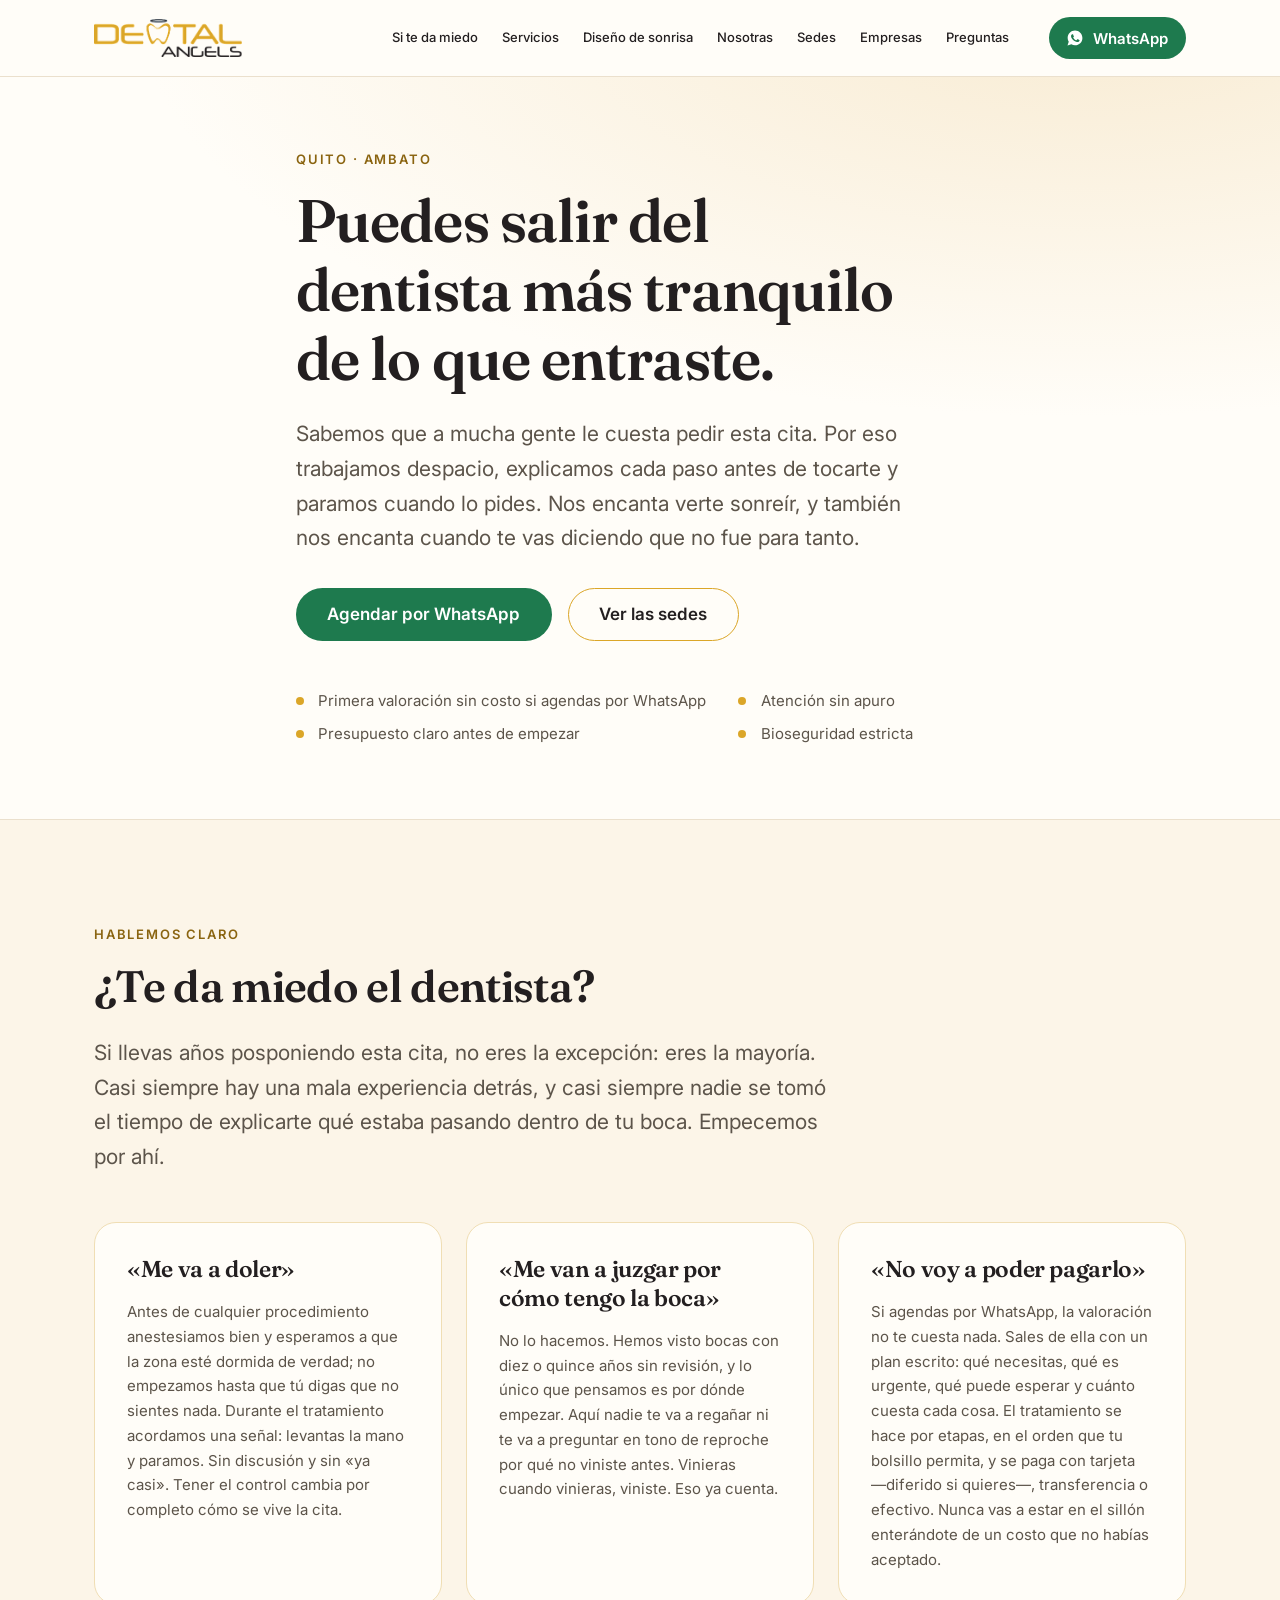
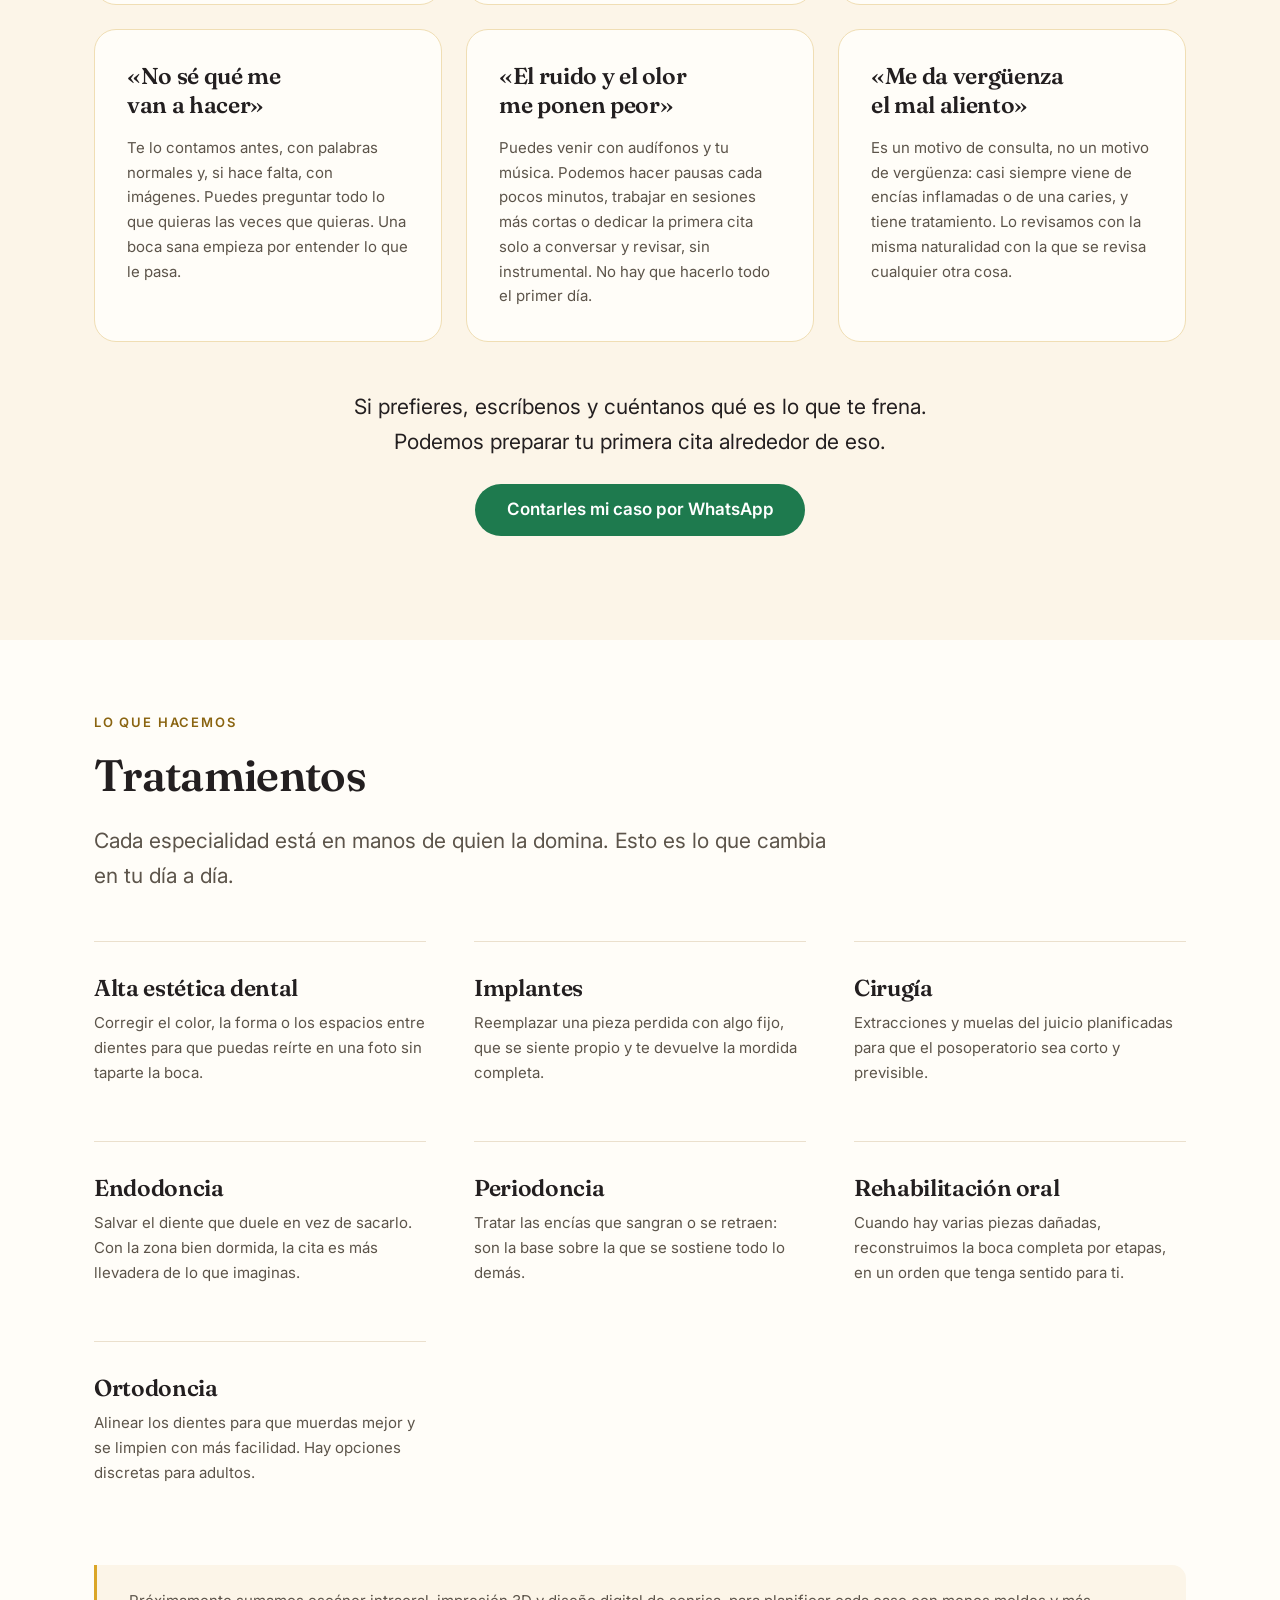
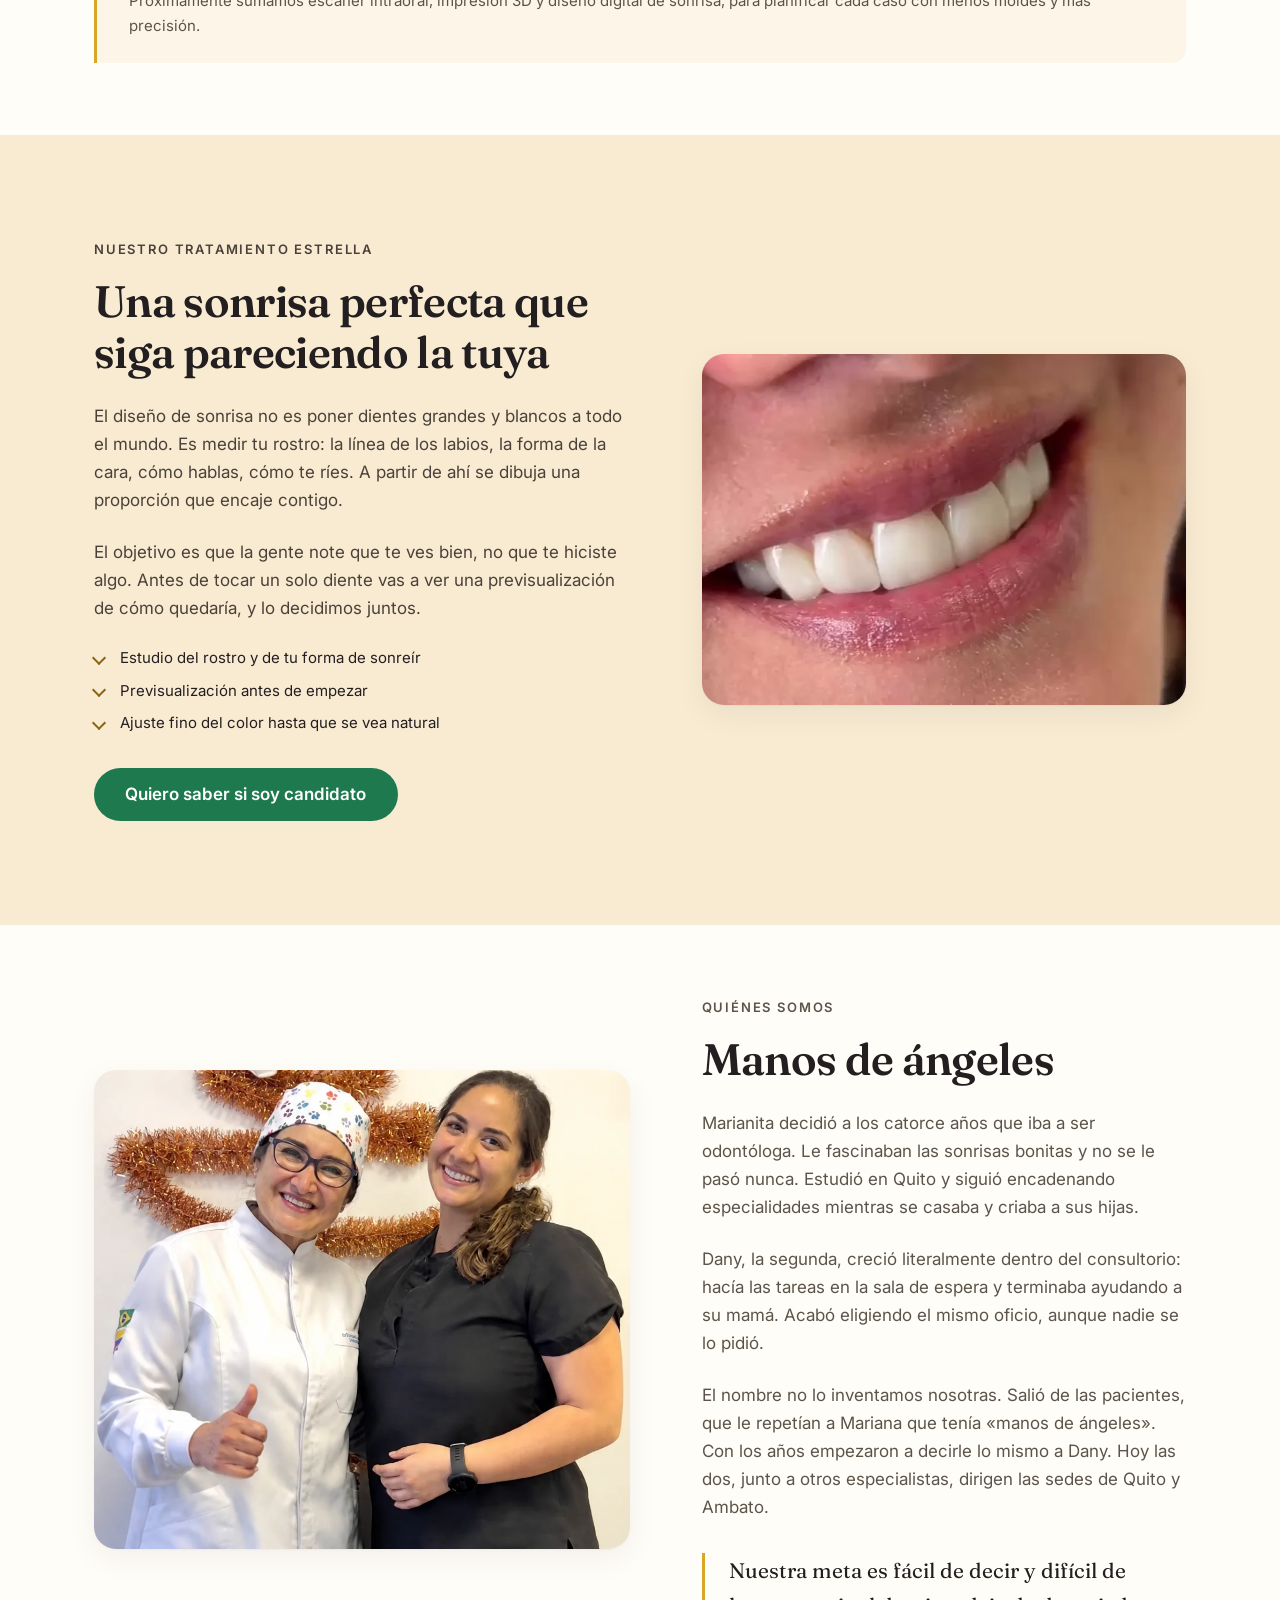
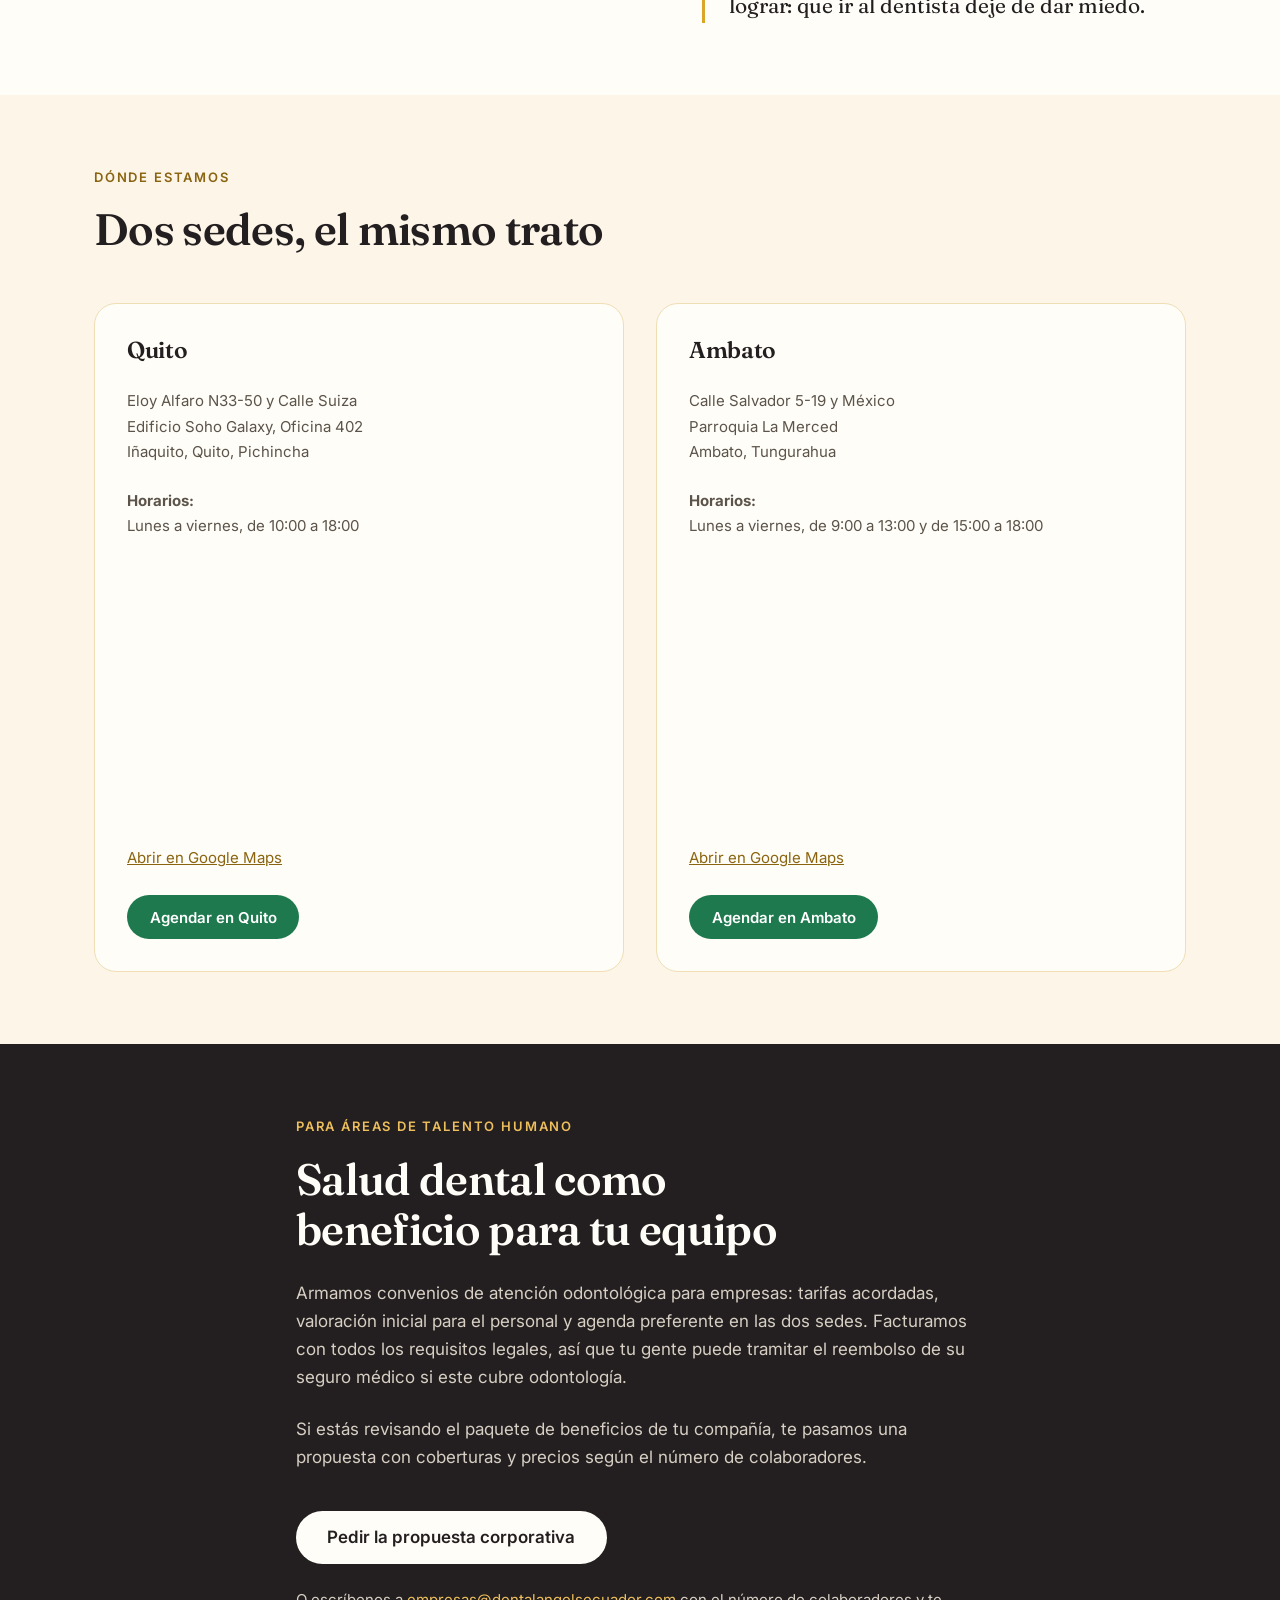
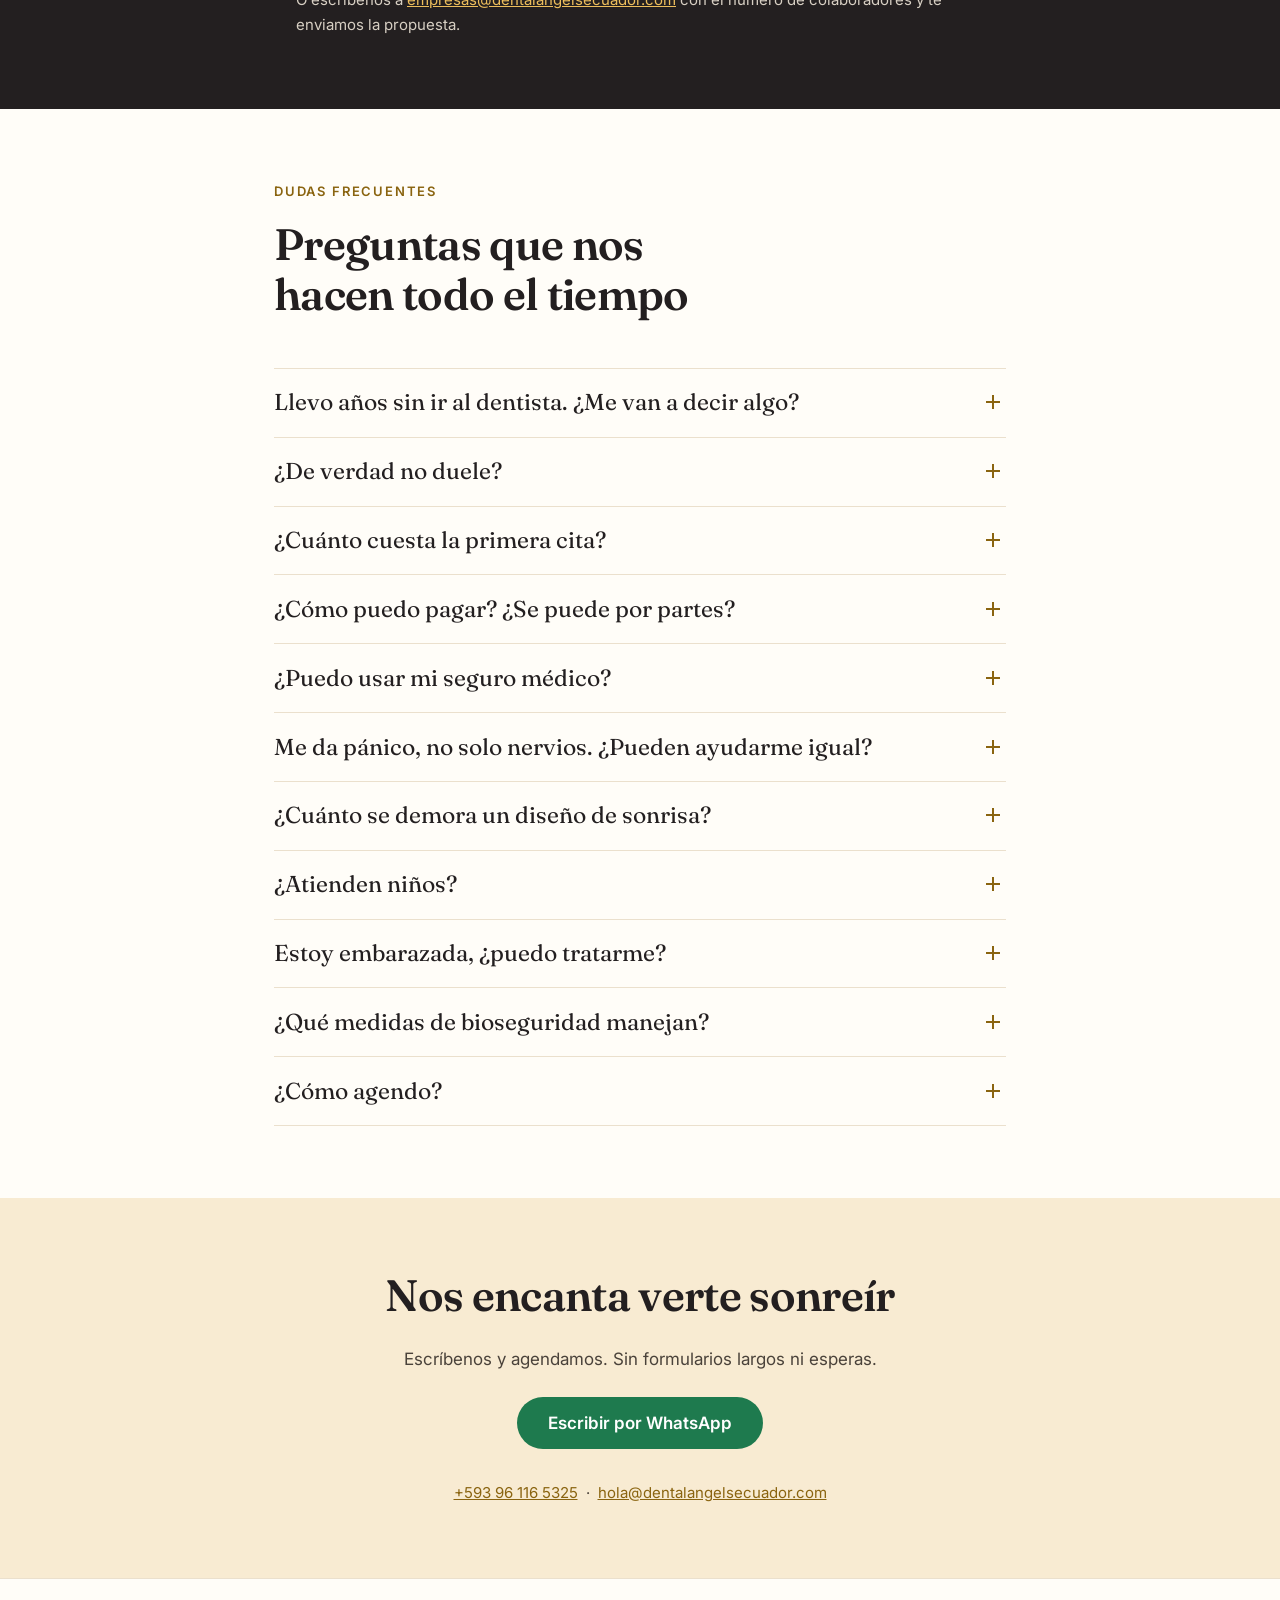
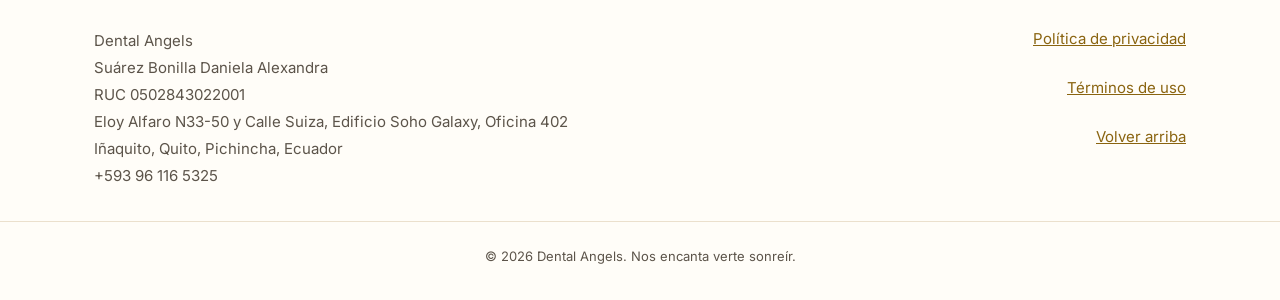
==== index.html @ b3d1cede "Sitio web de Dental Angels Sitio estático (HTML + CSS a mano, JS mínimo) para dentalangelsecuador.co" ====
<!doctype html>
<html lang="es-EC">
<head>
<meta charset="utf-8">
<meta name="viewport" content="width=device-width, initial-scale=1">
<title>Dental Angels | Dentista en Quito y Ambato sin miedo ni dolor</title>
<meta name="description" content="Consultorio odontológico en Quito y Ambato. Atención delicada para personas a las que les da miedo el dentista. Diseño de sonrisa, implantes, ortodoncia y más. Agenda por WhatsApp.">
<link rel="canonical" href="https://dentalangelsecuador.com/">
<meta name="theme-color" content="#FFFDF8">
<link rel="icon" href="assets/favicon.png" type="image/png" sizes="256x256">
<link rel="apple-touch-icon" href="assets/apple-touch-icon.png">

<!-- Open Graph / Twitter -->
<meta property="og:type" content="website">
<meta property="og:locale" content="es_EC">
<meta property="og:site_name" content="Dental Angels">
<meta property="og:url" content="https://dentalangelsecuador.com/">
<meta property="og:title" content="Dental Angels | Dentista en Quito y Ambato sin miedo ni dolor">
<meta property="og:description" content="Atención odontológica delicada en Quito y Ambato. Si te da miedo el dentista, este es tu sitio. Agenda por WhatsApp.">
<!-- TODO: subir imagen social 1200x630 y apuntar aquí (assets/og-dental-angels.jpg) -->
<meta property="og:image" content="https://dentalangelsecuador.com/assets/og-dental-angels.jpg">
<meta property="og:image:alt" content="Consultorio Dental Angels">
<meta name="twitter:card" content="summary_large_image">
<meta name="twitter:title" content="Dental Angels | Dentista en Quito y Ambato sin miedo ni dolor">
<meta name="twitter:description" content="Atención odontológica delicada en Quito y Ambato. Si te da miedo el dentista, este es tu sitio.">
<meta name="twitter:image" content="https://dentalangelsecuador.com/assets/og-dental-angels.jpg">

<link rel="preconnect" href="https://fonts.googleapis.com">
<link rel="preconnect" href="https://fonts.gstatic.com" crossorigin>
<link rel="stylesheet" href="https://fonts.googleapis.com/css2?family=Fraunces:opsz,wght@9..144,400;9..144,600&family=Inter:wght@400;500;600&display=swap">
<link rel="stylesheet" href="styles.css">
</head>
<body>

<a class="skip-link" href="#contenido">Saltar al contenido</a>

<!-- ============================================================
     HEADER
     ============================================================ -->
<header class="site-header" id="top">
  <div class="wrap header-inner">
    <a class="brand" href="index.html" aria-label="Dental Angels, inicio">
      <img src="assets/logo.png" alt="Dental Angels" width="343" height="88" class="brand-logo">
    </a>

    <button class="nav-toggle" id="navToggle" aria-expanded="false" aria-controls="navMenu">
      <span class="nav-toggle-bars" aria-hidden="true"><span></span><span></span><span></span></span>
      <span class="sr-only">Abrir menú de navegación</span>
    </button>

    <nav class="nav" id="navMenu" aria-label="Navegación principal">
      <ul class="nav-list">
        <li><a href="#miedo">Si te da miedo</a></li>
        <li><a href="#servicios">Servicios</a></li>
        <li><a href="#sonrisa">Diseño de sonrisa</a></li>
        <li><a href="#historia">Nosotras</a></li>
        <li><a href="#sedes">Sedes</a></li>
        <li><a href="#empresas">Empresas</a></li>
        <li><a href="#faq">Preguntas</a></li>
      </ul>
    </nav>

    <a class="btn btn-wa btn-header" href="https://wa.me/593961165325?text=Hola,%20quiero%20agendar%20una%20cita" target="_blank" rel="noopener">
      <svg class="ico" viewBox="0 0 24 24" aria-hidden="true" focusable="false"><path d="M12.04 2C6.6 2 2.2 6.4 2.2 11.84c0 1.9.53 3.66 1.45 5.18L2 22l5.1-1.6a9.8 9.8 0 0 0 4.94 1.32h.01c5.43 0 9.84-4.4 9.84-9.84C21.89 6.4 17.48 2 12.04 2Zm5.76 14.03c-.24.68-1.4 1.3-1.94 1.34-.5.05-.98.23-3.3-.7-2.78-1.1-4.54-3.94-4.68-4.13-.14-.19-1.12-1.5-1.12-2.85 0-1.36.71-2.02.96-2.3.25-.28.55-.35.73-.35h.53c.17 0 .4-.06.63.48.24.57.8 1.98.87 2.12.07.14.12.31.02.5-.1.19-.14.3-.28.47l-.42.49c-.14.14-.29.29-.12.57.16.28.72 1.19 1.55 1.93 1.06.95 1.96 1.24 2.24 1.38.28.14.44.12.6-.07.17-.19.7-.81.88-1.1.19-.28.37-.23.63-.14.25.1 1.66.78 1.94.92.28.14.47.21.54.33.07.11.07.66-.17 1.31Z"/></svg>
      <span class="btn-label">WhatsApp</span>
    </a>
  </div>
</header>

<main id="contenido">

  <!-- ============================================================
       HERO
       ============================================================ -->
  <section class="hero">
    <div class="wrap hero-inner">
      <p class="eyebrow">Quito &middot; Ambato</p>
      <h1>Puedes salir del dentista más tranquilo de lo que entraste.</h1>
      <p class="hero-lead">
        Sabemos que a mucha gente le cuesta pedir esta cita. Por eso trabajamos despacio,
        explicamos cada paso antes de tocarte y paramos cuando lo pides. Nos encanta verte
        sonreír, y también nos encanta cuando te vas diciendo que no fue para tanto.
      </p>
      <div class="hero-ctas">
        <a class="btn btn-wa btn-lg" href="https://wa.me/593961165325?text=Hola,%20quiero%20agendar%20una%20cita" target="_blank" rel="noopener">Agendar por WhatsApp</a>
        <a class="btn btn-ghost btn-lg" href="#sedes">Ver las sedes</a>
      </div>
      <ul class="hero-marks">
        <li>Primera valoración sin costo si agendas por WhatsApp</li>
        <li>Atención sin apuro</li>
        <li>Presupuesto claro antes de empezar</li>
        <li>Bioseguridad estricta</li>
      </ul>
    </div>
  </section>

  <!-- ============================================================
       SECCIÓN DIFERENCIAL: EL MIEDO
       ============================================================ -->
  <section class="miedo" id="miedo">
    <div class="wrap">
      <div class="section-head">
        <p class="eyebrow">Hablemos claro</p>
        <h2>¿Te da miedo el dentista?</h2>
        <p class="section-lead">
          Si llevas años posponiendo esta cita, no eres la excepción: eres la mayoría.
          Casi siempre hay una mala experiencia detrás, y casi siempre nadie se tomó el tiempo
          de explicarte qué estaba pasando dentro de tu boca. Empecemos por ahí.
        </p>
      </div>

      <div class="miedo-grid">
        <article class="miedo-card">
          <h3>&laquo;Me va a doler&raquo;</h3>
          <p>
            Antes de cualquier procedimiento anestesiamos bien y esperamos a que la zona esté
            dormida de verdad; no empezamos hasta que tú digas que no sientes nada. Durante el
            tratamiento acordamos una señal: levantas la mano y paramos. Sin discusión y sin
            &laquo;ya casi&raquo;. Tener el control cambia por completo cómo se vive la cita.
          </p>
        </article>
        <article class="miedo-card">
          <h3>&laquo;Me van a juzgar por cómo tengo la boca&raquo;</h3>
          <p>
            No lo hacemos. Hemos visto bocas con diez o quince años sin revisión, y lo único que
            pensamos es por dónde empezar. Aquí nadie te va a regañar ni te va a preguntar en tono
            de reproche por qué no viniste antes. Vinieras cuando vinieras, viniste. Eso ya cuenta.
          </p>
        </article>
        <article class="miedo-card">
          <h3>&laquo;No voy a poder pagarlo&raquo;</h3>
          <p>
            Si agendas por WhatsApp, la valoración no te cuesta nada. Sales de ella con un plan
            escrito: qué necesitas, qué es urgente, qué puede esperar y cuánto cuesta cada cosa.
            El tratamiento se hace por etapas, en el orden que tu bolsillo permita, y se paga con
            tarjeta —diferido si quieres—, transferencia o efectivo. Nunca vas a estar en el
            sillón enterándote de un costo que no habías aceptado.
          </p>
        </article>
        <article class="miedo-card">
          <h3>&laquo;No sé qué me van a hacer&raquo;</h3>
          <p>
            Te lo contamos antes, con palabras normales y, si hace falta, con imágenes.
            Puedes preguntar todo lo que quieras las veces que quieras. Una boca sana empieza
            por entender lo que le pasa.
          </p>
        </article>
        <article class="miedo-card">
          <h3>&laquo;El ruido y el olor me ponen peor&raquo;</h3>
          <p>
            Puedes venir con audífonos y tu música. Podemos hacer pausas cada pocos minutos,
            trabajar en sesiones más cortas o dedicar la primera cita solo a conversar y revisar,
            sin instrumental. No hay que hacerlo todo el primer día.
          </p>
        </article>
        <article class="miedo-card">
          <h3>&laquo;Me da vergüenza el mal aliento&raquo;</h3>
          <p>
            Es un motivo de consulta, no un motivo de vergüenza: casi siempre viene de encías
            inflamadas o de una caries, y tiene tratamiento. Lo revisamos con la misma naturalidad
            con la que se revisa cualquier otra cosa.
          </p>
        </article>
      </div>

      <p class="miedo-cierre">
        Si prefieres, escríbenos y cuéntanos qué es lo que te frena. Podemos preparar tu primera
        cita alrededor de eso.
      </p>
      <p class="center">
        <a class="btn btn-wa btn-lg" href="https://wa.me/593961165325?text=Hola,%20me%20da%20miedo%20el%20dentista%20y%20quisiera%20una%20primera%20cita%20tranquila" target="_blank" rel="noopener">Contarles mi caso por WhatsApp</a>
      </p>
    </div>
  </section>

  <!-- ============================================================
       SERVICIOS
       ============================================================ -->
  <section class="servicios" id="servicios">
    <div class="wrap">
      <div class="section-head">
        <p class="eyebrow">Lo que hacemos</p>
        <h2>Tratamientos</h2>
        <p class="section-lead">Cada especialidad está en manos de quien la domina. Esto es lo que cambia en tu día a día.</p>
      </div>

      <ul class="serv-grid">
        <li class="serv-card">
          <h3>Alta estética dental</h3>
          <p>Corregir el color, la forma o los espacios entre dientes para que puedas reírte en una foto sin taparte la boca.</p>
        </li>
        <li class="serv-card">
          <h3>Implantes</h3>
          <p>Reemplazar una pieza perdida con algo fijo, que se siente propio y te devuelve la mordida completa.</p>
        </li>
        <li class="serv-card">
          <h3>Cirugía</h3>
          <p>Extracciones y muelas del juicio planificadas para que el posoperatorio sea corto y previsible.</p>
        </li>
        <li class="serv-card">
          <h3>Endodoncia</h3>
          <p>Salvar el diente que duele en vez de sacarlo. Con la zona bien dormida, la cita es más llevadera de lo que imaginas.</p>
        </li>
        <li class="serv-card">
          <h3>Periodoncia</h3>
          <p>Tratar las encías que sangran o se retraen: son la base sobre la que se sostiene todo lo demás.</p>
        </li>
        <li class="serv-card">
          <h3>Rehabilitación oral</h3>
          <p>Cuando hay varias piezas dañadas, reconstruimos la boca completa por etapas, en un orden que tenga sentido para ti.</p>
        </li>
        <li class="serv-card">
          <h3>Ortodoncia</h3>
          <p>Alinear los dientes para que muerdas mejor y se limpien con más facilidad. Hay opciones discretas para adultos.</p>
        </li>
      </ul>

      <p class="serv-nota">
        Próximamente sumamos escáner intraoral, impresión 3D y diseño digital de sonrisa,
        para planificar cada caso con menos moldes y más precisión.
      </p>
    </div>
  </section>

  <!-- ============================================================
       DISEÑO DE SONRISA (sección destacada)
       ============================================================ -->
  <section class="sonrisa" id="sonrisa">
    <div class="wrap sonrisa-inner">
      <div class="sonrisa-texto">
        <p class="eyebrow">Nuestro tratamiento estrella</p>
        <h2>Una sonrisa perfecta que siga pareciendo la tuya</h2>
        <p>
          El diseño de sonrisa no es poner dientes grandes y blancos a todo el mundo. Es medir tu
          rostro: la línea de los labios, la forma de la cara, cómo hablas, cómo te ríes. A partir
          de ahí se dibuja una proporción que encaje contigo.
        </p>
        <p>
          El objetivo es que la gente note que te ves bien, no que te hiciste algo. Antes de tocar
          un solo diente vas a ver una previsualización de cómo quedaría, y lo decidimos juntos.
        </p>
        <ul class="sonrisa-lista">
          <li>Estudio del rostro y de tu forma de sonreír</li>
          <li>Previsualización antes de empezar</li>
          <li>Ajuste fino del color hasta que se vea natural</li>
        </ul>
        <a class="btn btn-wa btn-lg" href="https://wa.me/593961165325?text=Hola,%20me%20interesa%20el%20dise%C3%B1o%20de%20sonrisa" target="_blank" rel="noopener">Quiero saber si soy candidato</a>
      </div>
      <div class="sonrisa-media">
        <!-- TODO: si consigues una foto de más resolución de un caso real, cámbiala.
             Esta viene de un frame de video (640x464) y se ve algo suave en pantallas grandes. -->
        <img class="foto" src="assets/sonrisa.webp" width="640" height="464" loading="lazy" decoding="async"
             alt="Primer plano de una sonrisa con los dientes alineados y de color natural">
      </div>
    </div>
  </section>

  <!-- ============================================================
       HISTORIA DE LA MARCA
       ============================================================ -->
  <section class="historia" id="historia">
    <div class="wrap historia-inner">
      <div class="historia-media">
        <!-- TODO: esta foto tiene decoración navideña de fondo. Sustituirla por una
             neutra en cuanto haya, o el sitio se ve desactualizado el resto del año. -->
        <img class="foto" src="assets/dras-juntas.webp" width="1000" height="894" loading="lazy" decoding="async"
             alt="Marianita y su hija Dany, las dos odontólogas de Dental Angels, sonriendo juntas en el consultorio">
      </div>
      <div class="historia-texto">
        <p class="eyebrow">Quiénes somos</p>
        <h2>Manos de ángeles</h2>
        <p>
          Marianita decidió a los catorce años que iba a ser odontóloga. Le fascinaban las sonrisas
          bonitas y no se le pasó nunca. Estudió en Quito y siguió encadenando especialidades
          mientras se casaba y criaba a sus hijas.
        </p>
        <p>
          Dany, la segunda, creció literalmente dentro del consultorio: hacía las tareas en la sala
          de espera y terminaba ayudando a su mamá. Acabó eligiendo el mismo oficio, aunque nadie
          se lo pidió.
        </p>
        <p>
          El nombre no lo inventamos nosotras. Salió de las pacientes, que le repetían a Mariana que
          tenía &laquo;manos de ángeles&raquo;. Con los años empezaron a decirle lo mismo a Dany.
          Hoy las dos, junto a otros especialistas, dirigen las sedes de Quito y Ambato.
        </p>
        <p class="historia-cita">
          Nuestra meta es fácil de decir y difícil de lograr: que ir al dentista deje de dar miedo.
        </p>
        <!-- TODO: nombres completos y especialidades exactas de ambas doctoras y del resto del equipo. -->
      </div>
    </div>
  </section>

  <!-- ============================================================
       SEDES
       ============================================================ -->
  <section class="sedes" id="sedes">
    <div class="wrap">
      <div class="section-head">
        <p class="eyebrow">Dónde estamos</p>
        <h2>Dos sedes, el mismo trato</h2>
      </div>

      <div class="sedes-grid">

        <!-- SEDE QUITO -->
        <article class="sede-card">
          <h3>Quito</h3>
          <p class="sede-dir">
            Eloy Alfaro N33-50 y Calle Suiza<br>
            Edificio Soho Galaxy, Oficina 402<br>
            Iñaquito, Quito, Pichincha
          </p>
          <p class="sede-horario"><strong>Horarios:</strong><br>Lunes a viernes, de 10:00 a 18:00</p>
          <div class="mapa">
            <iframe class="mapa-frame" title="Mapa de la sede de Quito"
                    src="https://maps.google.com/maps?q=-0.1879818,-78.4808165&amp;z=16&amp;hl=es&amp;output=embed"
                    loading="lazy" referrerpolicy="no-referrer-when-downgrade"></iframe>
          </div>
          <p class="sede-link"><a href="https://maps.app.goo.gl/EmCUD1jaCXyfJ2sd6" target="_blank" rel="noopener">Abrir en Google Maps</a></p>
          <a class="btn btn-wa" href="https://wa.me/593961165325?text=Hola,%20quiero%20agendar%20en%20la%20sede%20de%20Quito" target="_blank" rel="noopener">Agendar en Quito</a>
        </article>

        <!-- SEDE AMBATO -->
        <article class="sede-card">
          <h3>Ambato</h3>
          <p class="sede-dir">
            Calle Salvador 5-19 y México<br>
            Parroquia La Merced<br>
            Ambato, Tungurahua
          </p>
          <p class="sede-horario"><strong>Horarios:</strong><br>Lunes a viernes, de 9:00 a 13:00 y de 15:00 a 18:00</p>
          <div class="mapa">
            <iframe class="mapa-frame" title="Mapa de la sede de Ambato"
                    src="https://maps.google.com/maps?q=-1.2345982,-78.6158981&amp;z=16&amp;hl=es&amp;output=embed"
                    loading="lazy" referrerpolicy="no-referrer-when-downgrade"></iframe>
          </div>
          <p class="sede-link"><a href="https://maps.app.goo.gl/cho4A17o9m8LLmeo7" target="_blank" rel="noopener">Abrir en Google Maps</a></p>
          <a class="btn btn-wa" href="https://wa.me/593961165325?text=Hola,%20quiero%20agendar%20en%20la%20sede%20de%20Ambato" target="_blank" rel="noopener">Agendar en Ambato</a>
        </article>

      </div>
    </div>
  </section>

  <!-- ============================================================
       CONVENIOS CORPORATIVOS (B2B)
       ============================================================ -->
  <section class="empresas" id="empresas">
    <div class="wrap empresas-inner">
      <p class="eyebrow">Para áreas de Talento Humano</p>
      <h2>Salud dental como beneficio para tu equipo</h2>
      <p>
        Armamos convenios de atención odontológica para empresas: tarifas acordadas, valoración
        inicial para el personal y agenda preferente en las dos sedes. Facturamos con todos los
        requisitos legales, así que tu gente puede tramitar el reembolso de su seguro médico si
        este cubre odontología.
      </p>
      <p>
        Si estás revisando el paquete de beneficios de tu compañía, te pasamos una propuesta con
        coberturas y precios según el número de colaboradores.
      </p>
      <a class="btn btn-dark btn-lg" href="https://wa.me/593961165325?text=Hola,%20quiero%20informaci%C3%B3n%20sobre%20convenios%20corporativos" target="_blank" rel="noopener">Pedir la propuesta corporativa</a>
      <p class="empresas-mail">
        O escríbenos a <a href="mailto:empresas@dentalangelsecuador.com">empresas@dentalangelsecuador.com</a>
        con el número de colaboradores y te enviamos la propuesta.
      </p>
      <!-- TODO: listado de seguros y convenios vigentes (aseguradoras, medicina prepagada, empresas). -->
    </div>
  </section>

  <!-- ============================================================
       FAQ
       ============================================================ -->
  <section class="faq" id="faq">
    <div class="wrap wrap-narrow">
      <div class="section-head">
        <p class="eyebrow">Dudas frecuentes</p>
        <h2>Preguntas que nos hacen todo el tiempo</h2>
      </div>

      <div class="acordeon">

        <details class="faq-item">
          <summary>Llevo años sin ir al dentista. ¿Me van a decir algo?</summary>
          <div class="faq-body"><p>No. La primera cita es para mirar y entender, no para juzgar. Revisamos, te explicamos qué encontramos y armamos un plan por etapas. Muchísimos pacientes llegan exactamente así.</p></div>
        </details>

        <details class="faq-item">
          <summary>¿De verdad no duele?</summary>
          <div class="faq-body"><p>La anestesia moderna funciona muy bien, y no empezamos hasta que confirmes que la zona está dormida. Lo que sí puedes sentir es presión o vibración: no es dolor, pero incomoda, así que te avisamos antes de que pase para que no te tome por sorpresa. Si en algún momento algo duele, levantas la mano y paramos.</p></div>
        </details>

        <details class="faq-item">
          <summary>¿Cuánto cuesta la primera cita?</summary>
          <div class="faq-body"><p>La valoración es sin costo si agendas ahora por WhatsApp. Lo único que te pedimos a cambio es que vengas: sin verte la boca en el sillón no hay forma seria de decirte qué necesitas ni cuánto cuesta, y esa hora se la estamos guardando a alguien más. Sales de la cita con un presupuesto escrito y sin compromiso de tratarte con nosotras.</p></div>
        </details>

        <details class="faq-item">
          <summary>¿Cómo puedo pagar? ¿Se puede por partes?</summary>
          <div class="faq-body"><p>Aceptamos tarjeta de crédito, transferencia y efectivo. Con tarjeta puedes diferir el pago en cuotas. Además, los tratamientos largos se dividen en etapas y se van pagando a medida que avanzan, así que no tienes que cubrirlo todo de una vez.</p></div>
        </details>

        <details class="faq-item">
          <summary>¿Puedo usar mi seguro médico?</summary>
          <div class="faq-body"><p>Trabajamos con todo en regla y te entregamos la factura y los respaldos que pide tu aseguradora, así que si tu seguro o tu medicina prepagada cubre odontología puedes pedir el reembolso. Tú pagas aquí y luego tramitas la devolución. Conviene que confirmes con ellos qué te cubren antes de empezar un tratamiento largo.</p></div>
        </details>

        <details class="faq-item">
          <summary>Me da pánico, no solo nervios. ¿Pueden ayudarme igual?</summary>
          <div class="faq-body"><p>Sí, y es más común de lo que crees. Podemos dedicar la primera cita solo a conversar, sin instrumental, para que conozcas el consultorio y a quien te va a atender. A partir de ahí vamos al ritmo que aguantes: sesiones cortas, pausas, y todo avisado antes.</p></div>
        </details>

        <details class="faq-item">
          <summary>¿Cuánto se demora un diseño de sonrisa?</summary>
          <div class="faq-body"><p>Depende de si hay que tratar caries, encías u ortodoncia antes. La parte estética suele resolverse en pocas citas, pero primero la boca tiene que estar sana. En la valoración te damos un tiempo estimado concreto para tu caso.</p></div>
        </details>

        <details class="faq-item">
          <summary>¿Atienden niños?</summary>
          <div class="faq-body"><p>Sí. De hecho, la mejor forma de que un adulto no le tenga miedo al dentista es que de niño no lo haya pasado mal. Con los más pequeños vamos despacio y dejamos que se familiaricen con todo antes de tocar nada.</p></div>
        </details>

        <details class="faq-item">
          <summary>Estoy embarazada, ¿puedo tratarme?</summary>
          <div class="faq-body"><p>Sí, y conviene: el embarazo inflama las encías. Hay procedimientos que se adaptan o se posponen y radiografías que se evitan. Cuéntanos en qué semana estás y planificamos en consecuencia.</p></div>
        </details>

        <details class="faq-item">
          <summary>¿Qué medidas de bioseguridad manejan?</summary>
          <div class="faq-body"><p>Instrumental esterilizado en autoclave, material desechable de un solo uso, desinfección del sillón y las superficies entre paciente y paciente, y barreras de protección para todo el equipo. Si quieres verlo, te lo mostramos cuando vengas.</p></div>
        </details>

        <details class="faq-item">
          <summary>¿Cómo agendo?</summary>
          <div class="faq-body"><p>Por WhatsApp al +593 96 116 5325. Nos dices en qué sede te queda mejor, Quito o Ambato, y buscamos un horario. Si no sabes qué necesitas, cuéntanos qué te molesta y lo vemos.</p></div>
        </details>

      </div>
    </div>
  </section>

  <!-- ============================================================
       CONTACTO
       ============================================================ -->
  <section class="contacto" id="contacto">
    <div class="wrap contacto-inner">
      <h2>Nos encanta verte sonreír</h2>
      <p>Escríbenos y agendamos. Sin formularios largos ni esperas.</p>
      <a class="btn btn-wa btn-lg" href="https://wa.me/593961165325?text=Hola,%20quiero%20agendar%20una%20cita" target="_blank" rel="noopener">Escribir por WhatsApp</a>
      <p class="contacto-datos">
        <a href="tel:+593961165325">+593 96 116 5325</a>
        <span aria-hidden="true">&middot;</span>
        <a href="mailto:hola@dentalangelsecuador.com">hola@dentalangelsecuador.com</a>
      </p>
    </div>
  </section>

</main>

<!-- ============================================================
     FOOTER — TEXTO LEGAL EXACTO (debe coincidir con el SRI).
     NO REESCRIBIR NI REFORMATEAR ESTE BLOQUE.
     ============================================================ -->
<footer class="site-footer">
  <div class="wrap footer-inner">
    <address class="footer-legal">
      Dental Angels<br>
      Suárez Bonilla Daniela Alexandra<br>
      RUC 0502843022001<br>
      Eloy Alfaro N33-50 y Calle Suiza, Edificio Soho Galaxy, Oficina 402<br>
      Iñaquito, Quito, Pichincha, Ecuador<br>
      +593 96 116 5325
    </address>
    <nav class="footer-nav" aria-label="Enlaces legales">
      <ul>
        <li><a href="privacidad.html">Política de privacidad</a></li>
        <li><a href="terminos.html">Términos de uso</a></li>
        <li><a href="#top">Volver arriba</a></li>
      </ul>
    </nav>
  </div>
  <p class="footer-copy">&copy; 2026 Dental Angels. Nos encanta verte sonreír.</p>
</footer>

<!-- Botón flotante de WhatsApp -->
<a class="wa-float" href="https://wa.me/593961165325?text=Hola,%20quiero%20agendar%20una%20cita" target="_blank" rel="noopener" aria-label="Escribir por WhatsApp">
  <svg viewBox="0 0 24 24" aria-hidden="true" focusable="false"><path d="M12.04 2C6.6 2 2.2 6.4 2.2 11.84c0 1.9.53 3.66 1.45 5.18L2 22l5.1-1.6a9.8 9.8 0 0 0 4.94 1.32h.01c5.43 0 9.84-4.4 9.84-9.84C21.89 6.4 17.48 2 12.04 2Zm5.76 14.03c-.24.68-1.4 1.3-1.94 1.34-.5.05-.98.23-3.3-.7-2.78-1.1-4.54-3.94-4.68-4.13-.14-.19-1.12-1.5-1.12-2.85 0-1.36.71-2.02.96-2.3.25-.28.55-.35.73-.35h.53c.17 0 .4-.06.63.48.24.57.8 1.98.87 2.12.07.14.12.31.02.5-.1.19-.14.3-.28.47l-.42.49c-.14.14-.29.29-.12.57.16.28.72 1.19 1.55 1.93 1.06.95 1.96 1.24 2.24 1.38.28.14.44.12.6-.07.17-.19.7-.81.88-1.1.19-.28.37-.23.63-.14.25.1 1.66.78 1.94.92.28.14.47.21.54.33.07.11.07.66-.17 1.31Z"/></svg>
</a>

<script src="script.js" defer></script>

<!-- ============================================================
     JSON-LD · schema.org Dentist (una entrada por sede)
     Datos reales verificados. Si cambian horarios o direcciones,
     actualizarlos AQUÍ y también en la sección de sedes.
     Formato openingHours: "Mo-Fr 09:00-18:00, Sa 09:00-13:00"
     ============================================================ -->
<script type="application/ld+json">
{
  "@context": "https://schema.org",
  "@graph": [
    {
      "@type": "Dentist",
      "@id": "https://dentalangelsecuador.com/#quito",
      "name": "Dental Angels — Quito",
      "url": "https://dentalangelsecuador.com/",
      "image": "https://dentalangelsecuador.com/assets/og-dental-angels.jpg",
      "telephone": "+593961165325",
      "slogan": "Nos encanta verte sonreír",
      "priceRange": "$$",
      "address": {
        "@type": "PostalAddress",
        "streetAddress": "Eloy Alfaro N33-50 y Calle Suiza, Edificio Soho Galaxy, Oficina 402",
        "addressLocality": "Quito",
        "addressRegion": "Pichincha",
        "addressCountry": "EC"
      },
      "hasMap": "https://maps.app.goo.gl/EmCUD1jaCXyfJ2sd6",
      "geo": {
        "@type": "GeoCoordinates",
        "latitude": -0.1879818,
        "longitude": -78.4808165
      },
      "openingHours": "Mo-Fr 10:00-18:00",
      "areaServed": "Quito, Ecuador",
      "availableService": [
        { "@type": "MedicalProcedure", "name": "Diseño de sonrisa" },
        { "@type": "MedicalProcedure", "name": "Implantes dentales" },
        { "@type": "MedicalProcedure", "name": "Ortodoncia" },
        { "@type": "MedicalProcedure", "name": "Endodoncia" },
        { "@type": "MedicalProcedure", "name": "Periodoncia" },
        { "@type": "MedicalProcedure", "name": "Cirugía oral" },
        { "@type": "MedicalProcedure", "name": "Rehabilitación oral" }
      ]
    },
    {
      "@type": "Dentist",
      "@id": "https://dentalangelsecuador.com/#ambato",
      "name": "Dental Angels — Ambato",
      "url": "https://dentalangelsecuador.com/",
      "telephone": "+593961165325",
      "slogan": "Nos encanta verte sonreír",
      "priceRange": "$$",
      "address": {
        "@type": "PostalAddress",
        "streetAddress": "Calle Salvador 5-19 y México, La Merced",
        "addressLocality": "Ambato",
        "addressRegion": "Tungurahua",
        "addressCountry": "EC"
      },
      "hasMap": "https://maps.app.goo.gl/cho4A17o9m8LLmeo7",
      "geo": {
        "@type": "GeoCoordinates",
        "latitude": -1.2345982,
        "longitude": -78.6158981
      },
      "openingHours": ["Mo-Fr 09:00-13:00", "Mo-Fr 15:00-18:00"],
      "areaServed": "Ambato, Ecuador"
    }
  ]
}
</script>

</body>
</html>
---- styles.css ----
/* =============================================================
   DENTAL ANGELS · styles.css
   Escrito a mano. Sin build step, sin frameworks.
   Orden de secciones:
     1.  Tokens (colores, tipografía, espaciado)
     2.  Reset y base
     3.  Utilidades (wrap, sr-only, skip-link, eyebrow)
     4.  Botones
     5.  Header y navegación
     6.  Hero
     7.  Sección "miedo"
     8.  Servicios
     9.  Diseño de sonrisa
     10. Historia
     11. Sedes y mapas
     12. Empresas (B2B)
     13. FAQ (acordeón)
     14. Contacto
     15. Footer
     16. Botón flotante WhatsApp
     17. Páginas legales
     18. Media queries
     19. prefers-reduced-motion
   ============================================================= */

/* -------------------------------------------------------------
   1. TOKENS
   Paleta cálida: marfil, arena, dorado apagado. Cero azul clínico.
   ------------------------------------------------------------- */
:root {
  /* Color */
  --c-bg:          #FFFDF8;  /* marfil, fondo principal */
  --c-bg-warm:     #FCF5E8;  /* crema, secciones alternas */
  --c-bg-sand:     #F8EBD2;  /* arena, bloques destacados */
  --c-ink:         #231F20;  /* tinta del logo — texto principal (contraste 15:1 sobre marfil) */
  --c-ink-soft:    #5C544A;  /* texto secundario (contraste 7:1) */
  --c-gold:        #DBA628;  /* dorado exacto del logo (solo para superficies, no para texto) */
  --c-gold-deep:   #8A6410;  /* dorado oscurecido: el del logo no llega a AA en texto */
  --c-gold-tint:   #F0DEB4;  /* bordes y separadores */
  --c-wa:          #1E7A4E;  /* verde WhatsApp oscurecido para contraste AA */
  --c-wa-hover:    #17603D;
  --c-line:        #EBE0CD;
  --c-todo-bg:     #FFF2C9;
  --c-todo-ink:    #6B4E00;

  /* Tipografía */
  --f-serif: "Fraunces", "Iowan Old Style", Georgia, "Times New Roman", serif;
  --f-sans:  "Inter", -apple-system, BlinkMacSystemFont, "Segoe UI", Roboto, "Helvetica Neue", Arial, sans-serif;

  /* Escala fluida */
  --t-xs:  0.8125rem;
  --t-sm:  0.9375rem;
  --t-base: 1.0625rem;
  --t-lg:  clamp(1.125rem, 0.4vw + 1.05rem, 1.3125rem);
  --t-h3:  clamp(1.1875rem, 0.6vw + 1.05rem, 1.4375rem);
  --t-h2:  clamp(1.75rem, 2.2vw + 1.15rem, 2.75rem);
  --t-h1:  clamp(2.125rem, 4.2vw + 1.1rem, 3.75rem);

  /* Espaciado */
  --s-1: 0.5rem;
  --s-2: 1rem;
  --s-3: 1.5rem;
  --s-4: 2rem;
  --s-5: 3rem;
  --s-6: 4.5rem;
  --s-7: 6.5rem;

  --radius: 14px;
  --radius-lg: 22px;
  --shadow-soft: 0 1px 2px rgba(44, 40, 35, .04), 0 10px 30px rgba(44, 40, 35, .06);
  --ease: cubic-bezier(.22, .61, .36, 1);
  --header-h: 68px;
}

/* -------------------------------------------------------------
   2. RESET Y BASE
   ------------------------------------------------------------- */
*, *::before, *::after { box-sizing: border-box; }

html {
  scroll-behavior: smooth;
  scroll-padding-top: calc(var(--header-h) + 12px);
  -webkit-text-size-adjust: 100%;
}

body {
  margin: 0;
  background: var(--c-bg);
  color: var(--c-ink);
  font-family: var(--f-sans);
  font-size: var(--t-base);
  line-height: 1.65;
  -webkit-font-smoothing: antialiased;
  text-rendering: optimizeLegibility;
  overflow-wrap: break-word;
}

img, svg { max-width: 100%; display: block; }

h1, h2, h3 {
  font-family: var(--f-serif);
  font-weight: 600;
  line-height: 1.15;
  letter-spacing: -0.015em;
  margin: 0 0 var(--s-3);
  text-wrap: balance;
}

h1 { font-size: var(--t-h1); }
h2 { font-size: var(--t-h2); }
h3 { font-size: var(--t-h3); line-height: 1.25; }

p { margin: 0 0 var(--s-3); }
p:last-child { margin-bottom: 0; }

a { color: var(--c-gold-deep); }
a:hover { color: var(--c-ink); }

/* Foco visible en todo elemento interactivo */
a:focus-visible,
button:focus-visible,
summary:focus-visible {
  outline: 3px solid var(--c-gold-deep);
  outline-offset: 3px;
  border-radius: 6px;
}

/* -------------------------------------------------------------
   3. UTILIDADES
   ------------------------------------------------------------- */
.wrap {
  width: 100%;
  max-width: 1140px;
  margin-inline: auto;
  padding-inline: var(--s-3);
}
.wrap-narrow { max-width: 780px; }

.sr-only {
  position: absolute; width: 1px; height: 1px;
  padding: 0; margin: -1px; overflow: hidden;
  clip: rect(0 0 0 0); white-space: nowrap; border: 0;
}

.skip-link {
  position: absolute; left: var(--s-2); top: -100px;
  z-index: 200;
  background: var(--c-ink); color: #fff;
  padding: .7rem 1.1rem; border-radius: 0 0 10px 10px;
  text-decoration: none; font-weight: 600;
  transition: top .2s var(--ease);
}
.skip-link:focus { top: 0; color: #fff; }

.eyebrow {
  font-size: var(--t-xs);
  letter-spacing: .14em;
  text-transform: uppercase;
  font-weight: 600;
  color: var(--c-gold-deep);
  margin: 0 0 var(--s-2);
}

.section-head { max-width: 46rem; margin-bottom: var(--s-5); }
.section-lead { font-size: var(--t-lg); color: var(--c-ink-soft); }

.center { text-align: center; }

/* Marca visible de dato pendiente. Se elimina al completar el dato. */
.todo-inline {
  background: var(--c-todo-bg);
  color: var(--c-todo-ink);
  padding: .1em .45em;
  border-radius: 5px;
  font-weight: 600;
  font-size: .92em;
}

/* Ritmo vertical de las secciones */
main > section { padding-block: var(--s-6); }

/* -------------------------------------------------------------
   4. BOTONES
   ------------------------------------------------------------- */
.btn {
  display: inline-flex;
  align-items: center;
  justify-content: center;
  gap: .55rem;
  font-family: var(--f-sans);
  font-weight: 600;
  font-size: var(--t-sm);
  line-height: 1;
  padding: .85rem 1.35rem;
  border-radius: 999px;
  border: 1.5px solid transparent;
  text-decoration: none;
  cursor: pointer;
  transition: background-color .25s var(--ease), color .25s var(--ease),
              border-color .25s var(--ease), transform .25s var(--ease);
}
.btn-lg { padding: 1.05rem 1.9rem; font-size: var(--t-base); }

.btn-wa { background: var(--c-wa); color: #fff; }
.btn-wa:hover { background: var(--c-wa-hover); color: #fff; transform: translateY(-1px); }

.btn-ghost { background: transparent; color: var(--c-ink); border-color: var(--c-gold); }
.btn-ghost:hover { background: var(--c-bg-sand); color: var(--c-ink); }

.btn-dark { background: var(--c-ink); color: #fff; }
.btn-dark:hover { background: #191612; color: #fff; transform: translateY(-1px); }

.btn .ico { width: 18px; height: 18px; fill: currentColor; flex: none; }

/* -------------------------------------------------------------
   5. HEADER Y NAVEGACIÓN
   ------------------------------------------------------------- */
.site-header {
  position: sticky;
  top: 0;
  z-index: 100;
  background: rgba(255, 253, 248, .92);
  backdrop-filter: saturate(140%) blur(8px);
  border-bottom: 1px solid var(--c-line);
}

.header-inner {
  display: flex;
  align-items: center;
  gap: var(--s-2);
  min-height: var(--header-h);
}

.brand { display: inline-flex; flex: none; margin-right: auto; }
.brand-logo { height: 38px; width: auto; }

.nav-toggle {
  display: inline-flex;
  align-items: center;
  justify-content: center;
  width: 44px; height: 44px;
  background: transparent;
  border: 1px solid var(--c-line);
  border-radius: 10px;
  cursor: pointer;
  order: 3;
}
.nav-toggle-bars { display: grid; gap: 4px; }
.nav-toggle-bars span {
  display: block; width: 20px; height: 2px;
  background: var(--c-ink); border-radius: 2px;
  transition: transform .25s var(--ease), opacity .2s var(--ease);
}
.nav-toggle[aria-expanded="true"] .nav-toggle-bars span:nth-child(1) { transform: translateY(6px) rotate(45deg); }
.nav-toggle[aria-expanded="true"] .nav-toggle-bars span:nth-child(2) { opacity: 0; }
.nav-toggle[aria-expanded="true"] .nav-toggle-bars span:nth-child(3) { transform: translateY(-6px) rotate(-45deg); }

/* Móvil: menú desplegable */
.nav {
  order: 4;
  flex-basis: 100%;
  display: none;
}
.nav.is-open { display: block; }

.nav-list {
  list-style: none;
  margin: 0;
  padding: var(--s-2) 0 var(--s-3);
  display: grid;
  gap: .15rem;
  border-top: 1px solid var(--c-line);
}
.nav-list a {
  display: block;
  padding: .7rem .25rem;
  color: var(--c-ink);
  text-decoration: none;
  font-weight: 500;
  font-size: var(--t-sm);
  border-radius: 8px;
}
.nav-list a:hover { color: var(--c-gold-deep); }

.btn-header { order: 2; padding: .7rem 1.05rem; }

/* -------------------------------------------------------------
   6. HERO
   ------------------------------------------------------------- */
.hero {
  background:
    radial-gradient(120% 90% at 85% -10%, var(--c-bg-sand) 0%, rgba(248,235,210,0) 62%),
    var(--c-bg);
  padding-block: var(--s-6) var(--s-6);
  border-bottom: 1px solid var(--c-line);
}
.hero-inner { max-width: 46rem; }
.hero h1 { margin-bottom: var(--s-3); }
.hero-lead { font-size: var(--t-lg); color: var(--c-ink-soft); max-width: 38rem; }

.hero-ctas {
  display: flex;
  flex-wrap: wrap;
  gap: var(--s-2);
  margin-top: var(--s-4);
}

.hero-marks {
  list-style: none;
  margin: var(--s-5) 0 0;
  padding: 0;
  display: grid;
  gap: .55rem;
  font-size: var(--t-sm);
  color: var(--c-ink-soft);
}
.hero-marks li { padding-left: 1.4rem; position: relative; }
.hero-marks li::before {
  content: "";
  position: absolute; left: 0; top: .55em;
  width: 8px; height: 8px; border-radius: 50%;
  background: var(--c-gold);
}

/* -------------------------------------------------------------
   7. SECCIÓN "¿TE DA MIEDO EL DENTISTA?"
   La más importante del sitio: se le da fondo propio y más aire.
   ------------------------------------------------------------- */
.miedo {
  background: var(--c-bg-warm);
  padding-block: var(--s-7) !important;
}

.miedo-grid {
  display: grid;
  gap: var(--s-3);
  grid-template-columns: 1fr;
}

.miedo-card {
  background: var(--c-bg);
  border: 1px solid var(--c-gold-tint);
  border-radius: var(--radius-lg);
  padding: var(--s-4);
}
.miedo-card h3 { color: var(--c-ink); margin-bottom: var(--s-2); }
.miedo-card p { color: var(--c-ink-soft); font-size: var(--t-sm); margin: 0; }

.miedo-cierre {
  margin: var(--s-5) auto var(--s-3);
  max-width: 38rem;
  text-align: center;
  font-size: var(--t-lg);
  color: var(--c-ink);
}

/* -------------------------------------------------------------
   8. SERVICIOS
   ------------------------------------------------------------- */
.serv-grid {
  list-style: none;
  margin: 0;
  padding: 0;
  display: grid;
  gap: var(--s-3);
  grid-template-columns: 1fr;
}

.serv-card {
  padding: var(--s-4) 0;
  border-top: 1px solid var(--c-line);
}
.serv-card h3 { margin-bottom: .5rem; }
.serv-card p { color: var(--c-ink-soft); font-size: var(--t-sm); margin: 0; }

.serv-nota {
  margin-top: var(--s-5);
  padding: var(--s-3) var(--s-4);
  background: var(--c-bg-warm);
  border-left: 3px solid var(--c-gold);
  border-radius: 0 var(--radius) var(--radius) 0;
  color: var(--c-ink-soft);
  font-size: var(--t-sm);
}

/* -------------------------------------------------------------
   9. DISEÑO DE SONRISA (bloque destacado)
   ------------------------------------------------------------- */
.sonrisa {
  background: var(--c-bg-sand);
  padding-block: var(--s-7) !important;
}
.sonrisa-inner {
  display: grid;
  gap: var(--s-5);
  align-items: center;
}
.sonrisa-texto p { color: #4A423A; }
.sonrisa-lista {
  list-style: none;
  margin: var(--s-3) 0 var(--s-4);
  padding: 0;
  display: grid;
  gap: .5rem;
  font-size: var(--t-sm);
}
.sonrisa-lista li { padding-left: 1.6rem; position: relative; }
.sonrisa-lista li::before {
  content: "";
  position: absolute; left: 0; top: .45em;
  width: 10px; height: 10px;
  border-left: 2px solid var(--c-gold-deep);
  border-bottom: 2px solid var(--c-gold-deep);
  transform: rotate(-45deg);
}

/* -------------------------------------------------------------
   10. HISTORIA
   ------------------------------------------------------------- */
.historia-inner {
  display: grid;
  gap: var(--s-5);
  align-items: center;
}
.historia-texto p { color: var(--c-ink-soft); }
.historia-cita {
  font-family: var(--f-serif);
  font-size: var(--t-lg);
  color: var(--c-ink) !important;
  border-left: 3px solid var(--c-gold);
  padding-left: var(--s-3);
  margin-top: var(--s-4);
}

/* Fotografías reales */
.foto {
  width: 100%;
  height: auto;
  border-radius: var(--radius-lg);
  box-shadow: var(--shadow-soft);
}
/* Retratos verticales: recorte uniforme con encuadre alto para no cortar la cara.
   Sin uso ahora mismo; queda listo para cuando entren fotos en vertical. */
.foto-retrato {
  aspect-ratio: 3 / 4;
  object-fit: cover;
  object-position: center 22%;
}

/* Placeholder de imagen — queda disponible para las fotos que aún faltan */
.media-placeholder {
  aspect-ratio: 4 / 3;
  display: grid;
  place-items: center;
  text-align: center;
  background: repeating-linear-gradient(
    45deg, #F2E7D6, #F2E7D6 12px, #EDE0CB 12px, #EDE0CB 24px);
  border: 1px dashed var(--c-gold);
  border-radius: var(--radius-lg);
  color: var(--c-todo-ink);
  font-size: var(--t-xs);
  font-weight: 600;
  letter-spacing: .08em;
  line-height: 1.7;
}

/* -------------------------------------------------------------
   11. SEDES Y MAPAS
   ------------------------------------------------------------- */
.sedes { background: var(--c-bg-warm); }

.sedes-grid {
  display: grid;
  gap: var(--s-4);
  grid-template-columns: 1fr;
}

.sede-card {
  background: var(--c-bg);
  border: 1px solid var(--c-gold-tint);
  border-radius: var(--radius-lg);
  padding: var(--s-4);
  display: flex;
  flex-direction: column;
  gap: var(--s-3);
}
.sede-card h3 { margin: 0; }
.sede-dir { margin: 0; color: var(--c-ink-soft); font-size: var(--t-sm); line-height: 1.7; }
.sede-horario { margin: 0; font-size: var(--t-sm); color: var(--c-ink-soft); }
.sede-card .btn { align-self: flex-start; }

.mapa { border-radius: var(--radius); overflow: hidden; }
.mapa-frame {
  display: block;
  width: 100%;
  height: 220px;
  border: 0;
}
@media (min-width: 600px) { .mapa-frame { height: 260px; } }
.mapa-placeholder { aspect-ratio: 16 / 10; border-radius: var(--radius); }

/* Enlace "Abrir en Google Maps" bajo cada mapa */
.sede-link { margin: 0; font-size: var(--t-sm); }

/* -------------------------------------------------------------
   12. EMPRESAS (B2B)
   ------------------------------------------------------------- */
.empresas {
  background: var(--c-ink);
  color: #F3EDE3;
}
.empresas-inner { max-width: 46rem; }
.empresas .eyebrow { color: #EDBE5C; }
.empresas h2 { color: #FFFDF8; }
.empresas p { color: #D7CFC3; }
.empresas .btn-dark {
  background: #FFFDF8;
  color: var(--c-ink);
  margin-top: var(--s-2);
}
.empresas .btn-dark:hover { background: var(--c-bg-sand); color: var(--c-ink); }
.empresas-mail { margin-top: var(--s-3); font-size: var(--t-sm); }
.empresas-mail a { color: #EDBE5C; }
.empresas-mail a:hover { color: #FFFDF8; }
.empresas a:focus-visible { outline-color: #EDBE5C; }

/* -------------------------------------------------------------
   13. FAQ (acordeón nativo con <details>)
   ------------------------------------------------------------- */
.acordeon { border-top: 1px solid var(--c-line); }

.faq-item { border-bottom: 1px solid var(--c-line); }

.faq-item summary {
  list-style: none;
  cursor: pointer;
  padding: 1.15rem 2.5rem 1.15rem 0;
  position: relative;
  font-family: var(--f-serif);
  font-size: var(--t-h3);
  line-height: 1.35;
  color: var(--c-ink);
  transition: color .2s var(--ease);
}
.faq-item summary::-webkit-details-marker { display: none; }
.faq-item summary:hover { color: var(--c-gold-deep); }

/* Signo + que rota a × al abrir */
.faq-item summary::after {
  content: "";
  position: absolute;
  right: .35rem;
  top: 1.65rem;
  width: 14px; height: 14px;
  background:
    linear-gradient(var(--c-gold-deep), var(--c-gold-deep)) center/14px 2px no-repeat,
    linear-gradient(var(--c-gold-deep), var(--c-gold-deep)) center/2px 14px no-repeat;
  transition: transform .3s var(--ease);
}
.faq-item[open] summary::after { transform: rotate(135deg); }

.faq-body {
  padding: 0 2.5rem 1.35rem 0;
  color: var(--c-ink-soft);
  font-size: var(--t-sm);
}
.faq-item[open] .faq-body { animation: faq-in .28s var(--ease) both; }

@keyframes faq-in {
  from { opacity: 0; transform: translateY(-4px); }
  to   { opacity: 1; transform: none; }
}

/* -------------------------------------------------------------
   14. CONTACTO
   ------------------------------------------------------------- */
.contacto { background: var(--c-bg-sand); text-align: center; }
.contacto-inner { max-width: 40rem; }
.contacto p { color: #4A423A; }
.contacto-datos {
  margin-top: var(--s-4);
  font-size: var(--t-sm);
  display: flex;
  flex-wrap: wrap;
  gap: .5rem;
  justify-content: center;
}

/* -------------------------------------------------------------
   15. FOOTER
   ------------------------------------------------------------- */
.site-footer {
  background: var(--c-bg);
  border-top: 1px solid var(--c-line);
  padding-block: var(--s-5) var(--s-4);
}
.footer-inner {
  display: grid;
  gap: var(--s-4);
}
.footer-legal {
  font-style: normal;
  font-size: var(--t-sm);
  line-height: 1.8;
  color: var(--c-ink-soft);
}
.footer-nav ul {
  list-style: none;
  margin: 0; padding: 0;
  display: grid;
  gap: .5rem;
  font-size: var(--t-sm);
}
.footer-copy {
  margin: var(--s-4) 0 0;
  padding-top: var(--s-3);
  padding-bottom: 60px; /* hueco para el botón flotante de WhatsApp */
  border-top: 1px solid var(--c-line);
  text-align: center;
  font-size: var(--t-xs);
  color: var(--c-ink-soft);
}

/* -------------------------------------------------------------
   16. BOTÓN FLOTANTE WHATSAPP
   ------------------------------------------------------------- */
.wa-float {
  position: fixed;
  right: 16px;
  bottom: 16px;
  z-index: 90;
  width: 56px; height: 56px;
  border-radius: 50%;
  background: var(--c-wa);
  display: grid;
  place-items: center;
  box-shadow: 0 6px 22px rgba(30, 122, 78, .35);
  transition: transform .25s var(--ease), background-color .25s var(--ease);
}
.wa-float svg { width: 28px; height: 28px; fill: #fff; }
.wa-float:hover { background: var(--c-wa-hover); transform: translateY(-2px); }

/* -------------------------------------------------------------
   17. PÁGINAS LEGALES (privacidad.html, terminos.html)
   ------------------------------------------------------------- */
.legal { padding-block: var(--s-6); }
.legal-inner { max-width: 46rem; }
.legal h1 { margin-bottom: var(--s-2); }
.legal .actualizado {
  font-size: var(--t-sm);
  color: var(--c-ink-soft);
  margin-bottom: var(--s-5);
}
.legal h2 {
  font-size: clamp(1.375rem, 1.2vw + 1.1rem, 1.75rem);
  margin-top: var(--s-5);
  padding-top: var(--s-3);
  border-top: 1px solid var(--c-line);
}
.legal h3 { font-size: var(--t-h3); margin-top: var(--s-4); }
.legal p, .legal li { color: var(--c-ink-soft); }
.legal ul { padding-left: 1.25rem; margin: 0 0 var(--s-3); }
.legal li { margin-bottom: .5rem; }
.legal .destacado {
  background: var(--c-bg-warm);
  border-left: 3px solid var(--c-gold);
  border-radius: 0 var(--radius) var(--radius) 0;
  padding: var(--s-3) var(--s-4);
  color: var(--c-ink);
}

/* -------------------------------------------------------------
   18. MEDIA QUERIES
   Mobile-first. Este primer bloque es la excepción: son ajustes
   hacia abajo para móviles estrechos (iPhone SE, Android de 360px),
   donde el header no cabe en una sola fila.
   ------------------------------------------------------------- */

/* --- Móvil muy estrecho: hasta 400px --- */
@media (max-width: 400px) {
  .wrap { padding-inline: var(--s-2); }

  /* El logo baja de tamaño para dejar sitio al botón y al menú */
  .brand-logo { height: 30px; }

  .header-inner { gap: .5rem; }

  /* Titulares y botones grandes, un punto más contenidos */
  .btn-lg { padding: .95rem 1.35rem; }
  .hero-ctas .btn-lg { width: 100%; }
}

/* --- Hasta 899px: un solo botón de WhatsApp, el flotante --- */
/* Tener el del header y el flotante a la vez duplica el CTA y compite
   por el pulgar. En móvil gana el flotante (esquina inferior derecha);
   a partir de 900px se invierte: manda el del header. */
@media (max-width: 899px) {
  .btn-header { display: none; }
}

/* --- Ajustes generales de móvil --- */
@media (max-width: 599px) {
  /* Evita que un CTA largo fuerce scroll horizontal */
  .btn { max-width: 100%; }
  .miedo, .sonrisa { padding-block: var(--s-6) !important; }
  .contacto-datos { flex-direction: column; gap: .35rem; }
  .contacto-datos span[aria-hidden] { display: none; }
}

/* --- De tablet en adelante --- */
@media (min-width: 600px) {
  .miedo-grid { grid-template-columns: repeat(2, 1fr); }
  .serv-grid  { grid-template-columns: repeat(2, 1fr); column-gap: var(--s-5); }
  .hero-marks { grid-template-columns: repeat(2, auto); justify-content: start; column-gap: var(--s-4); }
  .footer-nav ul { grid-auto-flow: column; justify-content: start; gap: var(--s-3); }
}

@media (min-width: 900px) {
  :root { --header-h: 76px; }

  /* Navegación horizontal: se oculta el botón hamburguesa */
  .nav-toggle { display: none; }
  .nav {
    display: block;
    order: 2;
    flex-basis: auto;
    margin-inline: auto var(--s-3);
  }
  .nav-list {
    grid-auto-flow: column;
    gap: var(--s-3);
    padding: 0;
    border-top: 0;
  }
  .nav-list a { padding: .35rem 0; font-size: var(--t-xs); }
  .btn-header { order: 3; }

  .miedo-grid { grid-template-columns: repeat(3, 1fr); }
  .serv-grid  { grid-template-columns: repeat(3, 1fr); }
  .sedes-grid { grid-template-columns: repeat(2, 1fr); }

  .sonrisa-inner,
  .historia-inner { grid-template-columns: 1.05fr .95fr; gap: var(--s-6); }
  /* La foto de la historia va a la izquierda en escritorio */
  .historia-media { order: 1; }
  .historia-texto { order: 2; }

  .footer-inner { grid-template-columns: 1fr auto; align-items: start; }
  .footer-nav ul { grid-auto-flow: row; justify-items: end; }

  .wa-float { display: none; }         /* En escritorio manda el botón del header */
  .footer-copy { padding-bottom: 0; }  /* Ya no hay flotante que esquivar */
}

/* -------------------------------------------------------------
   19. PREFERS-REDUCED-MOTION
   ------------------------------------------------------------- */
@media (prefers-reduced-motion: reduce) {
  html { scroll-behavior: auto; }
  *, *::before, *::after {
    animation-duration: .001ms !important;
    animation-iteration-count: 1 !important;
    transition-duration: .001ms !important;
    scroll-behavior: auto !important;
  }
}
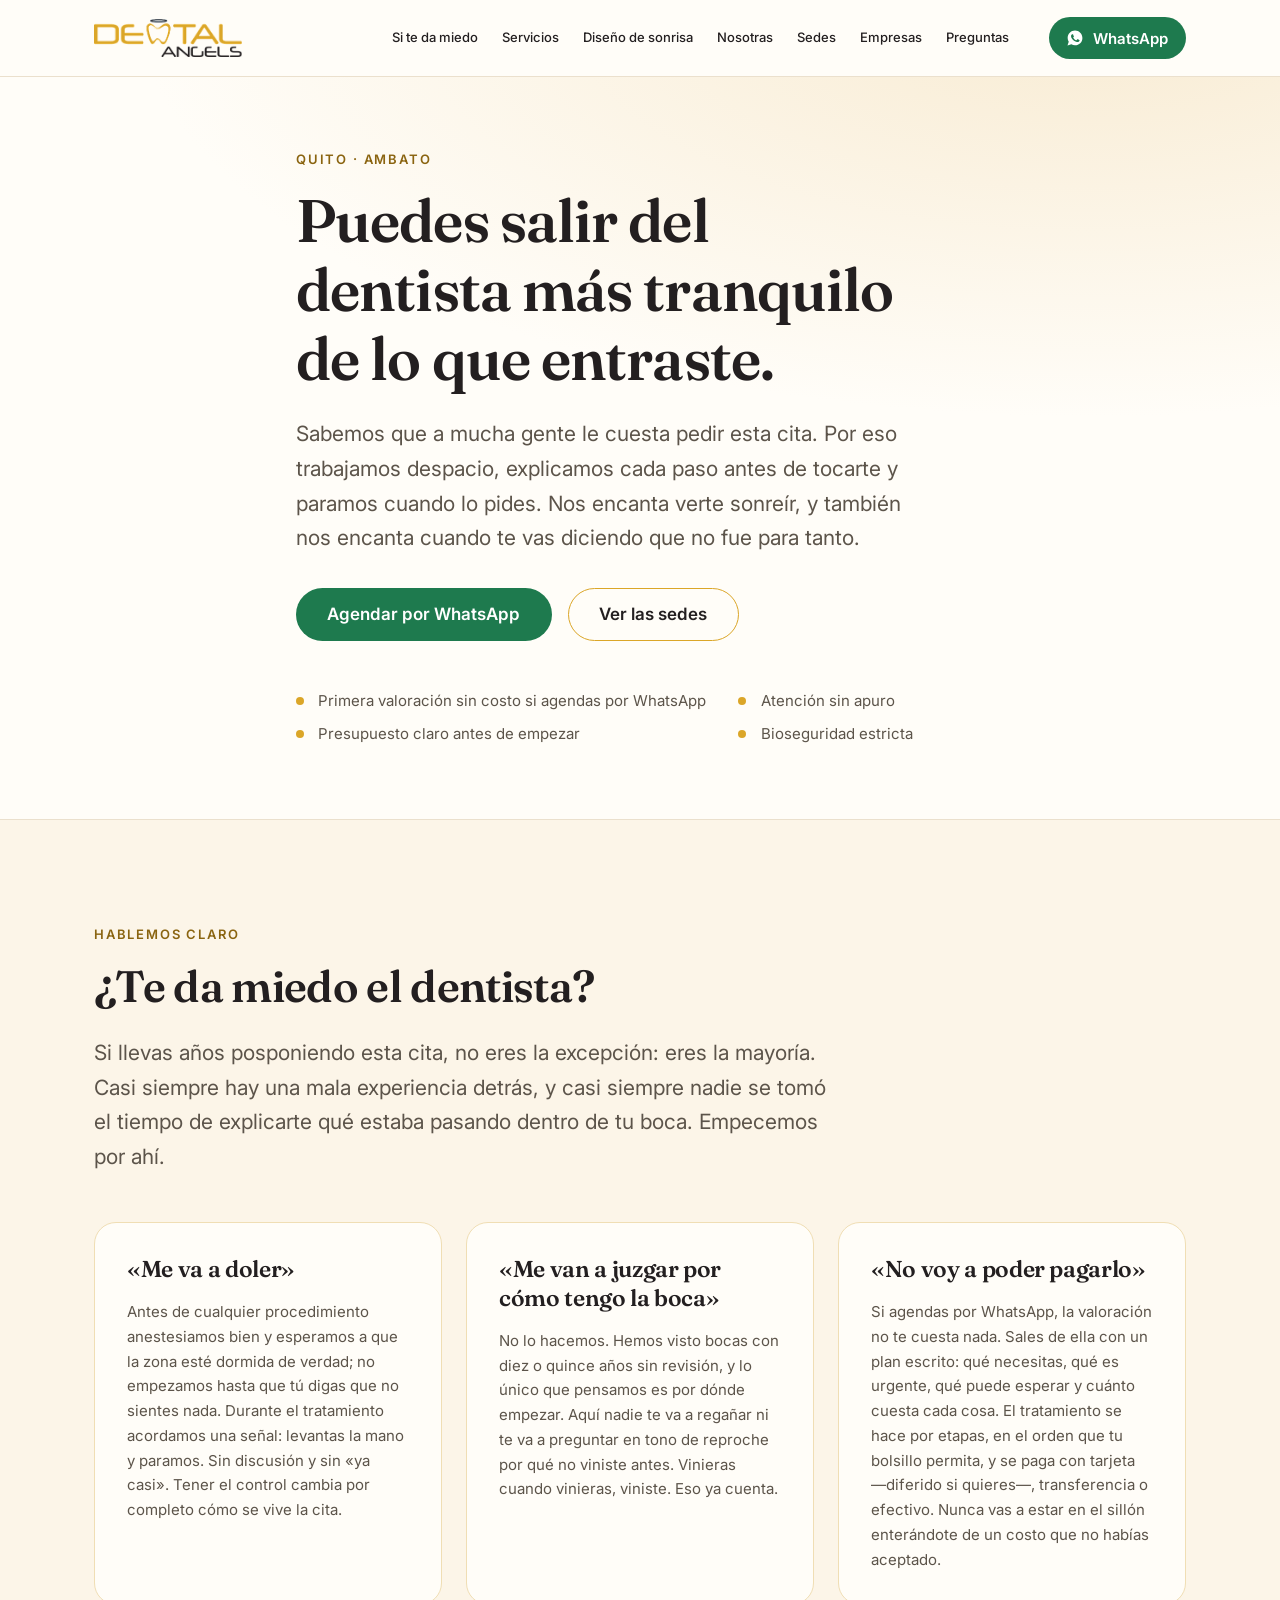
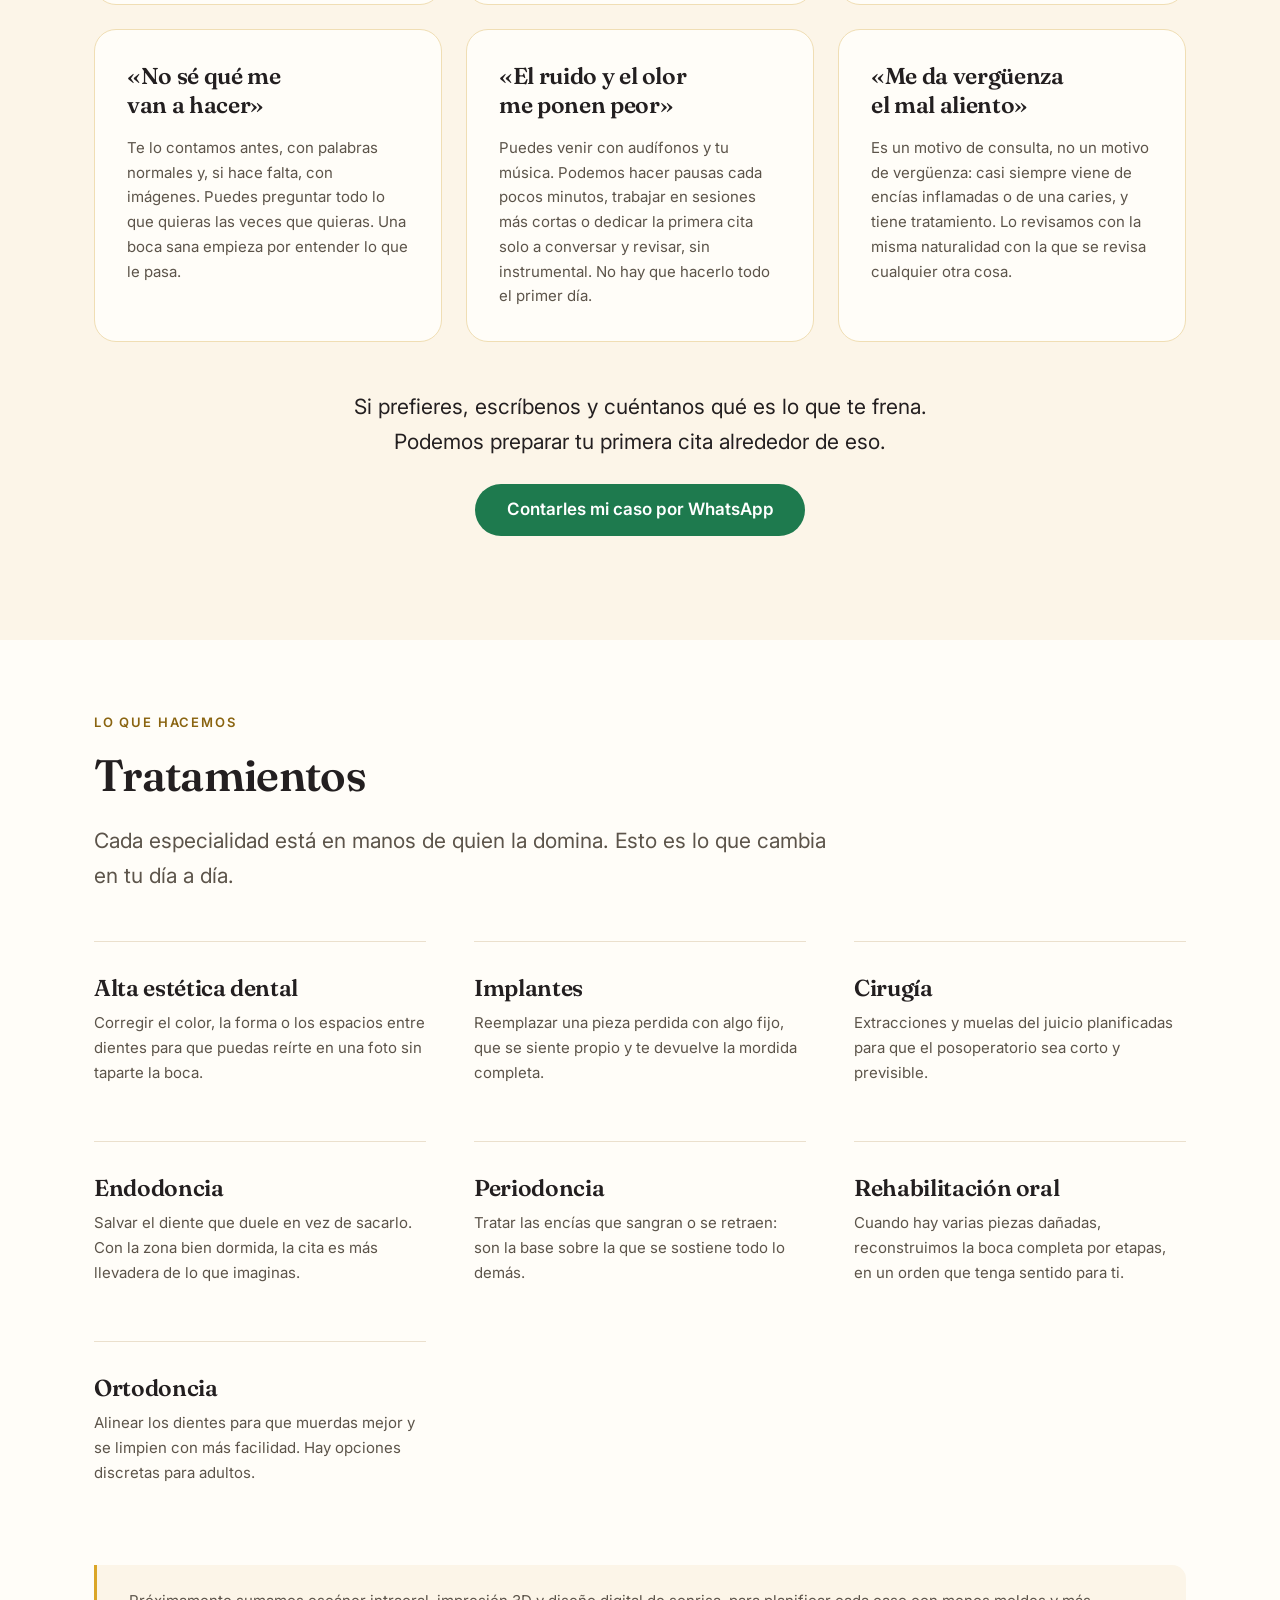
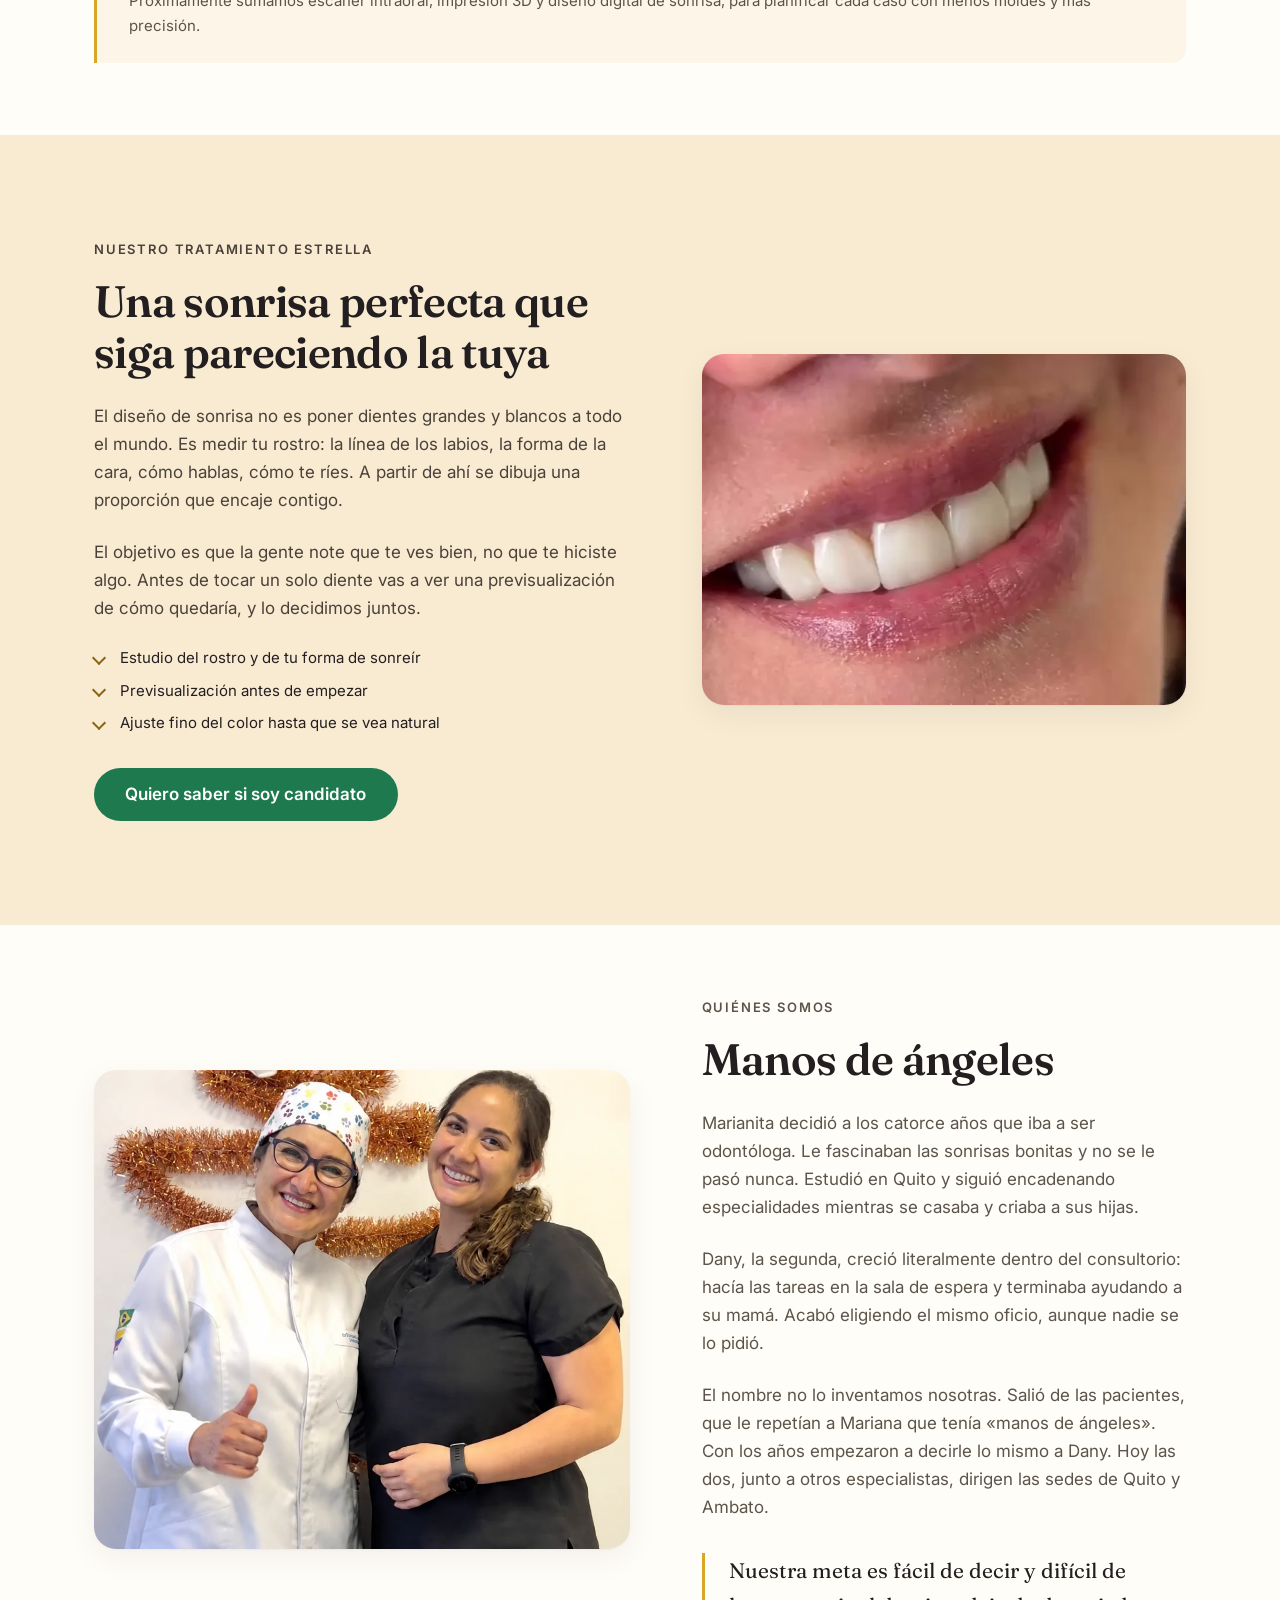
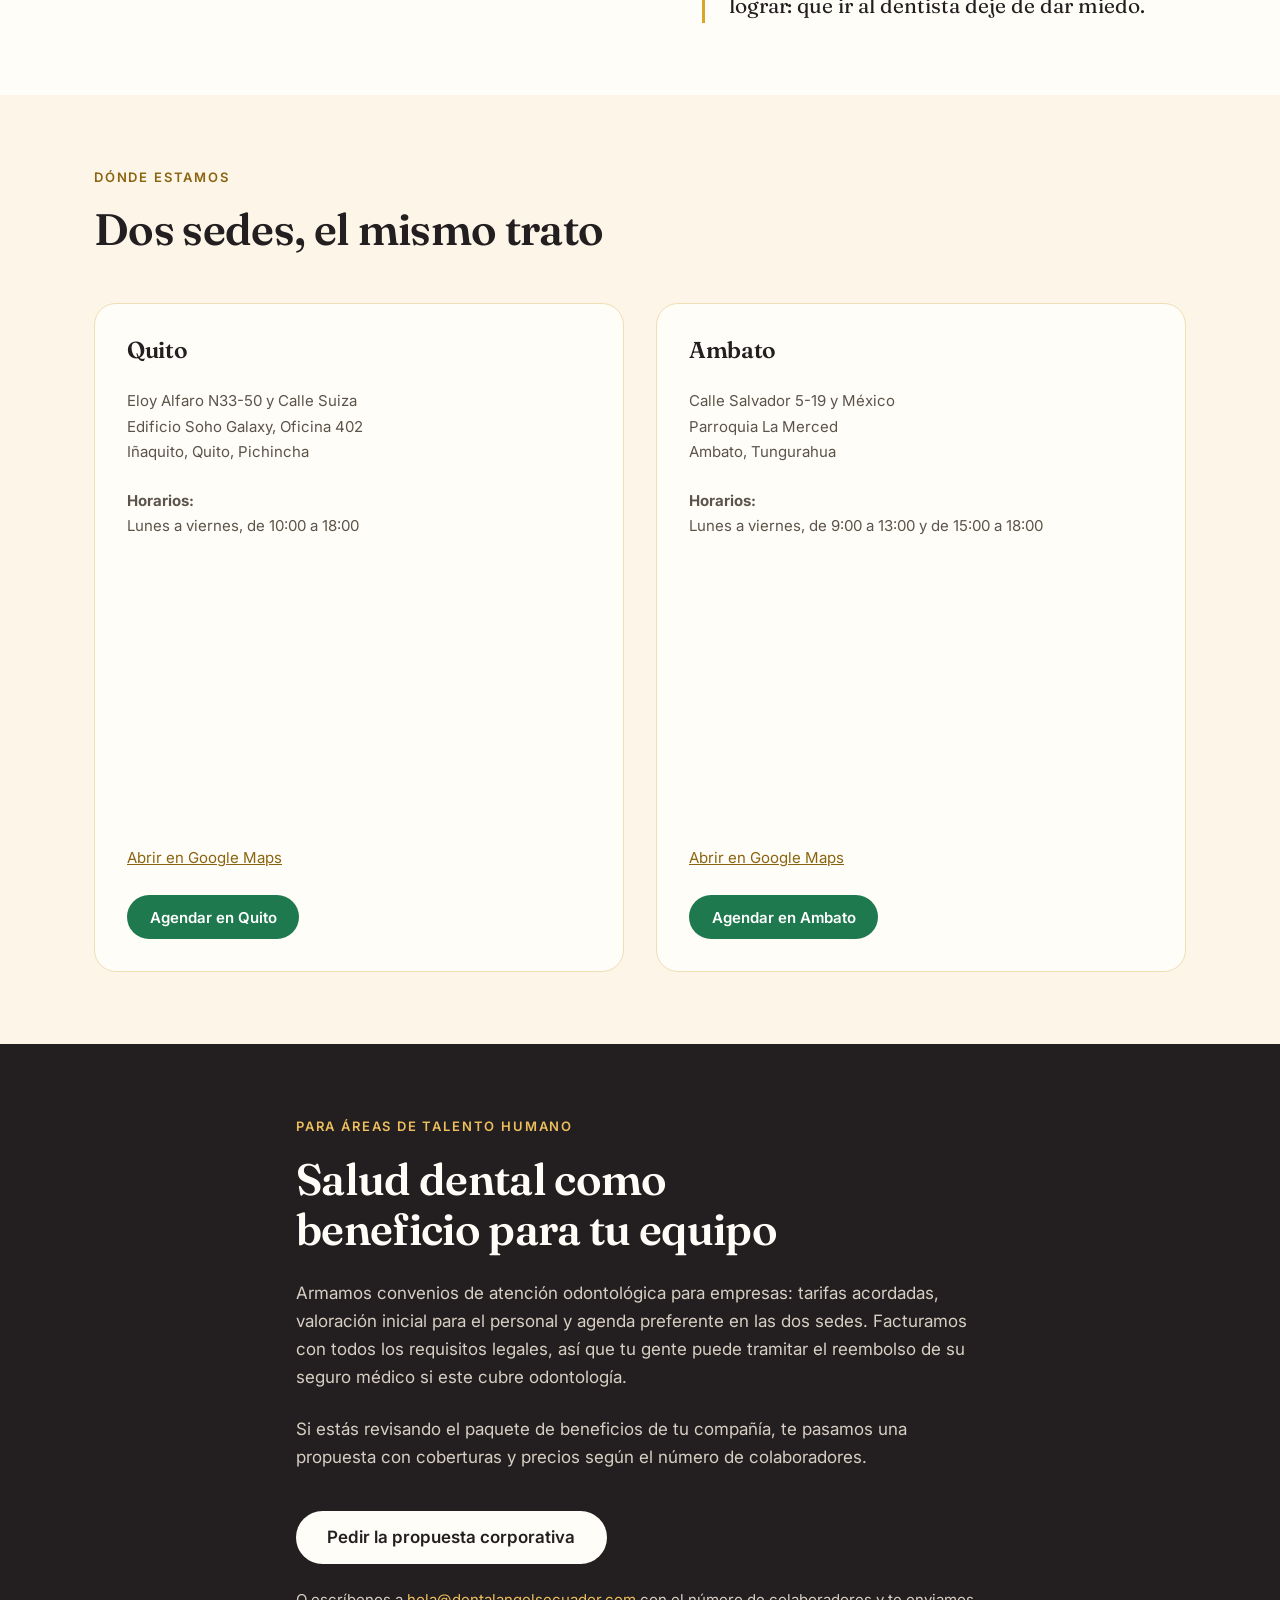
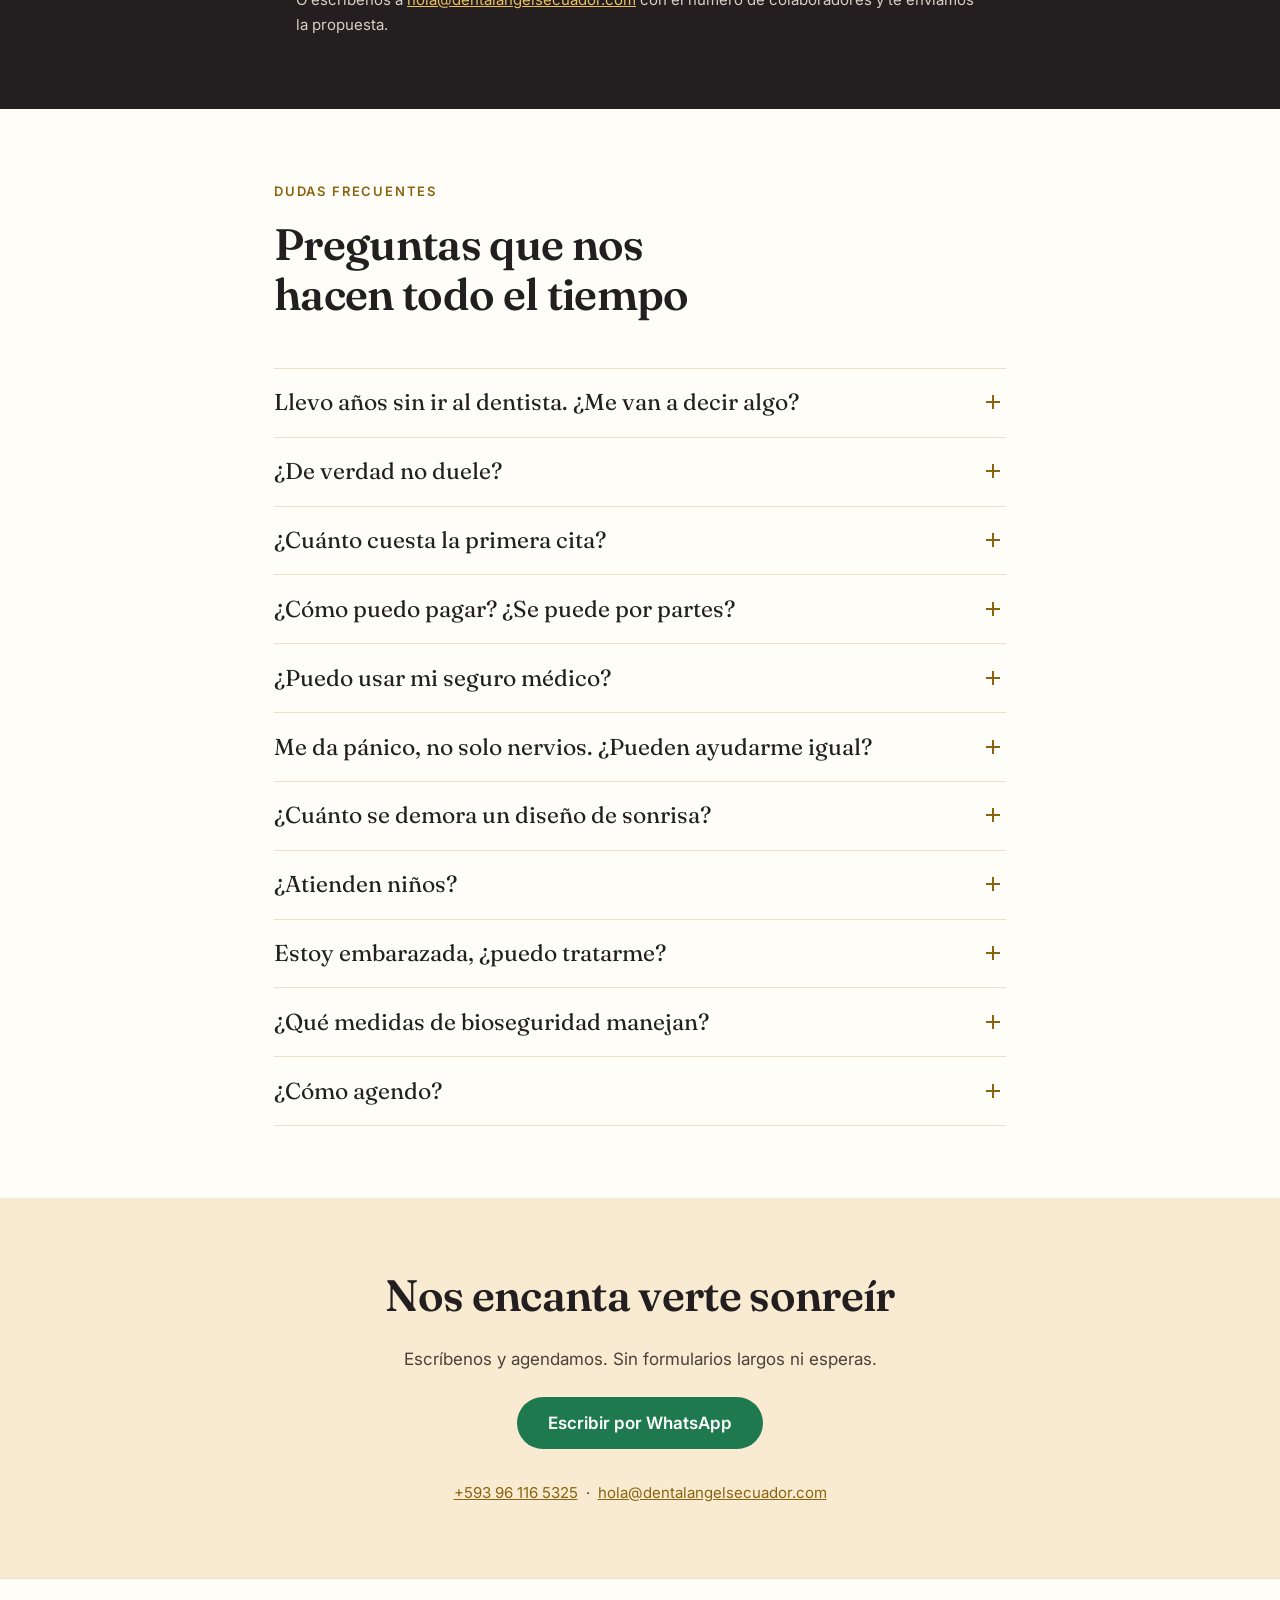
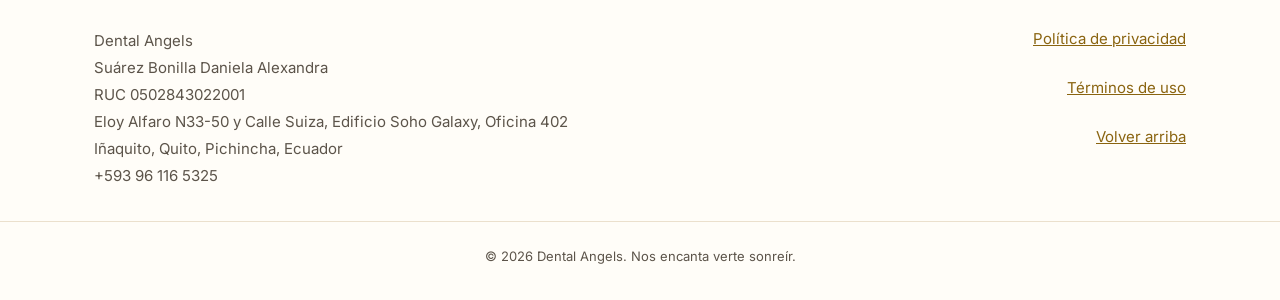
==== commit dfa5b455: "Dejar hola@ como único correo del sitio empresas@ no se va a crear: la sección de convenios corporat" ====
--- a/index.html
+++ b/index.html
@@ -363,7 +363,7 @@
       </p>
       <a class="btn btn-dark btn-lg" href="https://wa.me/593961165325?text=Hola,%20quiero%20informaci%C3%B3n%20sobre%20convenios%20corporativos" target="_blank" rel="noopener">Pedir la propuesta corporativa</a>
       <p class="empresas-mail">
-        O escríbenos a <a href="mailto:empresas@dentalangelsecuador.com">empresas@dentalangelsecuador.com</a>
+        O escríbenos a <a href="mailto:hola@dentalangelsecuador.com">hola@dentalangelsecuador.com</a>
         con el número de colaboradores y te enviamos la propuesta.
       </p>
       <!-- TODO: listado de seguros y convenios vigentes (aseguradoras, medicina prepagada, empresas). -->
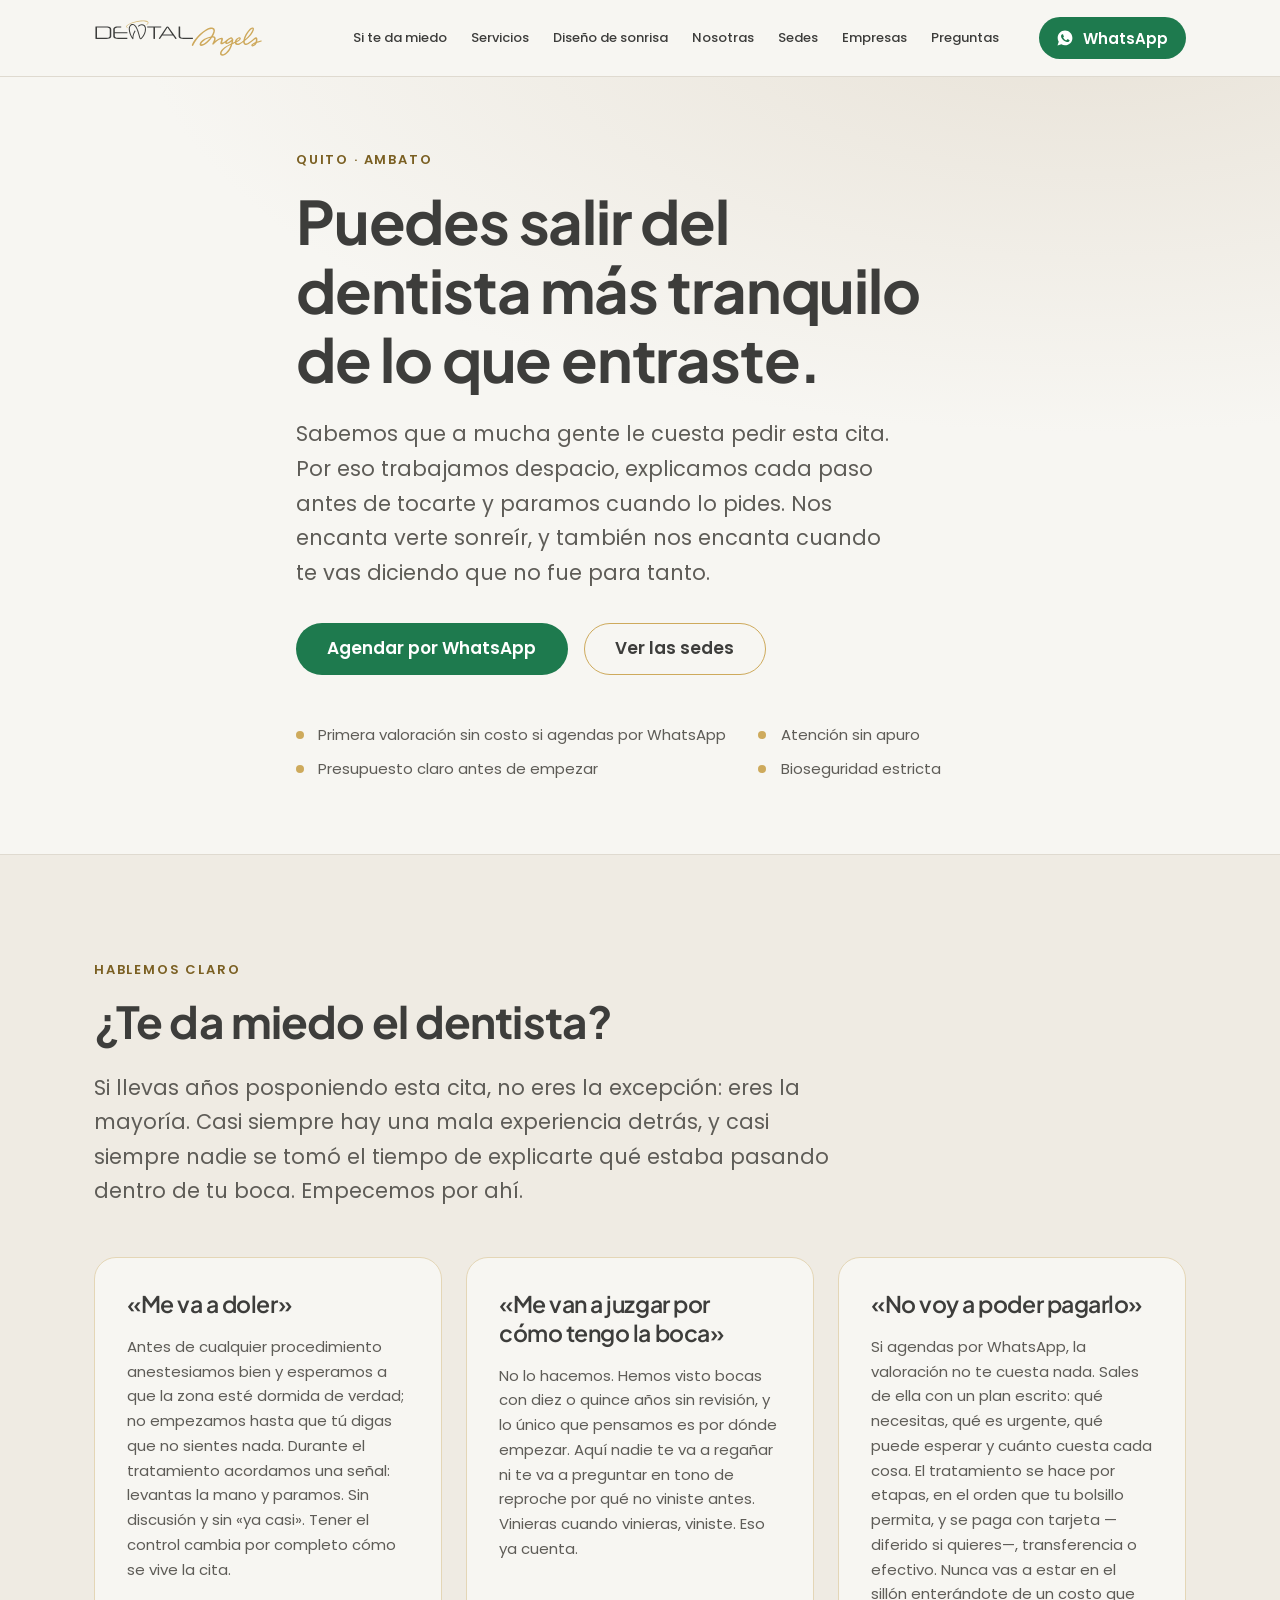
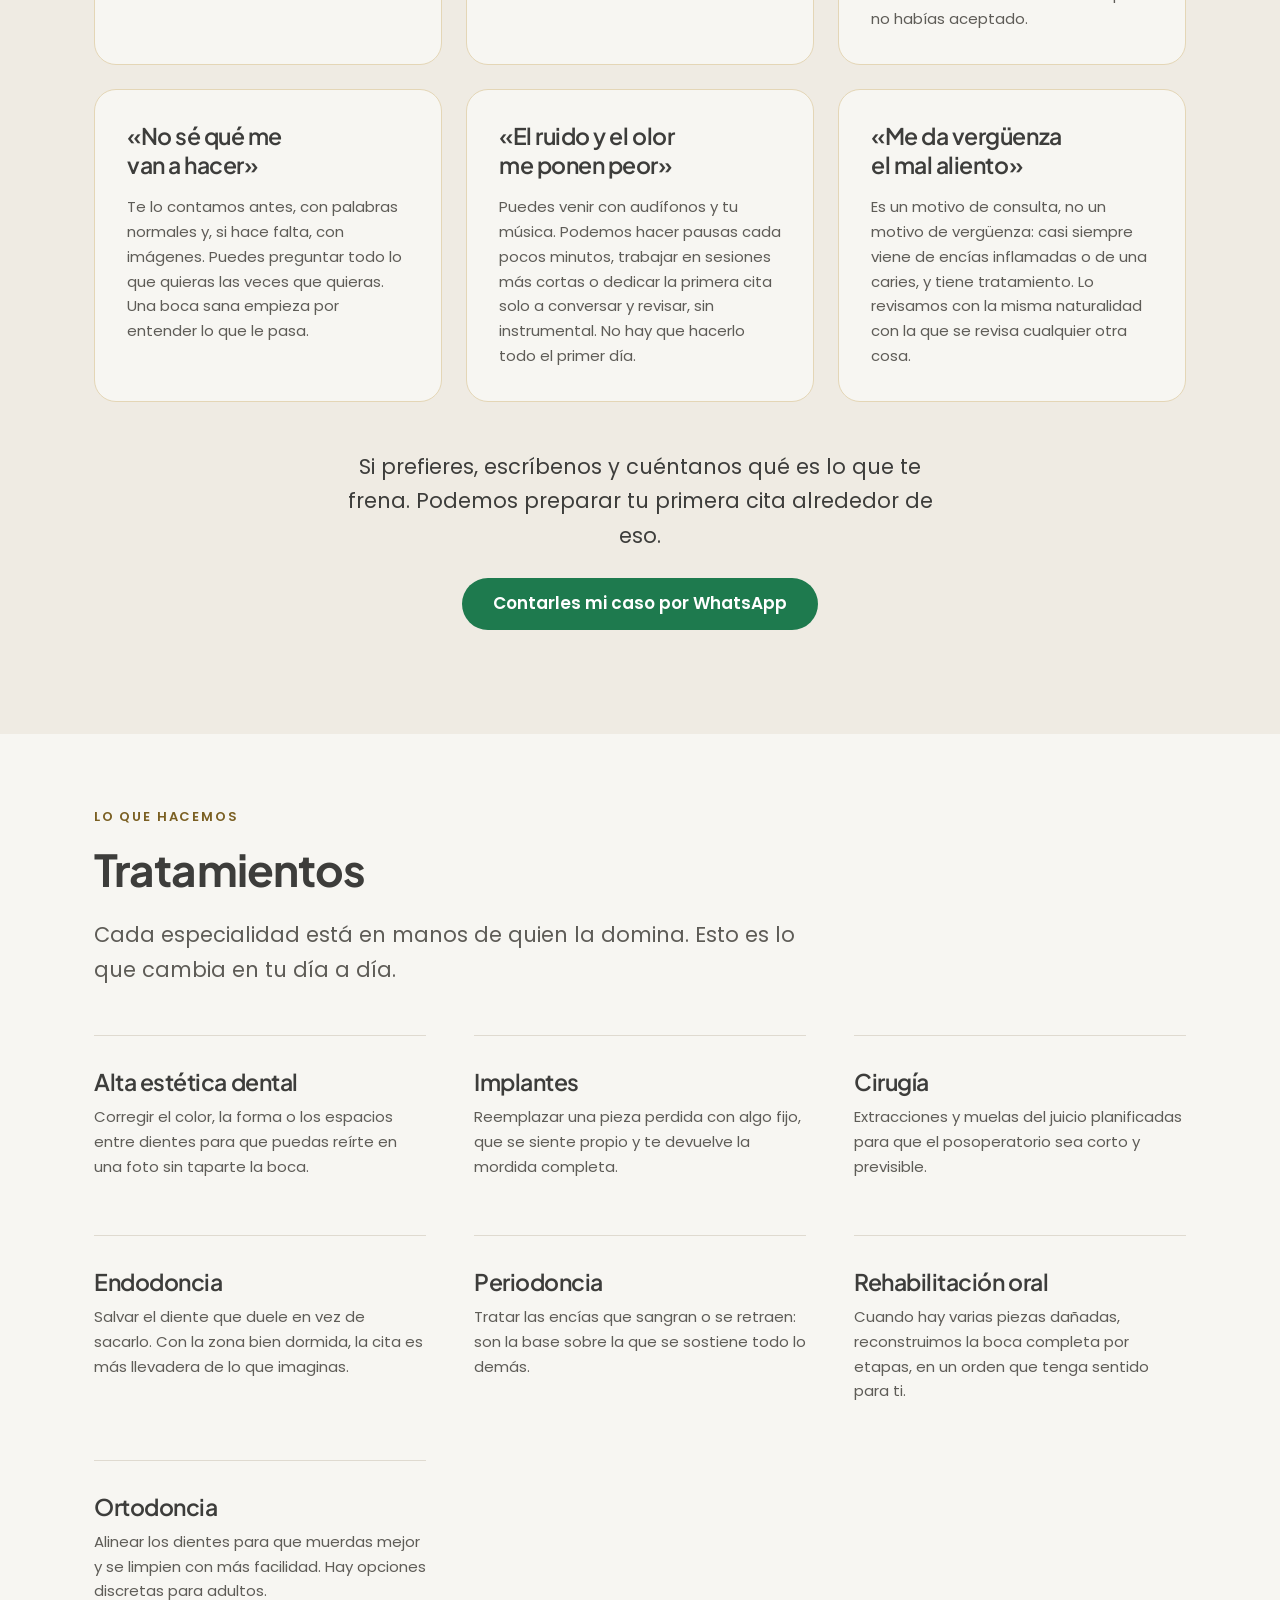
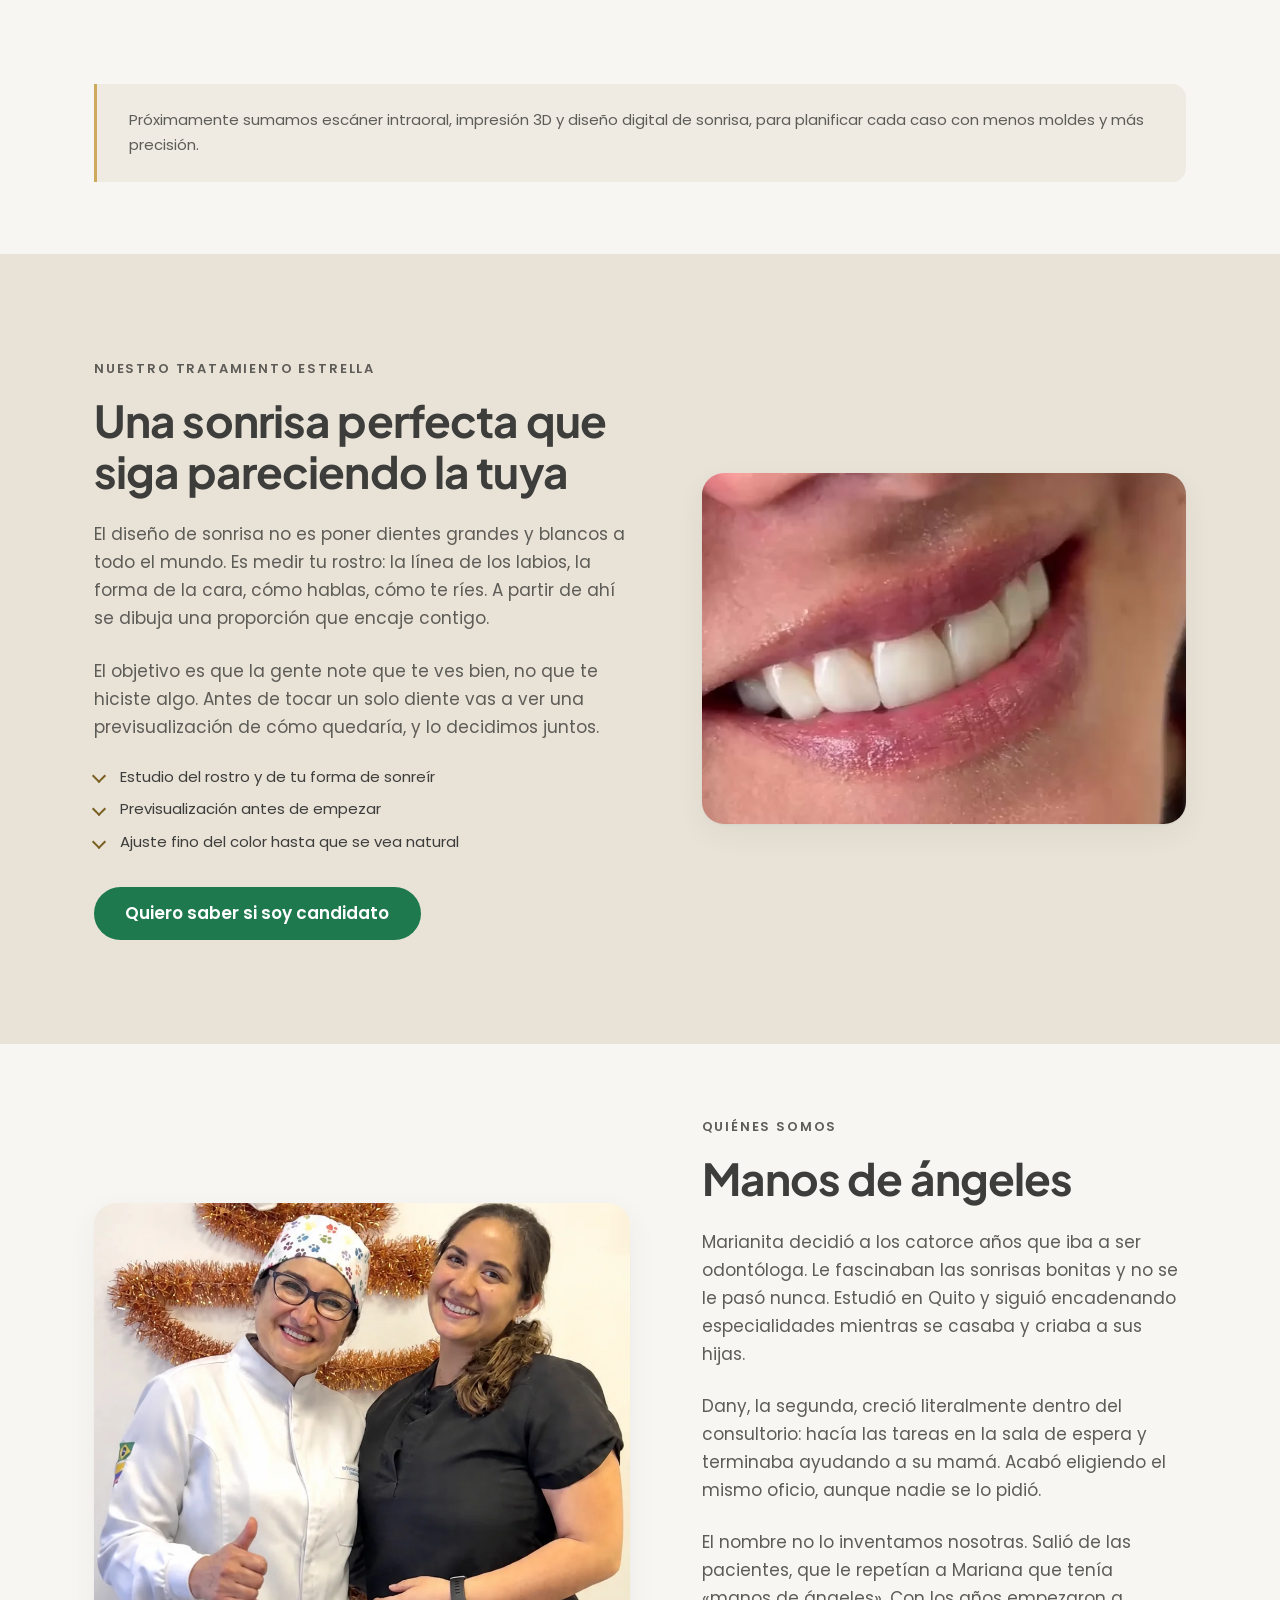
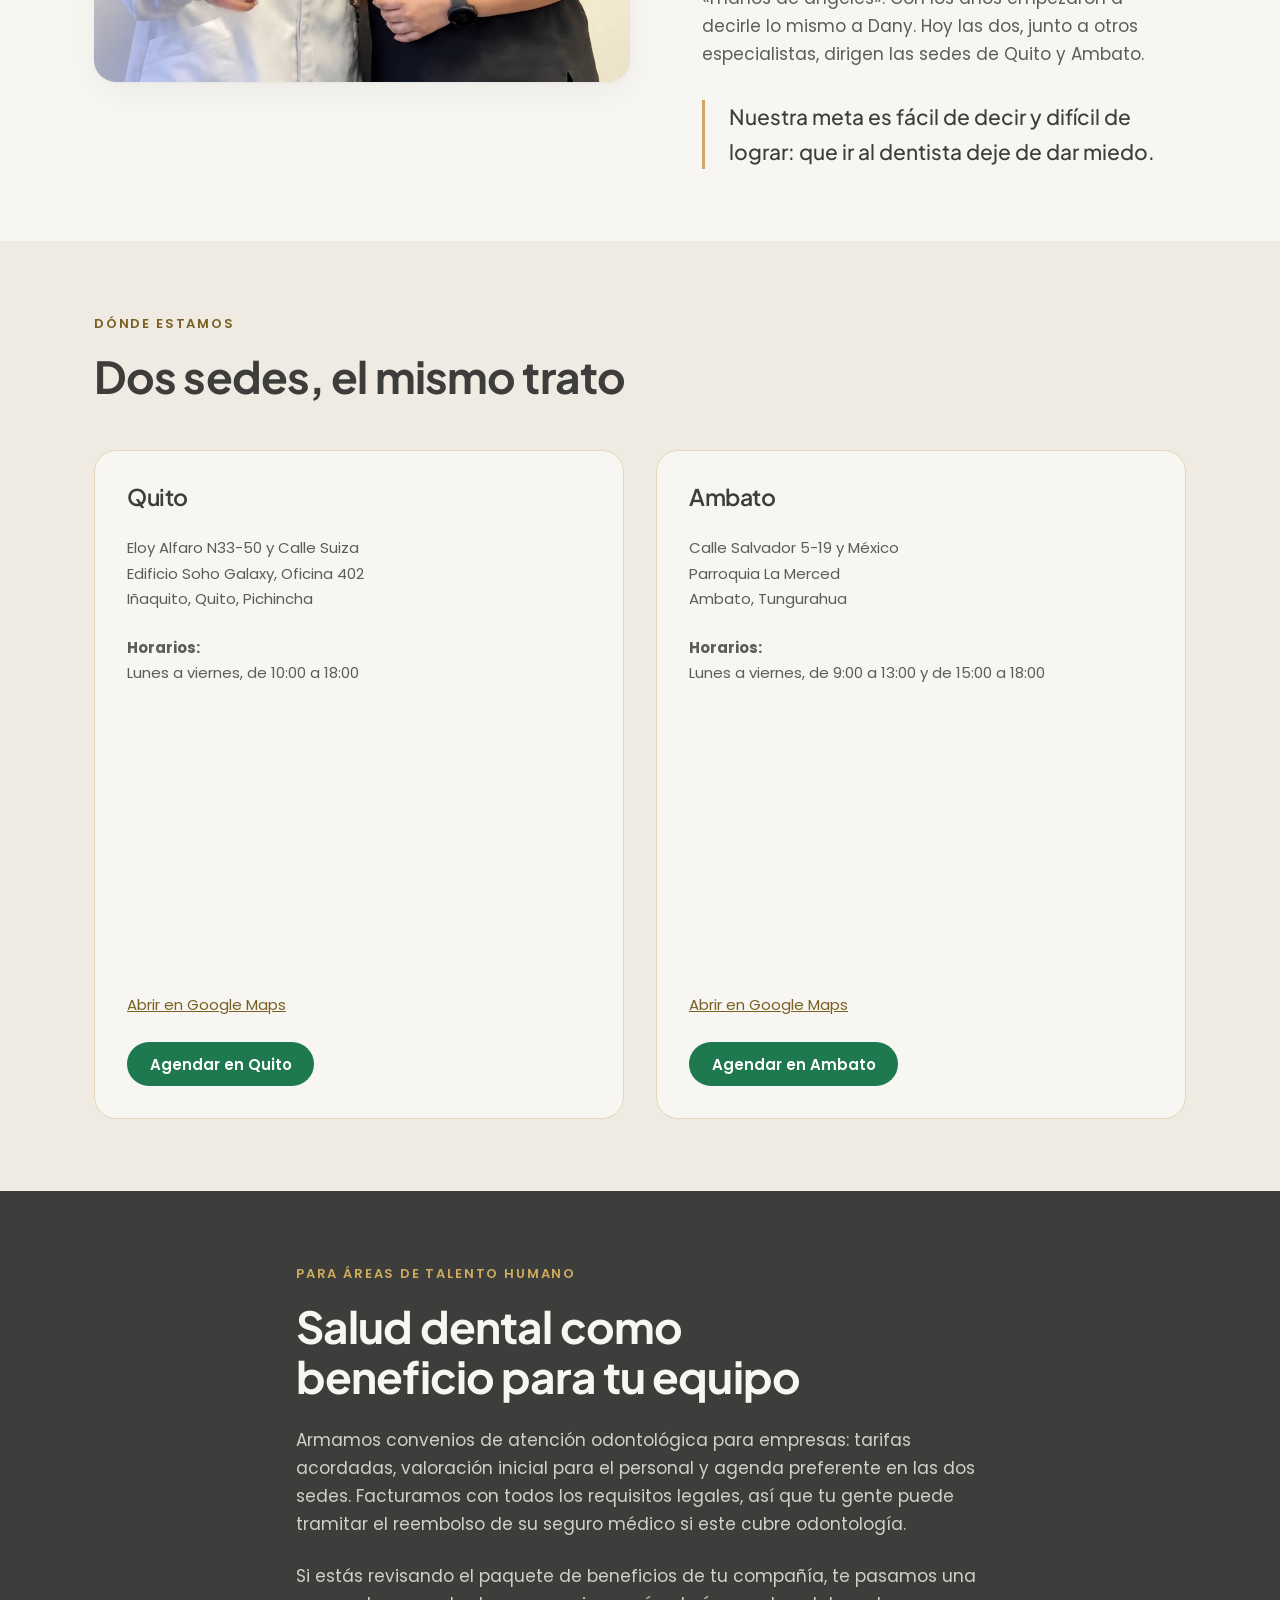
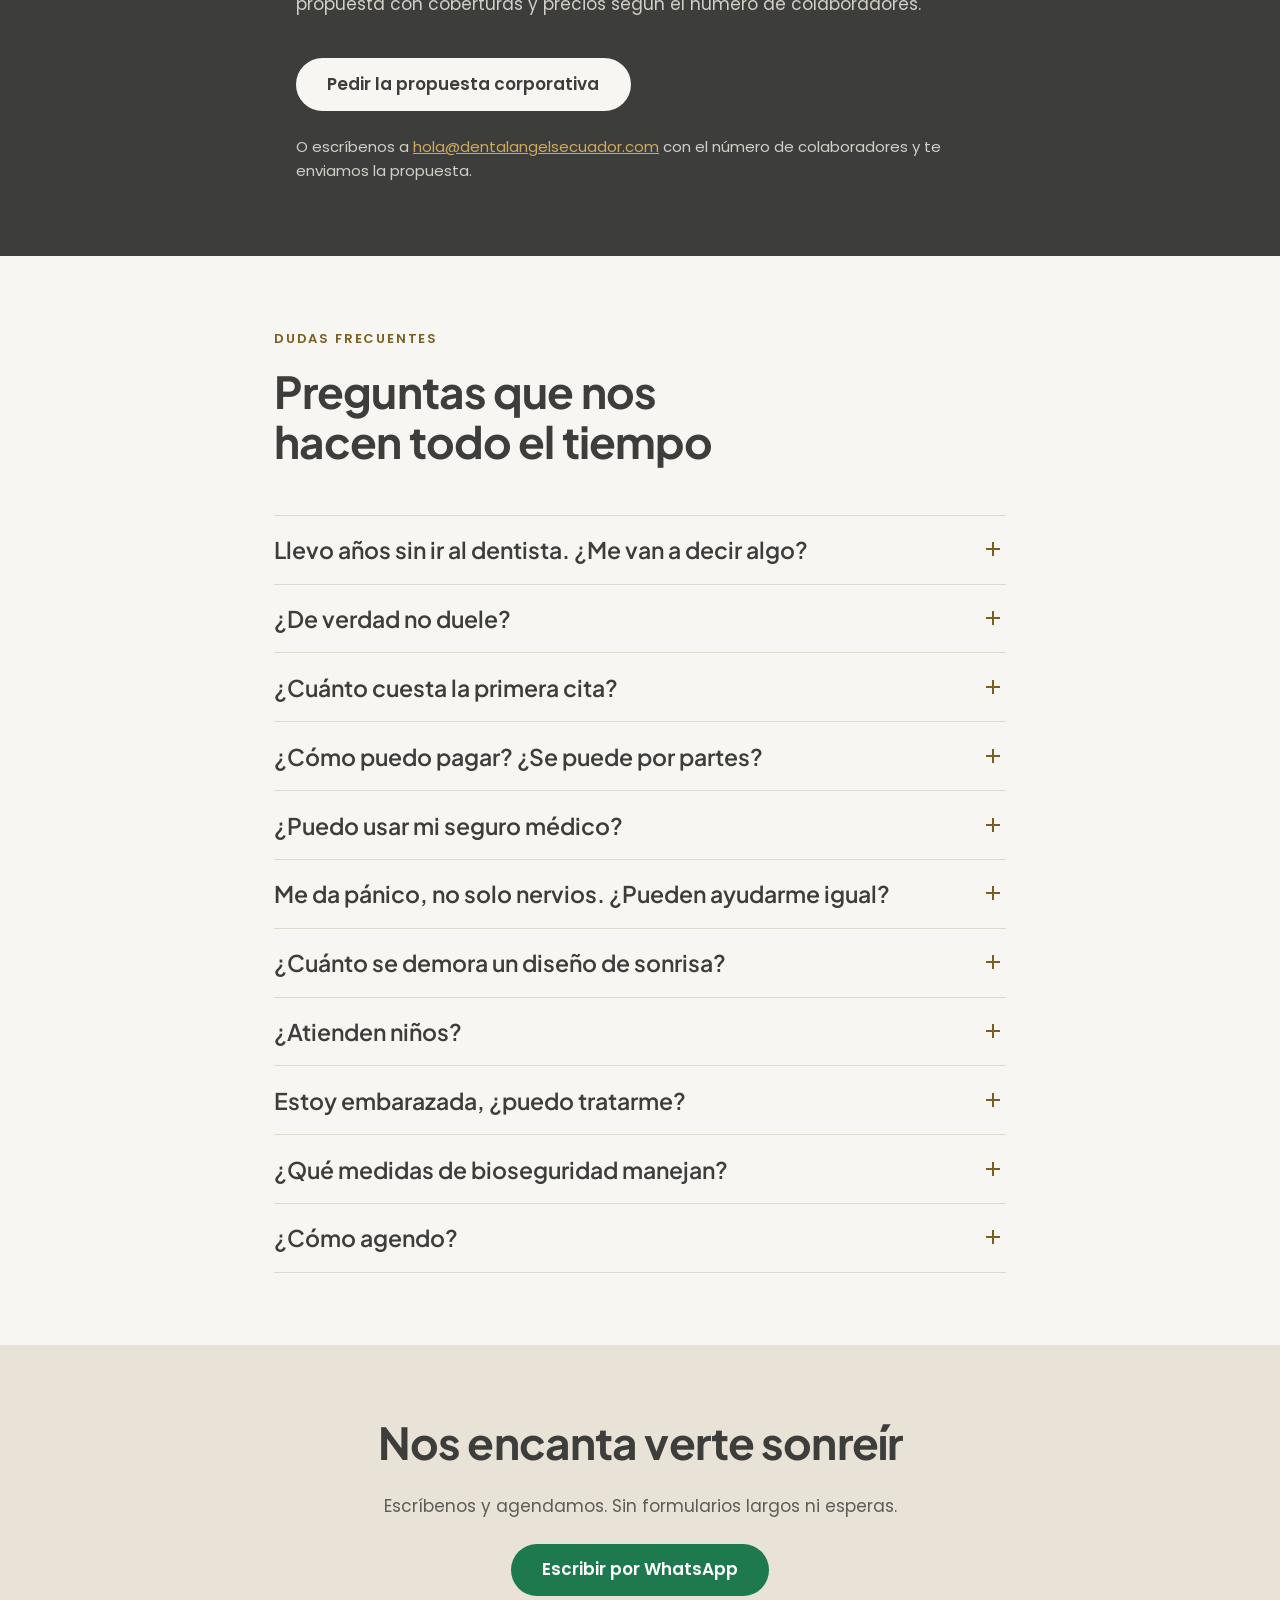
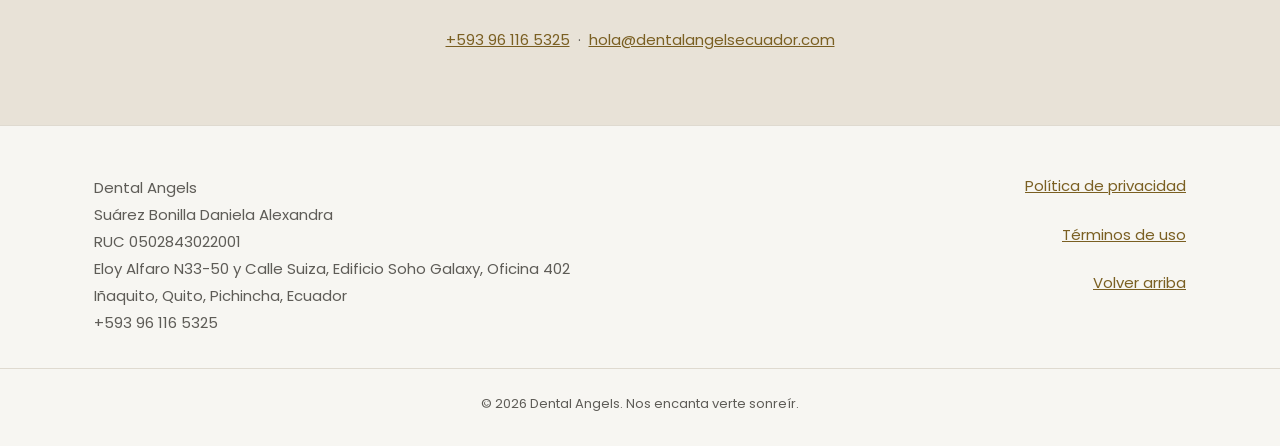
==== commit 3751e4f5: "Rebranding oct-2026: logo, paleta y tipografías nuevas - Logo horizontal y isotipo en SVG exportados" ====
--- a/index.html
+++ b/index.html
@@ -6,7 +6,8 @@
 <title>Dental Angels | Dentista en Quito y Ambato sin miedo ni dolor</title>
 <meta name="description" content="Consultorio odontológico en Quito y Ambato. Atención delicada para personas a las que les da miedo el dentista. Diseño de sonrisa, implantes, ortodoncia y más. Agenda por WhatsApp.">
 <link rel="canonical" href="https://dentalangelsecuador.com/">
-<meta name="theme-color" content="#FFFDF8">
+<meta name="theme-color" content="#F7F6F2">
+<link rel="icon" href="assets/isotipo.svg" type="image/svg+xml">
 <link rel="icon" href="assets/favicon.png" type="image/png" sizes="256x256">
 <link rel="apple-touch-icon" href="assets/apple-touch-icon.png">
 
@@ -17,18 +18,43 @@
 <meta property="og:url" content="https://dentalangelsecuador.com/">
 <meta property="og:title" content="Dental Angels | Dentista en Quito y Ambato sin miedo ni dolor">
 <meta property="og:description" content="Atención odontológica delicada en Quito y Ambato. Si te da miedo el dentista, este es tu sitio. Agenda por WhatsApp.">
-<!-- TODO: subir imagen social 1200x630 y apuntar aquí (assets/og-dental-angels.jpg) -->
-<meta property="og:image" content="https://dentalangelsecuador.com/assets/og-dental-angels.jpg">
-<meta property="og:image:alt" content="Consultorio Dental Angels">
+<!-- TODO: subir imagen social 1200x630 y apuntar aquí (assets/og-dental-angels-v2.jpg) -->
+<meta property="og:image" content="https://dentalangelsecuador.com/assets/og-dental-angels-v2.jpg">
+<meta property="og:image:alt" content="Logotipo de Dental Angels: nos encanta verte sonreír">
 <meta name="twitter:card" content="summary_large_image">
 <meta name="twitter:title" content="Dental Angels | Dentista en Quito y Ambato sin miedo ni dolor">
 <meta name="twitter:description" content="Atención odontológica delicada en Quito y Ambato. Si te da miedo el dentista, este es tu sitio.">
-<meta name="twitter:image" content="https://dentalangelsecuador.com/assets/og-dental-angels.jpg">
+<meta name="twitter:image" content="https://dentalangelsecuador.com/assets/og-dental-angels-v2.jpg">
 
 <link rel="preconnect" href="https://fonts.googleapis.com">
 <link rel="preconnect" href="https://fonts.gstatic.com" crossorigin>
-<link rel="stylesheet" href="https://fonts.googleapis.com/css2?family=Fraunces:opsz,wght@9..144,400;9..144,600&family=Inter:wght@400;500;600&display=swap">
+<link rel="stylesheet" href="https://fonts.googleapis.com/css2?family=Plus+Jakarta+Sans:wght@500;600;700&family=Poppins:wght@400;500;600&display=swap">
 <link rel="stylesheet" href="styles.css">
+
+<!-- Google tag (gtag.js) — GA4 "Dental Angels Web" -->
+<script async src="https://www.googletagmanager.com/gtag/js?id=G-7F4C3ZXB7G"></script>
+<script>
+  window.dataLayer = window.dataLayer || [];
+  function gtag(){dataLayer.push(arguments);}
+  gtag('js', new Date());
+  gtag('config', 'G-7F4C3ZXB7G');
+</script>
+
+<!-- Meta Pixel -->
+<script>
+!function(f,b,e,v,n,t,s)
+{if(f.fbq)return;n=f.fbq=function(){n.callMethod?
+n.callMethod.apply(n,arguments):n.queue.push(arguments)};
+if(!f._fbq)f._fbq=n;n.push=n;n.loaded=!0;n.version='2.0';
+n.queue=[];t=b.createElement(e);t.async=!0;
+t.src=v;s=b.getElementsByTagName(e)[0];
+s.parentNode.insertBefore(t,s)}(window,document,'script',
+'https://connect.facebook.net/en_US/fbevents.js');
+fbq('init', '3500083903485483');
+fbq('track', 'PageView');
+</script>
+<noscript><img height="1" width="1" style="display:none"
+src="https://www.facebook.com/tr?id=3500083903485483&amp;ev=PageView&amp;noscript=1" alt=""></noscript>
 </head>
 <body>
 
@@ -40,7 +66,7 @@
 <header class="site-header" id="top">
   <div class="wrap header-inner">
     <a class="brand" href="index.html" aria-label="Dental Angels, inicio">
-      <img src="assets/logo.png" alt="Dental Angels" width="343" height="88" class="brand-logo">
+      <img src="assets/logo.svg" alt="Dental Angels" width="586" height="132" class="brand-logo">
     </a>
 
     <button class="nav-toggle" id="navToggle" aria-expanded="false" aria-controls="navMenu">
@@ -506,7 +532,7 @@
       "@id": "https://dentalangelsecuador.com/#quito",
       "name": "Dental Angels — Quito",
       "url": "https://dentalangelsecuador.com/",
-      "image": "https://dentalangelsecuador.com/assets/og-dental-angels.jpg",
+      "image": "https://dentalangelsecuador.com/assets/og-dental-angels-v2.jpg",
       "telephone": "+593961165325",
       "slogan": "Nos encanta verte sonreír",
       "priceRange": "$$",
@@ -551,11 +577,6 @@
         "addressCountry": "EC"
       },
       "hasMap": "https://maps.app.goo.gl/cho4A17o9m8LLmeo7",
-      "geo": {
-        "@type": "GeoCoordinates",
-        "latitude": -1.2345982,
-        "longitude": -78.6158981
-      },
       "openingHours": ["Mo-Fr 09:00-13:00", "Mo-Fr 15:00-18:00"],
       "areaServed": "Ambato, Ecuador"
     }
--- a/styles.css
+++ b/styles.css
@@ -25,27 +25,30 @@
 
 /* -------------------------------------------------------------
    1. TOKENS
-   Paleta cálida: marfil, arena, dorado apagado. Cero azul clínico.
+   Paleta del rebranding (Brandbook oct-2026, Mava Studio): blanco hueso,
+   arena, gris cálido, grafito y amarillo luz. Cero azul clínico.
    ------------------------------------------------------------- */
 :root {
   /* Color */
-  --c-bg:          #FFFDF8;  /* marfil, fondo principal */
-  --c-bg-warm:     #FCF5E8;  /* crema, secciones alternas */
-  --c-bg-sand:     #F8EBD2;  /* arena, bloques destacados */
-  --c-ink:         #231F20;  /* tinta del logo — texto principal (contraste 15:1 sobre marfil) */
-  --c-ink-soft:    #5C544A;  /* texto secundario (contraste 7:1) */
-  --c-gold:        #DBA628;  /* dorado exacto del logo (solo para superficies, no para texto) */
-  --c-gold-deep:   #8A6410;  /* dorado oscurecido: el del logo no llega a AA en texto */
-  --c-gold-tint:   #F0DEB4;  /* bordes y separadores */
+  --c-bg:          #F7F6F2;  /* blanco hueso, fondo principal */
+  --c-bg-warm:     #EFEBE3;  /* entre hueso y arena, secciones alternas */
+  --c-bg-sand:     #E8E2D7;  /* arena, bloques destacados */
+  --c-ink:         #3D3D3B;  /* grafito — texto principal (contraste 10:1 sobre hueso) */
+  --c-ink-soft:    #5E5C57;  /* gris cálido oscurecido para texto secundario (5,2:1 sobre arena) */
+  --c-grey:        #AAA8A2;  /* gris cálido de marca (solo bordes y adornos, no texto) */
+  --c-gold:        #CEAA5C;  /* amarillo luz exacto (solo superficies, no para texto) */
+  --c-gold-deep:   #7A5F22;  /* amarillo luz oscurecido: el de marca no llega a AA en texto */
+  --c-gold-tint:   #E4D6B6;  /* bordes y separadores */
   --c-wa:          #1E7A4E;  /* verde WhatsApp oscurecido para contraste AA */
   --c-wa-hover:    #17603D;
-  --c-line:        #EBE0CD;
+  --c-line:        #DFDAD0;
   --c-todo-bg:     #FFF2C9;
   --c-todo-ink:    #6B4E00;
 
-  /* Tipografía */
-  --f-serif: "Fraunces", "Iowan Old Style", Georgia, "Times New Roman", serif;
-  --f-sans:  "Inter", -apple-system, BlinkMacSystemFont, "Segoe UI", Roboto, "Helvetica Neue", Arial, sans-serif;
+  /* Tipografía: Plus Jakarta Sans (principal, titulares) y Poppins (secundaria, cuerpo).
+     Neuropol y la manuscrita son solo del logotipo: van dentro del SVG, no se cargan. */
+  --f-display: "Plus Jakarta Sans", -apple-system, BlinkMacSystemFont, "Segoe UI", Roboto, "Helvetica Neue", Arial, sans-serif;
+  --f-sans:    "Poppins", -apple-system, BlinkMacSystemFont, "Segoe UI", Roboto, "Helvetica Neue", Arial, sans-serif;
 
   /* Escala fluida */
   --t-xs:  0.8125rem;
@@ -67,7 +70,7 @@
 
   --radius: 14px;
   --radius-lg: 22px;
-  --shadow-soft: 0 1px 2px rgba(44, 40, 35, .04), 0 10px 30px rgba(44, 40, 35, .06);
+  --shadow-soft: 0 1px 2px rgba(61, 61, 59, .04), 0 10px 30px rgba(61, 61, 59, .06);
   --ease: cubic-bezier(.22, .61, .36, 1);
   --header-h: 68px;
 }
@@ -98,17 +101,17 @@
 img, svg { max-width: 100%; display: block; }
 
 h1, h2, h3 {
-  font-family: var(--f-serif);
-  font-weight: 600;
+  font-family: var(--f-display);
+  font-weight: 700;
   line-height: 1.15;
-  letter-spacing: -0.015em;
+  letter-spacing: -0.02em;
   margin: 0 0 var(--s-3);
   text-wrap: balance;
 }
 
 h1 { font-size: var(--t-h1); }
 h2 { font-size: var(--t-h2); }
-h3 { font-size: var(--t-h3); line-height: 1.25; }
+h3 { font-size: var(--t-h3); line-height: 1.25; font-weight: 600; }
 
 p { margin: 0 0 var(--s-3); }
 p:last-child { margin-bottom: 0; }
@@ -208,7 +211,7 @@
 .btn-ghost:hover { background: var(--c-bg-sand); color: var(--c-ink); }
 
 .btn-dark { background: var(--c-ink); color: #fff; }
-.btn-dark:hover { background: #191612; color: #fff; transform: translateY(-1px); }
+.btn-dark:hover { background: #2B2B29; color: #fff; transform: translateY(-1px); }
 
 .btn .ico { width: 18px; height: 18px; fill: currentColor; flex: none; }
 
@@ -219,7 +222,7 @@
   position: sticky;
   top: 0;
   z-index: 100;
-  background: rgba(255, 253, 248, .92);
+  background: rgba(247, 246, 242, .92);
   backdrop-filter: saturate(140%) blur(8px);
   border-bottom: 1px solid var(--c-line);
 }
@@ -289,7 +292,7 @@
    ------------------------------------------------------------- */
 .hero {
   background:
-    radial-gradient(120% 90% at 85% -10%, var(--c-bg-sand) 0%, rgba(248,235,210,0) 62%),
+    radial-gradient(120% 90% at 85% -10%, var(--c-bg-sand) 0%, rgba(232,226,215,0) 62%),
     var(--c-bg);
   padding-block: var(--s-6) var(--s-6);
   border-bottom: 1px solid var(--c-line);
@@ -395,7 +398,7 @@
   gap: var(--s-5);
   align-items: center;
 }
-.sonrisa-texto p { color: #4A423A; }
+.sonrisa-texto p { color: var(--c-ink-soft); }
 .sonrisa-lista {
   list-style: none;
   margin: var(--s-3) 0 var(--s-4);
@@ -424,8 +427,9 @@
 }
 .historia-texto p { color: var(--c-ink-soft); }
 .historia-cita {
-  font-family: var(--f-serif);
+  font-family: var(--f-display);
   font-size: var(--t-lg);
+  font-weight: 500;
   color: var(--c-ink) !important;
   border-left: 3px solid var(--c-gold);
   padding-left: var(--s-3);
@@ -454,7 +458,7 @@
   place-items: center;
   text-align: center;
   background: repeating-linear-gradient(
-    45deg, #F2E7D6, #F2E7D6 12px, #EDE0CB 12px, #EDE0CB 24px);
+    45deg, #EFEBE3, #EFEBE3 12px, #E8E2D7 12px, #E8E2D7 24px);
   border: 1px dashed var(--c-gold);
   border-radius: var(--radius-lg);
   color: var(--c-todo-ink);
@@ -507,22 +511,22 @@
    ------------------------------------------------------------- */
 .empresas {
   background: var(--c-ink);
-  color: #F3EDE3;
+  color: var(--c-bg);
 }
 .empresas-inner { max-width: 46rem; }
-.empresas .eyebrow { color: #EDBE5C; }
-.empresas h2 { color: #FFFDF8; }
-.empresas p { color: #D7CFC3; }
+.empresas .eyebrow { color: var(--c-gold); }  /* 4,9:1 sobre grafito */
+.empresas h2 { color: var(--c-bg); }
+.empresas p { color: #D2CFC8; }
 .empresas .btn-dark {
-  background: #FFFDF8;
+  background: var(--c-bg);
   color: var(--c-ink);
   margin-top: var(--s-2);
 }
 .empresas .btn-dark:hover { background: var(--c-bg-sand); color: var(--c-ink); }
 .empresas-mail { margin-top: var(--s-3); font-size: var(--t-sm); }
-.empresas-mail a { color: #EDBE5C; }
-.empresas-mail a:hover { color: #FFFDF8; }
-.empresas a:focus-visible { outline-color: #EDBE5C; }
+.empresas-mail a { color: var(--c-gold); }
+.empresas-mail a:hover { color: var(--c-bg); }
+.empresas a:focus-visible { outline-color: var(--c-gold); }
 
 /* -------------------------------------------------------------
    13. FAQ (acordeón nativo con <details>)
@@ -536,8 +540,9 @@
   cursor: pointer;
   padding: 1.15rem 2.5rem 1.15rem 0;
   position: relative;
-  font-family: var(--f-serif);
+  font-family: var(--f-display);
   font-size: var(--t-h3);
+  font-weight: 600;
   line-height: 1.35;
   color: var(--c-ink);
   transition: color .2s var(--ease);
@@ -576,7 +581,7 @@
    ------------------------------------------------------------- */
 .contacto { background: var(--c-bg-sand); text-align: center; }
 .contacto-inner { max-width: 40rem; }
-.contacto p { color: #4A423A; }
+.contacto p { color: var(--c-ink-soft); }
 .contacto-datos {
   margin-top: var(--s-4);
   font-size: var(--t-sm);
@@ -681,7 +686,7 @@
   .wrap { padding-inline: var(--s-2); }
 
   /* El logo baja de tamaño para dejar sitio al botón y al menú */
-  .brand-logo { height: 30px; }
+  .brand-logo { height: 34px; }
 
   .header-inner { gap: .5rem; }
 
@@ -732,7 +737,7 @@
     padding: 0;
     border-top: 0;
   }
-  .nav-list a { padding: .35rem 0; font-size: var(--t-xs); }
+  .nav-list a { padding: .35rem 0; font-size: var(--t-xs); white-space: nowrap; }
   .btn-header { order: 3; }
 
   .miedo-grid { grid-template-columns: repeat(3, 1fr); }
@@ -750,6 +755,15 @@
 
   .wa-float { display: none; }         /* En escritorio manda el botón del header */
   .footer-copy { padding-bottom: 0; }  /* Ya no hay flotante que esquivar */
+}
+
+/* Entre 900 y 1149px Poppins y el logo horizontal no caben con el aire completo:
+   se aprieta el menú para que ningún enlace se parta en dos líneas. */
+@media (min-width: 900px) and (max-width: 1149px) {
+  .nav { margin-inline: auto var(--s-2); }
+  .nav-list { gap: .9rem; }
+  .nav-list a { font-size: .75rem; }
+  .btn-header { padding: .7rem .9rem; }
 }
 
 /* -------------------------------------------------------------
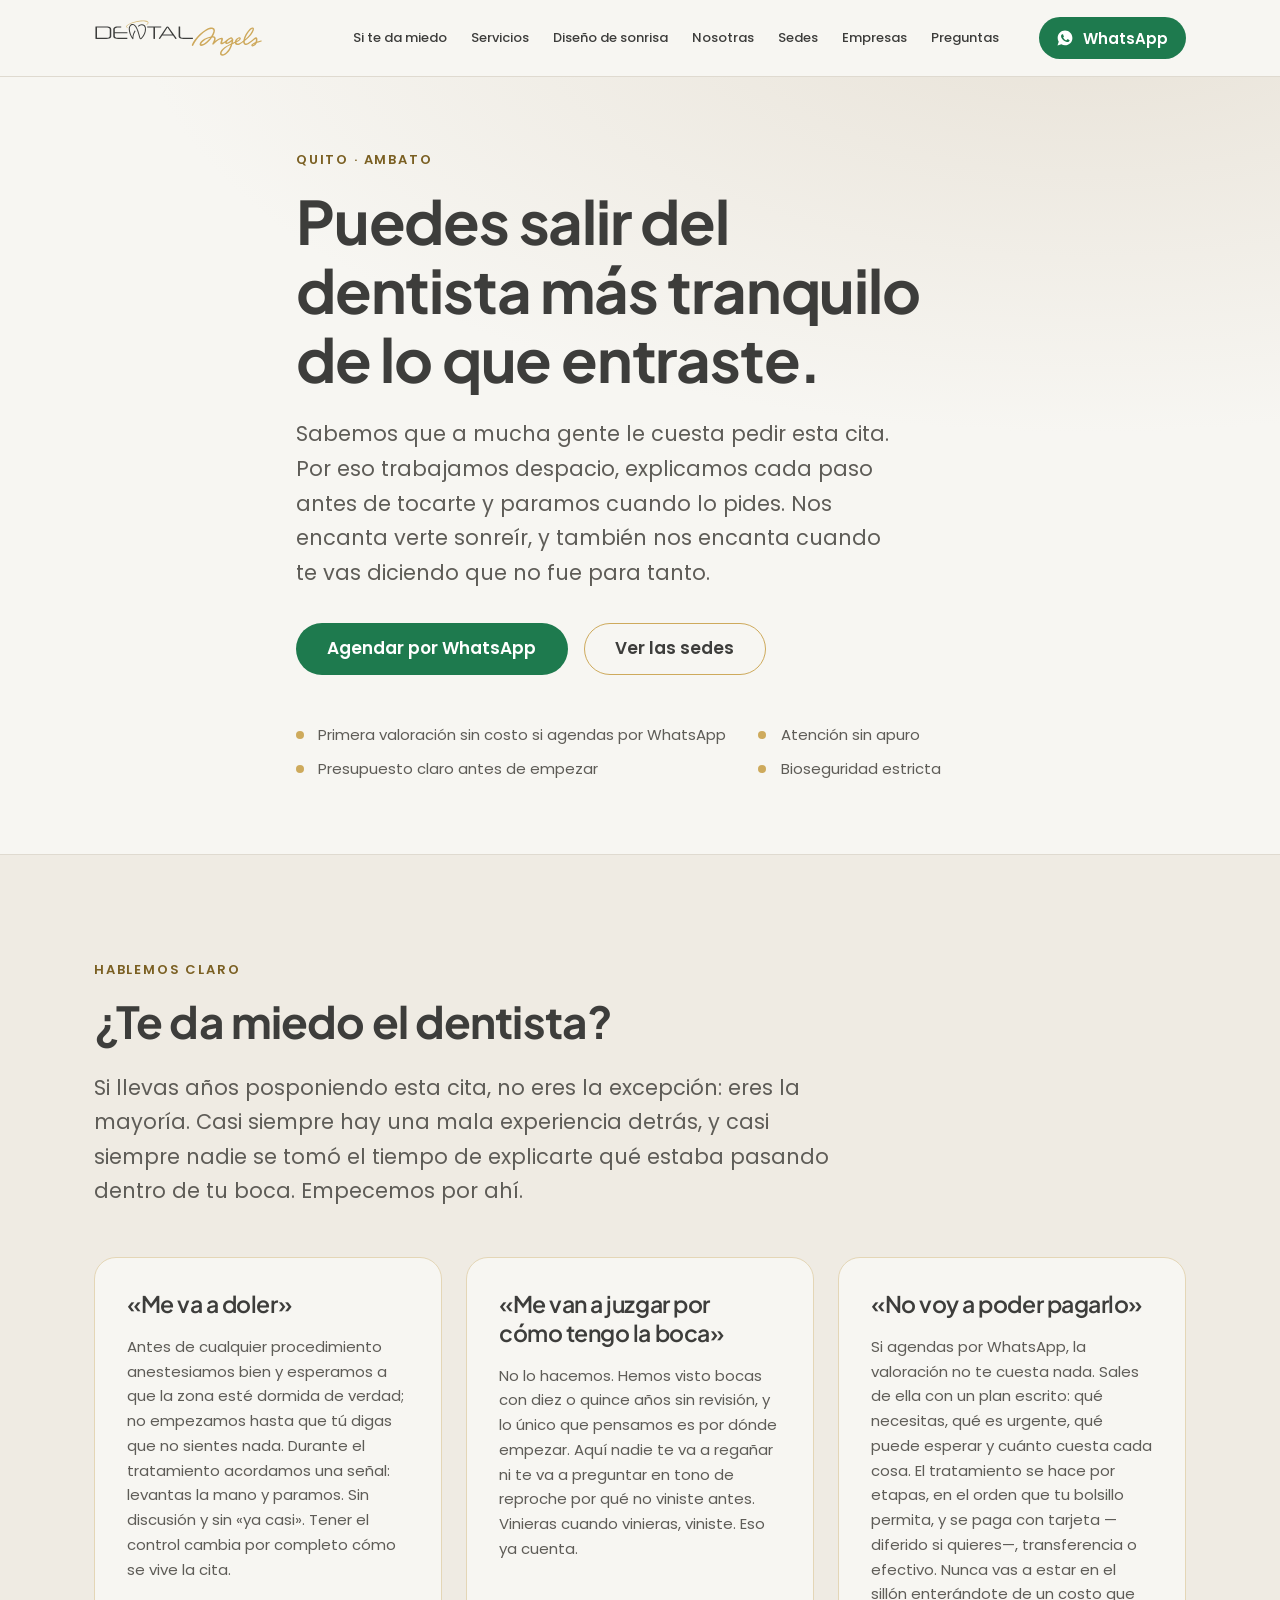
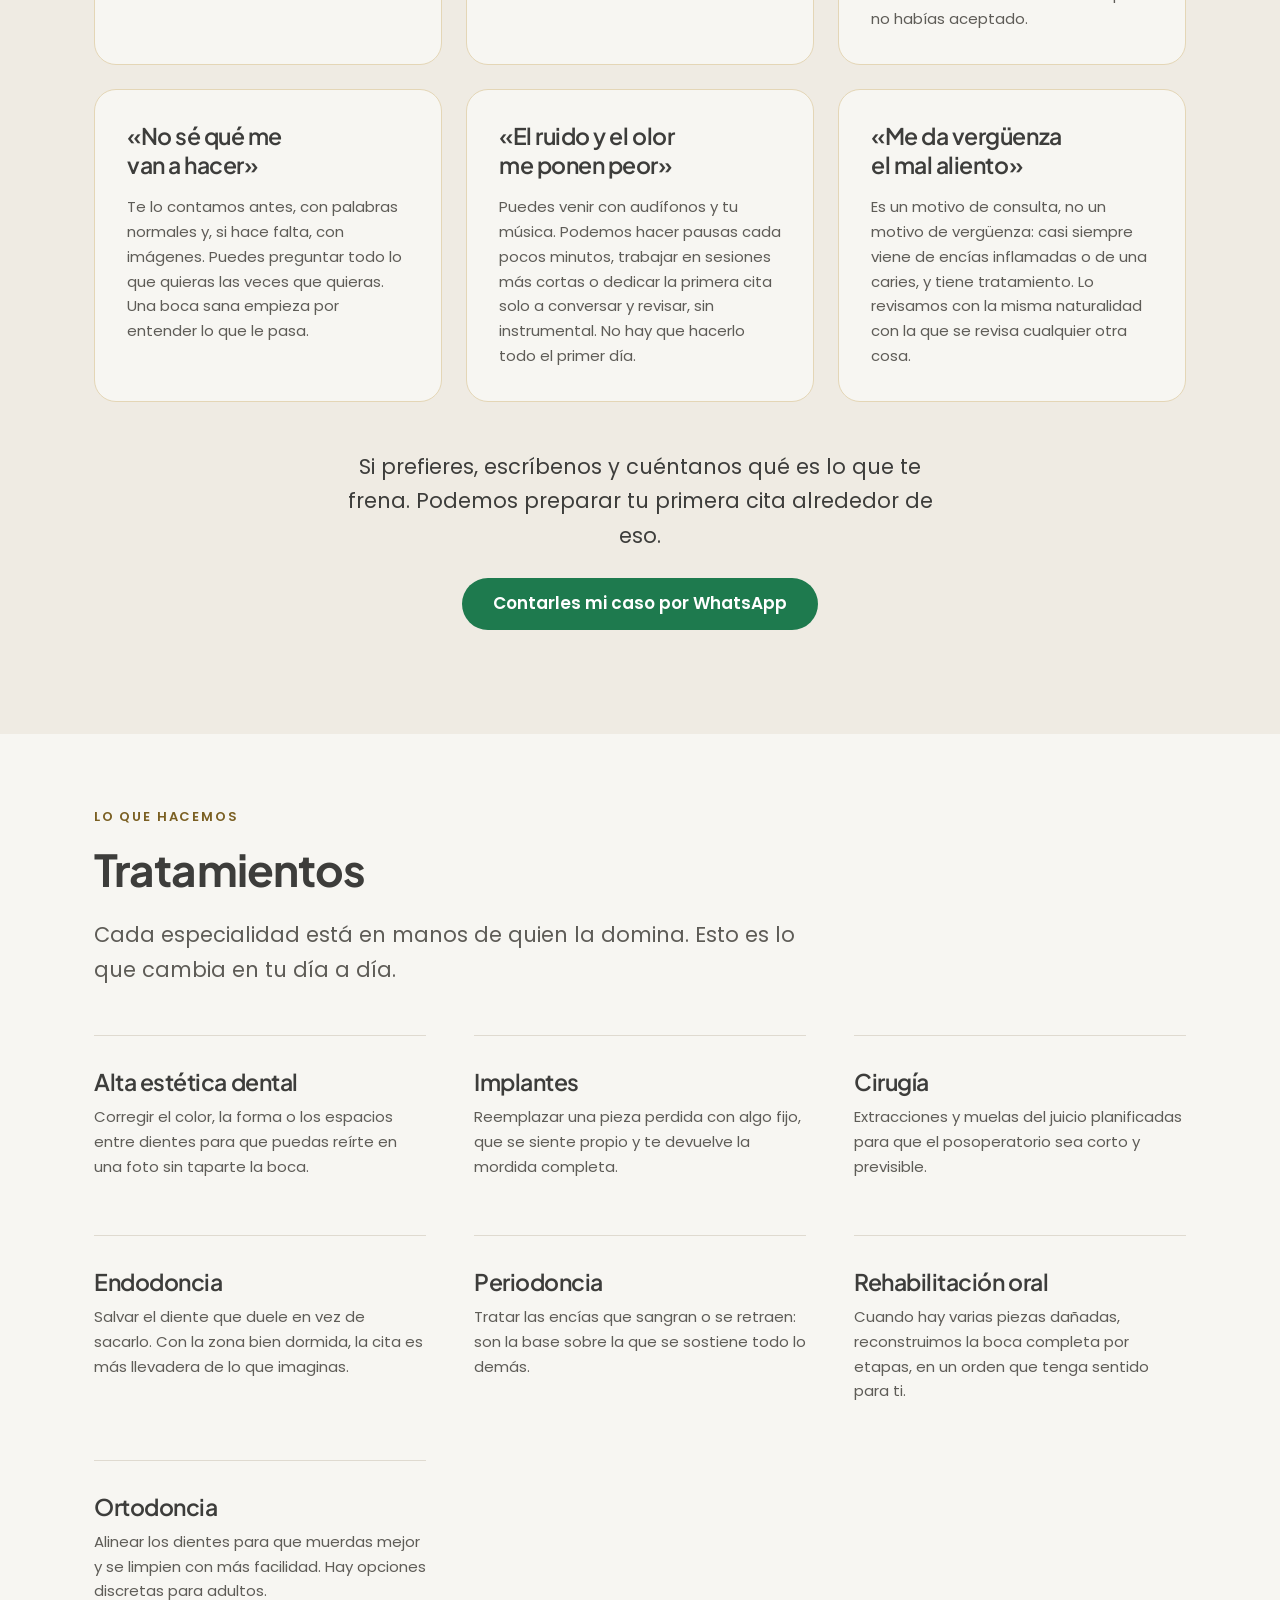
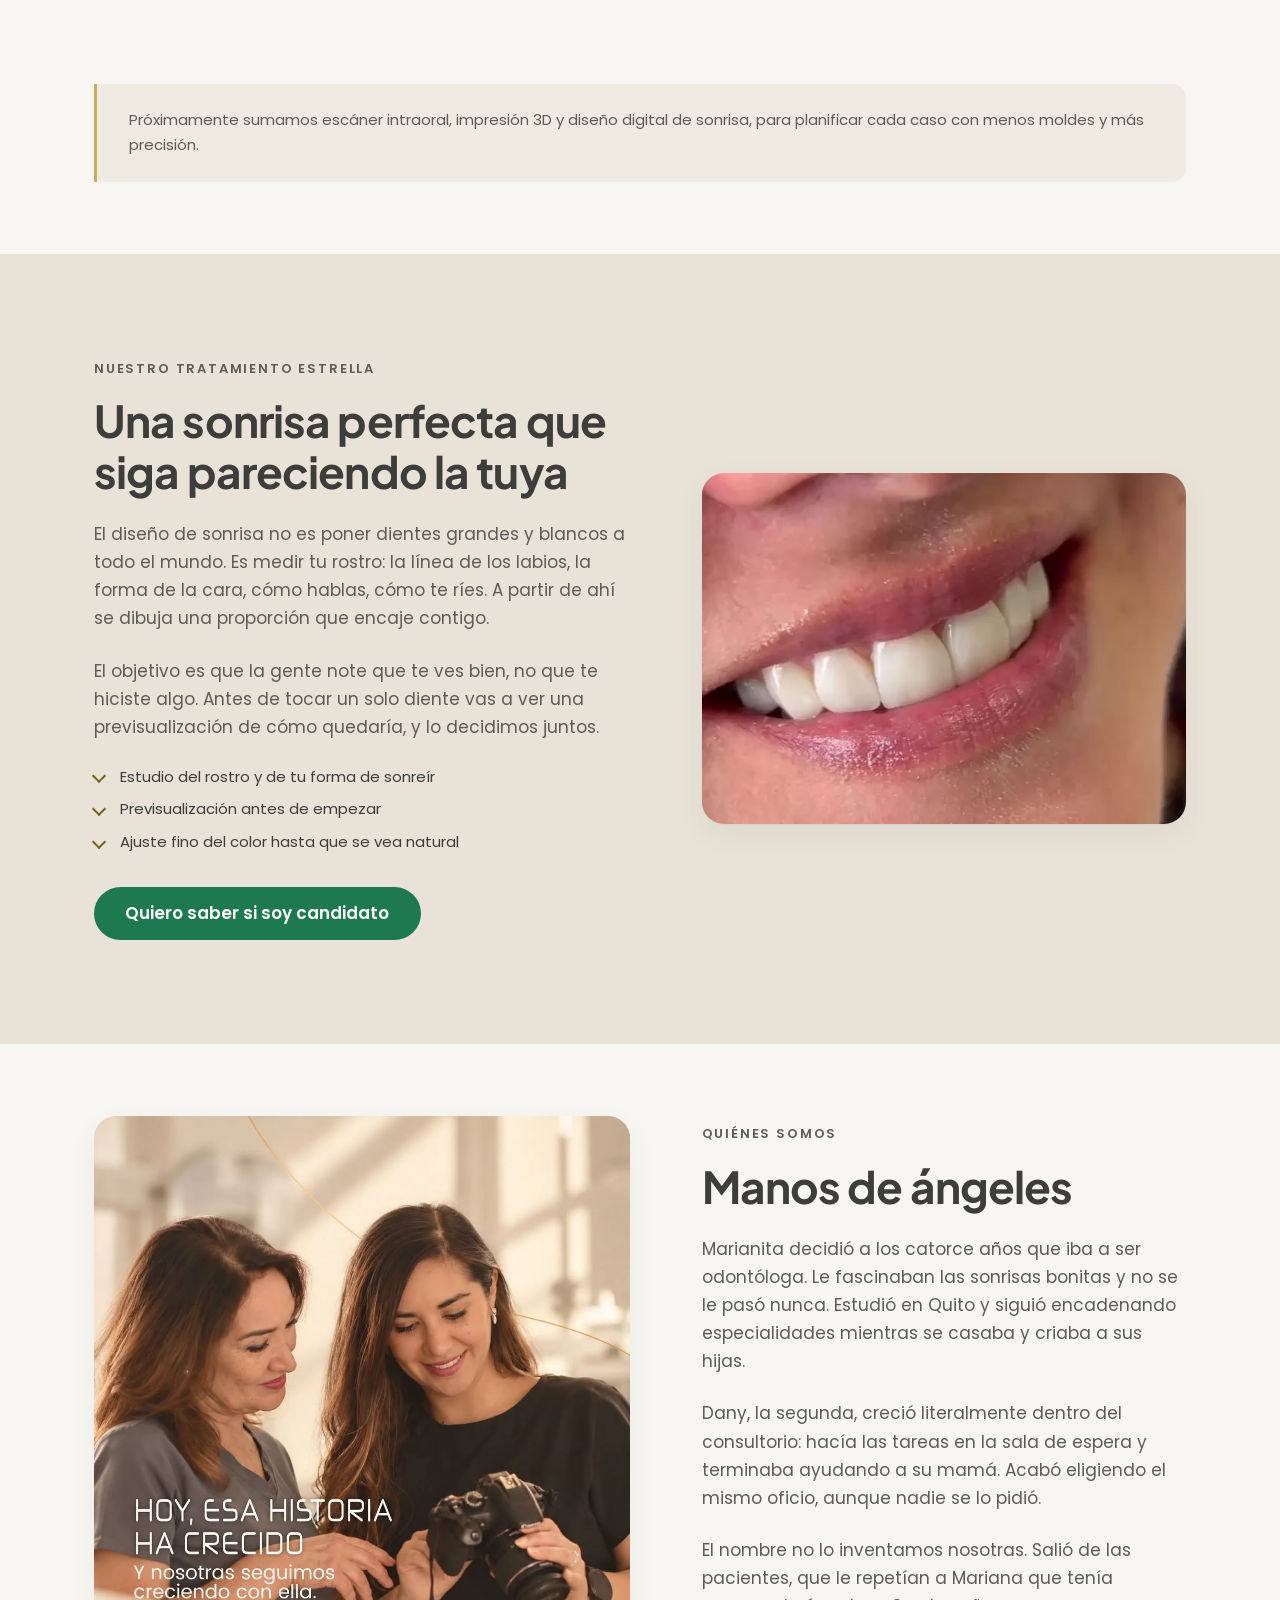
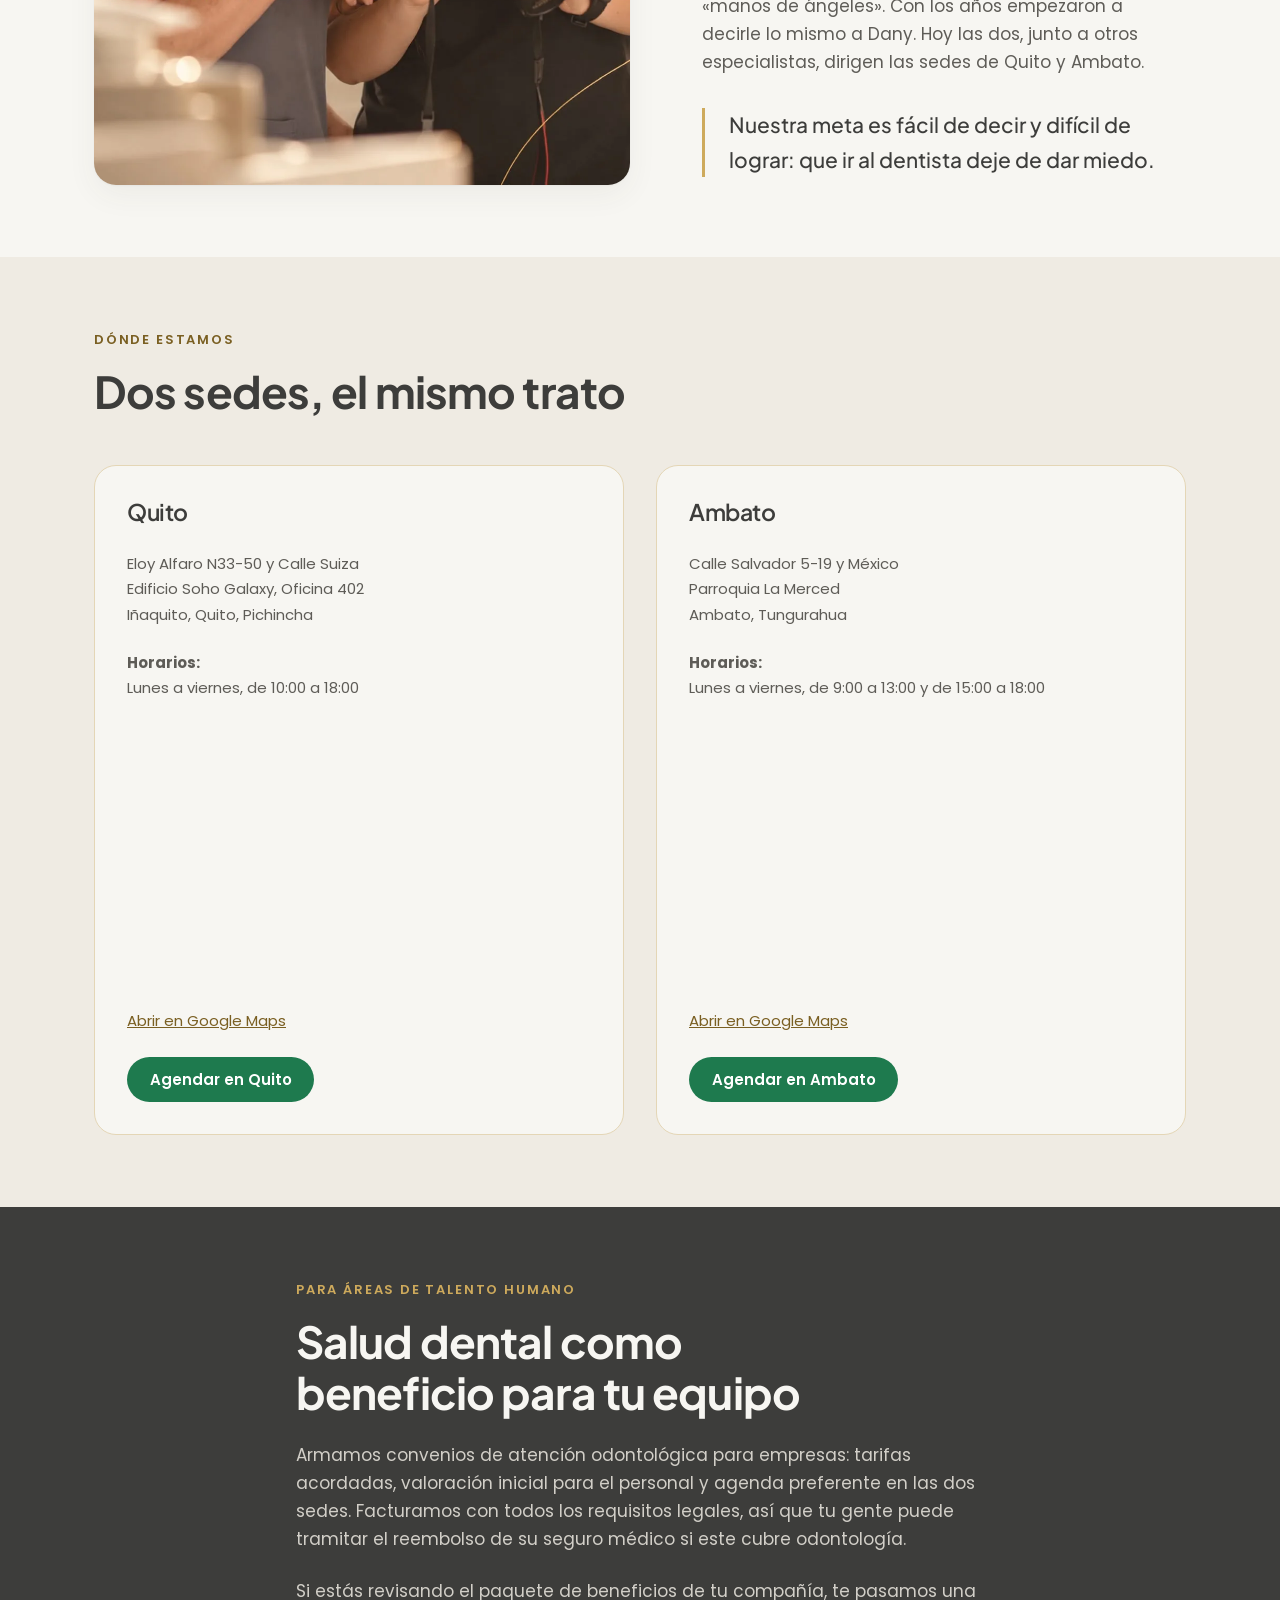
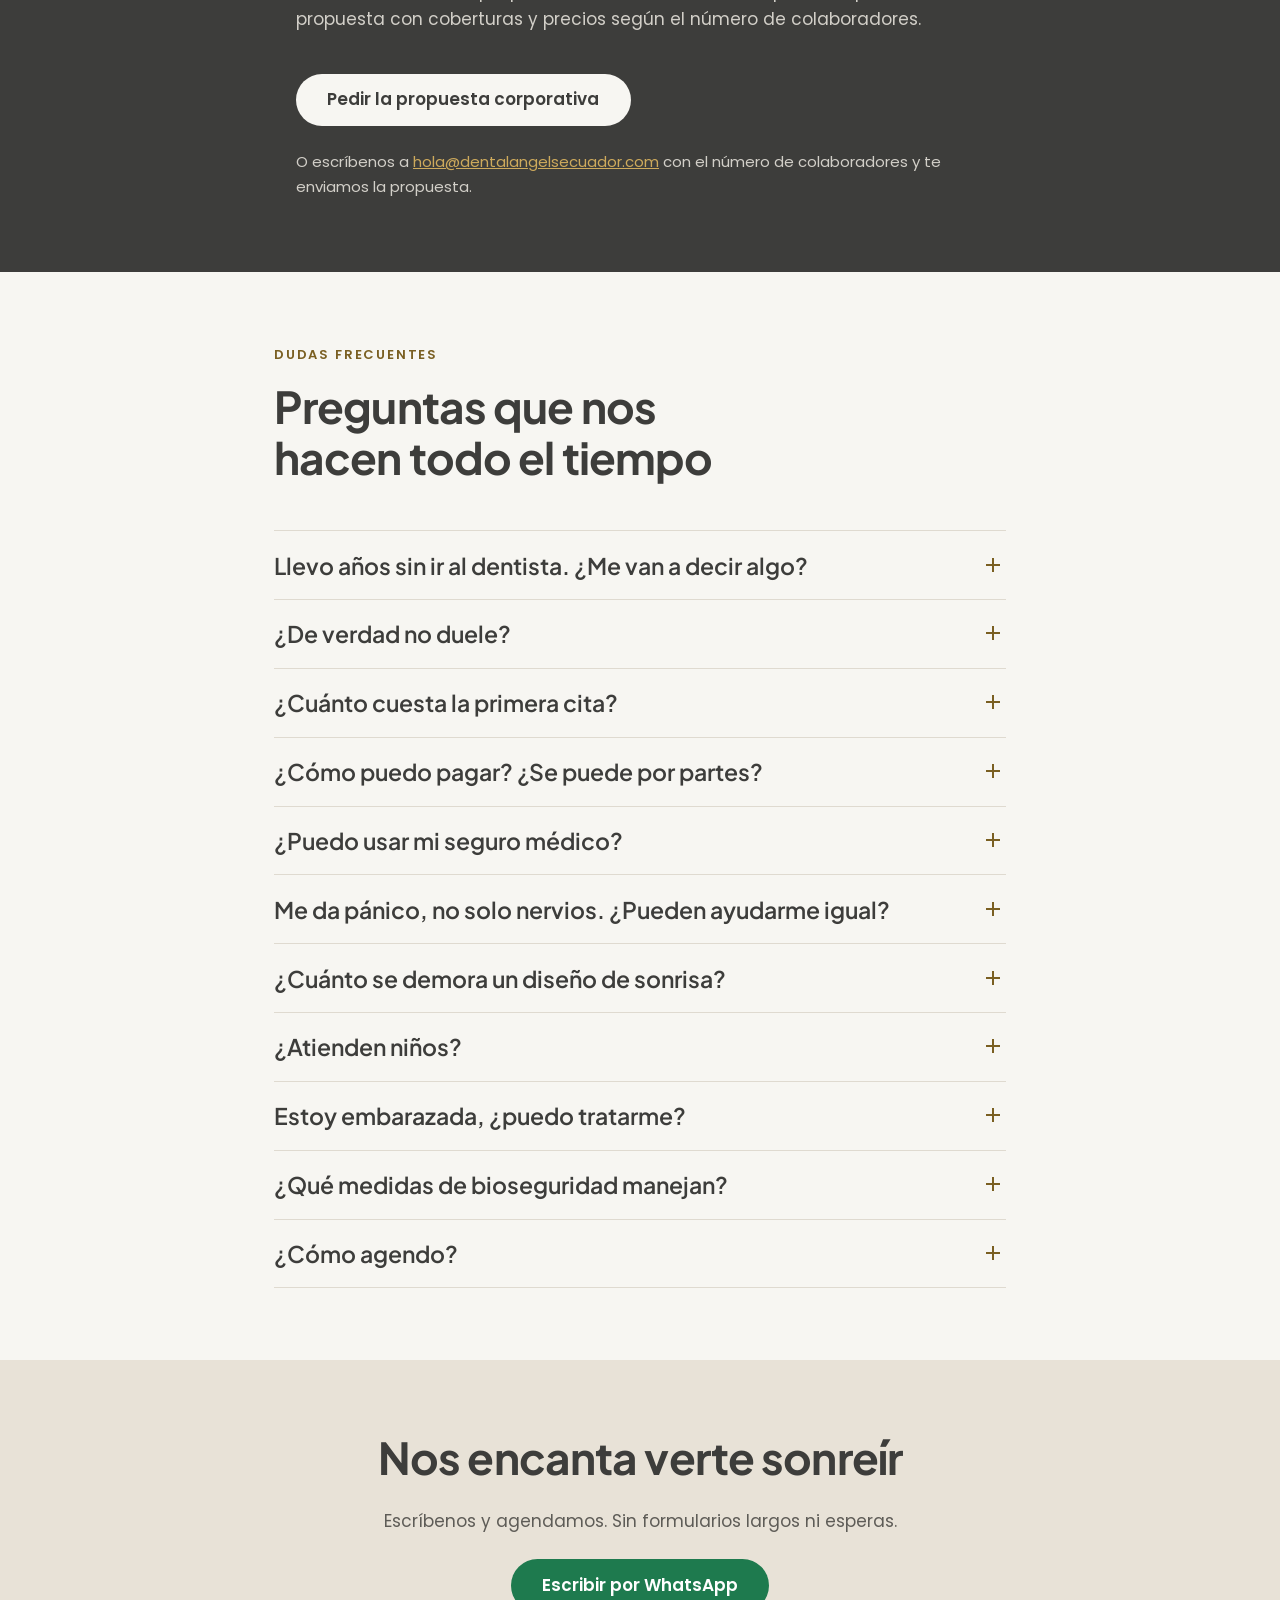
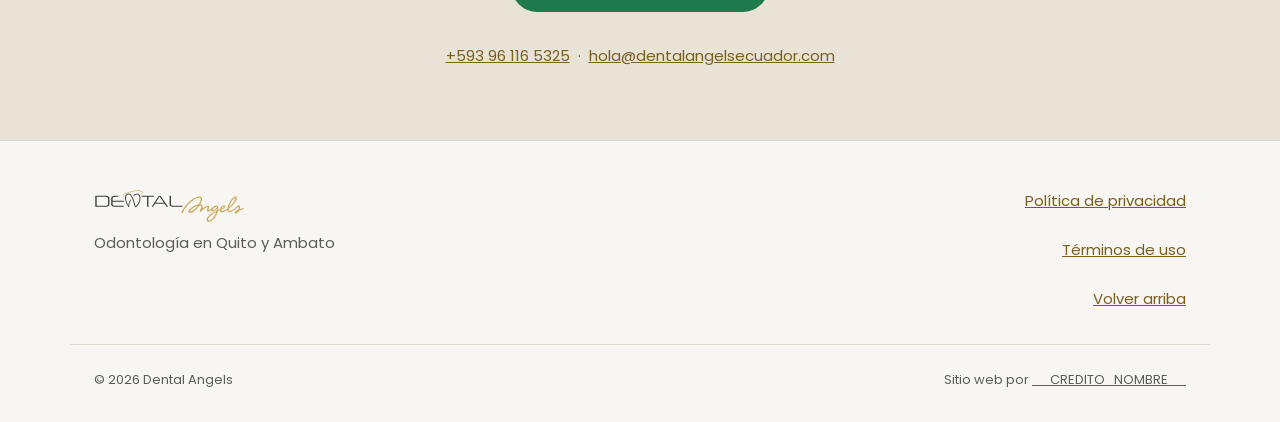
==== commit c60d1814: "Footer sin datos legales y foto nueva de las doctoras - El footer ya no lleva nombre, RUC ni direcci" ====
--- a/index.html
+++ b/index.html
@@ -287,10 +287,8 @@
   <section class="historia" id="historia">
     <div class="wrap historia-inner">
       <div class="historia-media">
-        <!-- TODO: esta foto tiene decoración navideña de fondo. Sustituirla por una
-             neutra en cuanto haya, o el sitio se ve desactualizado el resto del año. -->
-        <img class="foto" src="assets/dras-juntas.webp" width="1000" height="894" loading="lazy" decoding="async"
-             alt="Marianita y su hija Dany, las dos odontólogas de Dental Angels, sonriendo juntas en el consultorio">
+        <img class="foto" src="assets/dras-historia.webp" width="1024" height="1280" loading="lazy" decoding="async"
+             alt="Marianita y su hija Dany, las odontólogas de Dental Angels, mirando juntas una foto en la cámara. Texto sobre la imagen: Hoy, esa historia ha crecido. Y nosotras seguimos creciendo con ella.">
       </div>
       <div class="historia-texto">
         <p class="eyebrow">Quiénes somos</p>
@@ -486,19 +484,15 @@
 </main>
 
 <!-- ============================================================
-     FOOTER — TEXTO LEGAL EXACTO (debe coincidir con el SRI).
-     NO REESCRIBIR NI REFORMATEAR ESTE BLOQUE.
+     FOOTER — marca, contacto y enlaces legales. Los datos del
+     responsable (nombre, RUC, dirección) viven en privacidad.html.
      ============================================================ -->
 <footer class="site-footer">
   <div class="wrap footer-inner">
-    <address class="footer-legal">
-      Dental Angels<br>
-      Suárez Bonilla Daniela Alexandra<br>
-      RUC 0502843022001<br>
-      Eloy Alfaro N33-50 y Calle Suiza, Edificio Soho Galaxy, Oficina 402<br>
-      Iñaquito, Quito, Pichincha, Ecuador<br>
-      +593 96 116 5325
-    </address>
+    <div class="footer-brand">
+      <img src="assets/logo.svg" alt="Dental Angels" width="586" height="132" class="footer-logo" loading="lazy" decoding="async">
+      <p class="footer-slogan">Odontología en Quito y Ambato</p>
+    </div>
     <nav class="footer-nav" aria-label="Enlaces legales">
       <ul>
         <li><a href="privacidad.html">Política de privacidad</a></li>
@@ -507,7 +501,10 @@
       </ul>
     </nav>
   </div>
-  <p class="footer-copy">&copy; 2026 Dental Angels. Nos encanta verte sonreír.</p>
+  <div class="wrap footer-copy">
+    <p>&copy; 2026 Dental Angels</p>
+    <p>Sitio web por <a href="__CREDITO_URL__" target="_blank" rel="noopener">__CREDITO_NOMBRE__</a></p>
+  </div>
 </footer>
 
 <!-- Botón flotante de WhatsApp -->
--- a/styles.css
+++ b/styles.css
@@ -603,11 +603,18 @@
   display: grid;
   gap: var(--s-4);
 }
-.footer-legal {
-  font-style: normal;
-  font-size: var(--t-sm);
-  line-height: 1.8;
+.footer-logo { height: 34px; width: auto; }
+.footer-slogan {
+  margin: var(--s-1) 0 var(--s-3);
+  font-size: var(--t-sm);
   color: var(--c-ink-soft);
+}
+.footer-contacto {
+  list-style: none;
+  margin: 0; padding: 0;
+  display: grid;
+  gap: .4rem;
+  font-size: var(--t-sm);
 }
 .footer-nav ul {
   list-style: none;
@@ -617,14 +624,21 @@
   font-size: var(--t-sm);
 }
 .footer-copy {
-  margin: var(--s-4) 0 0;
+  margin-top: var(--s-4);
   padding-top: var(--s-3);
   padding-bottom: 60px; /* hueco para el botón flotante de WhatsApp */
   border-top: 1px solid var(--c-line);
+  display: flex;
+  flex-wrap: wrap;
+  justify-content: center;
+  gap: .25rem var(--s-3);
   text-align: center;
   font-size: var(--t-xs);
   color: var(--c-ink-soft);
 }
+.footer-copy p { margin: 0; }
+.footer-copy a { color: var(--c-ink-soft); }
+.footer-copy a:hover { color: var(--c-gold-deep); }
 
 /* -------------------------------------------------------------
    16. BOTÓN FLOTANTE WHATSAPP
@@ -754,7 +768,7 @@
   .footer-nav ul { grid-auto-flow: row; justify-items: end; }
 
   .wa-float { display: none; }         /* En escritorio manda el botón del header */
-  .footer-copy { padding-bottom: 0; }  /* Ya no hay flotante que esquivar */
+  .footer-copy { padding-bottom: 0; justify-content: space-between; }  /* Ya no hay flotante que esquivar */
 }
 
 /* Entre 900 y 1149px Poppins y el logo horizontal no caben con el aire completo:
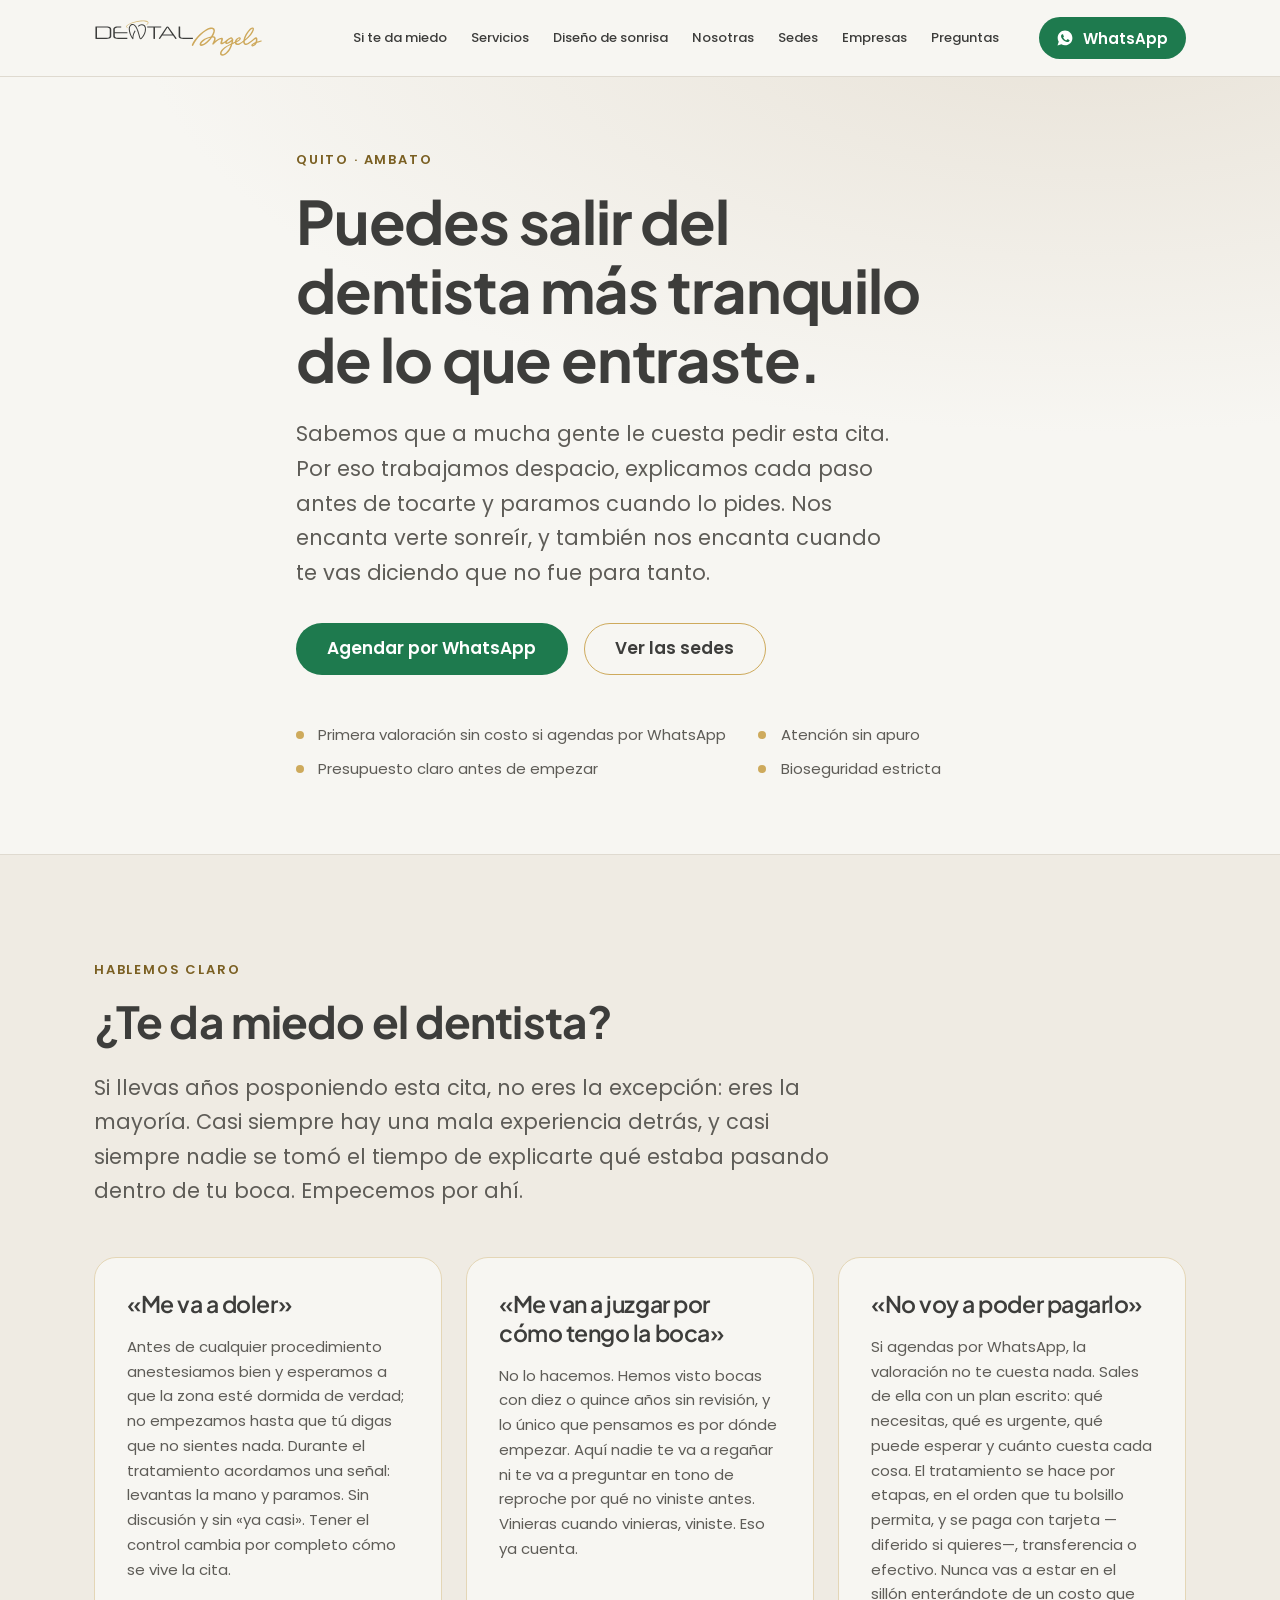
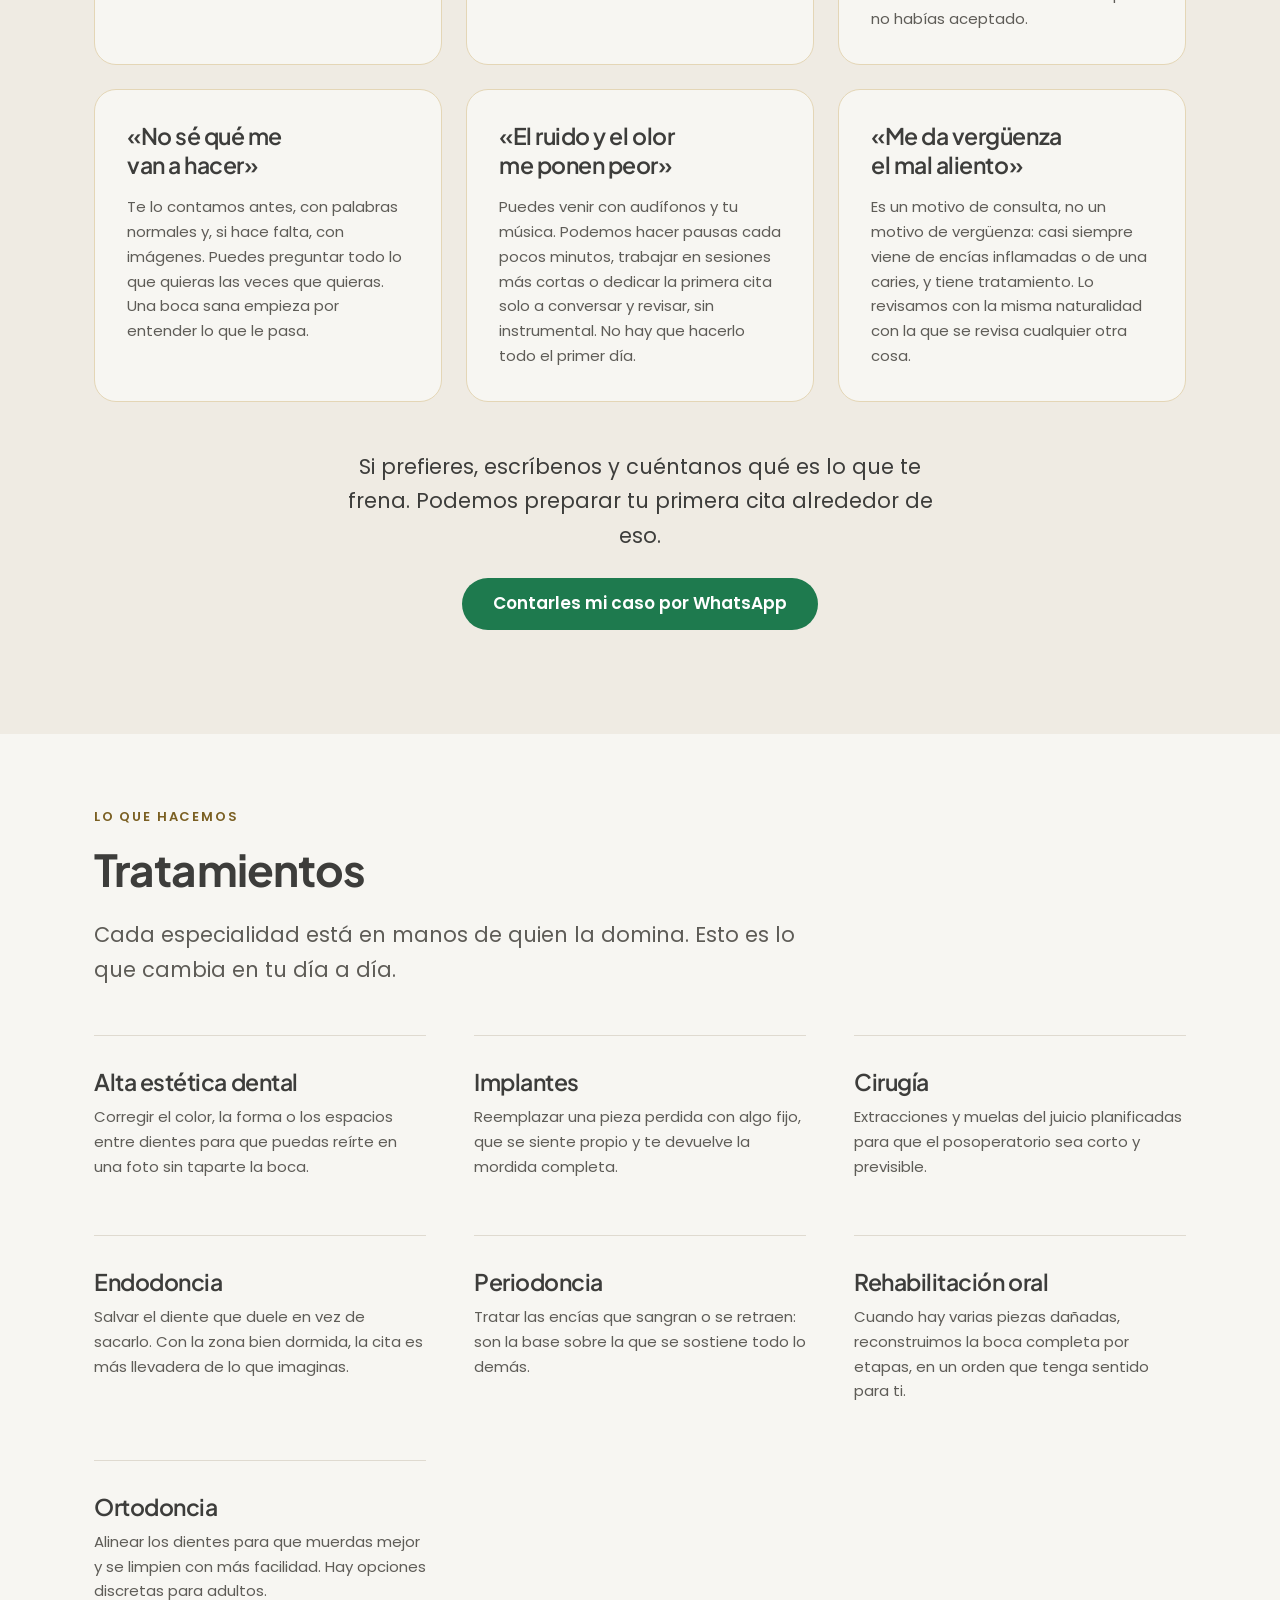
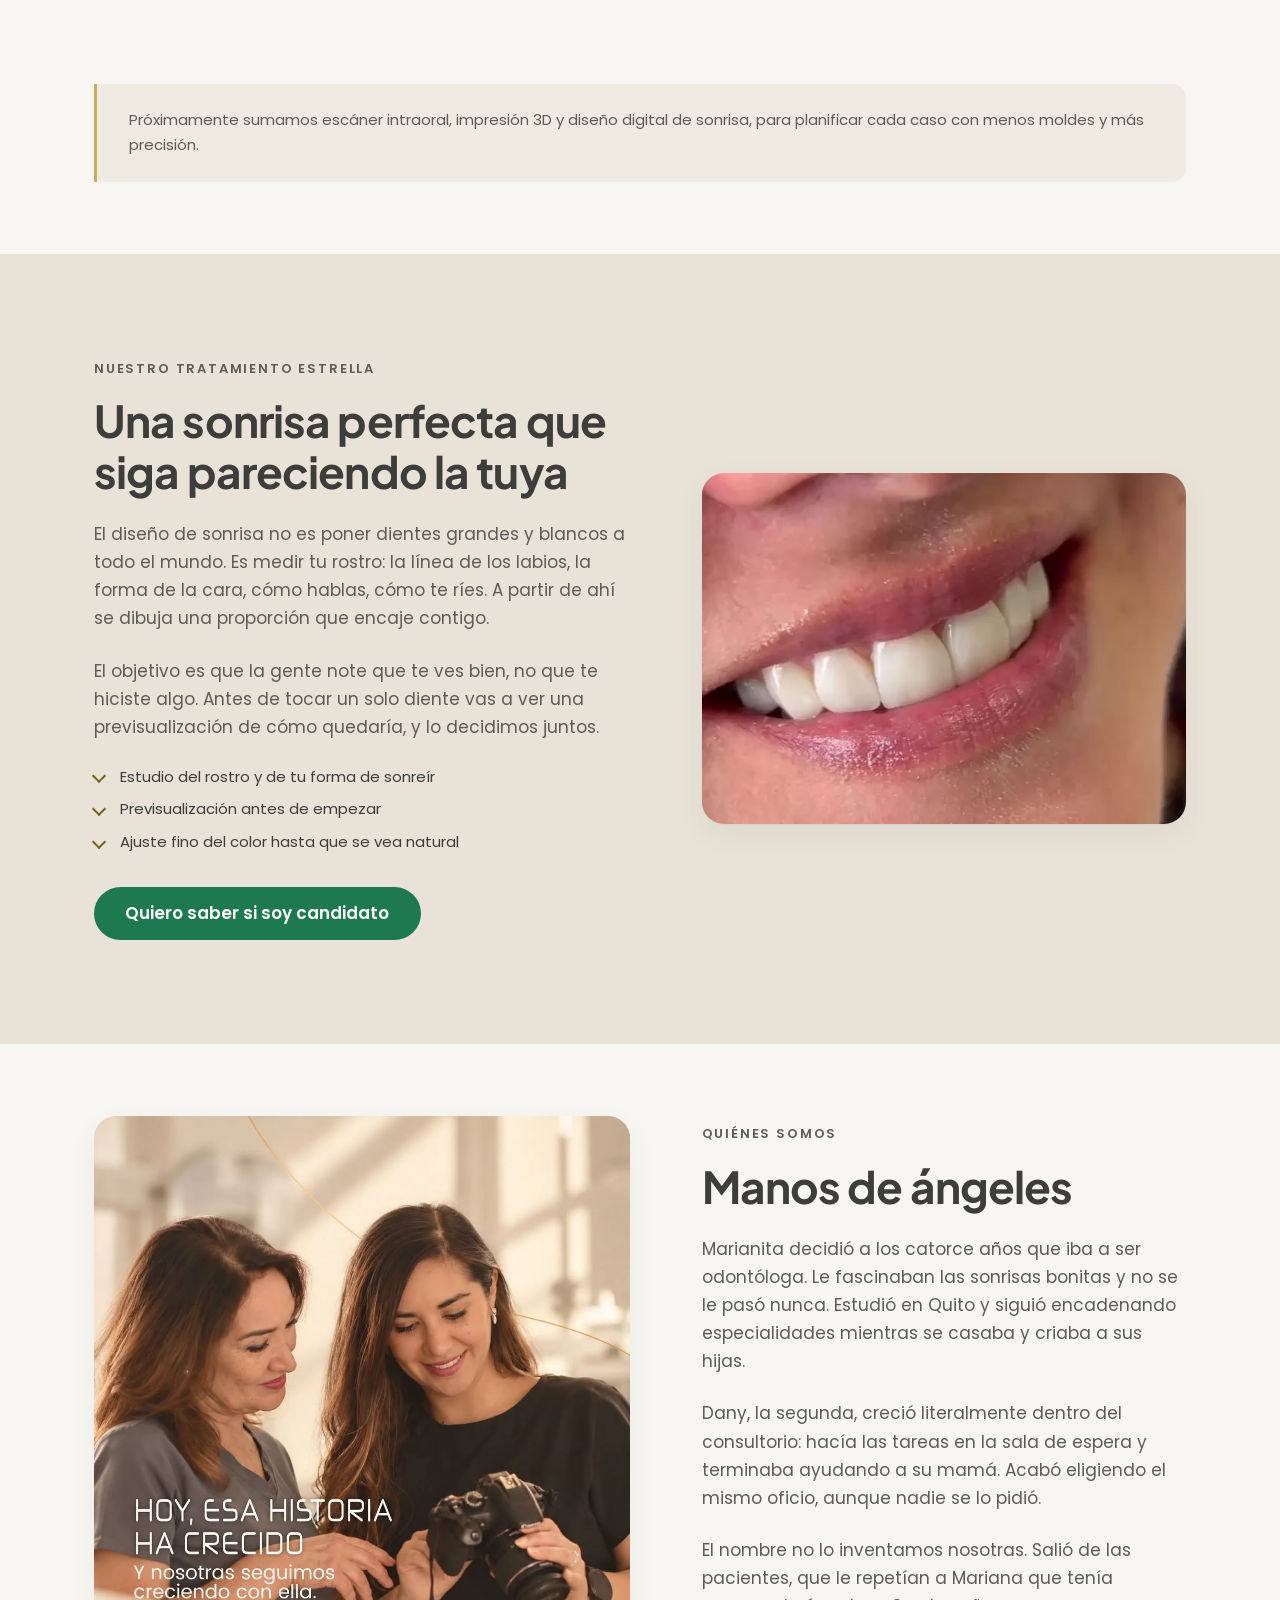
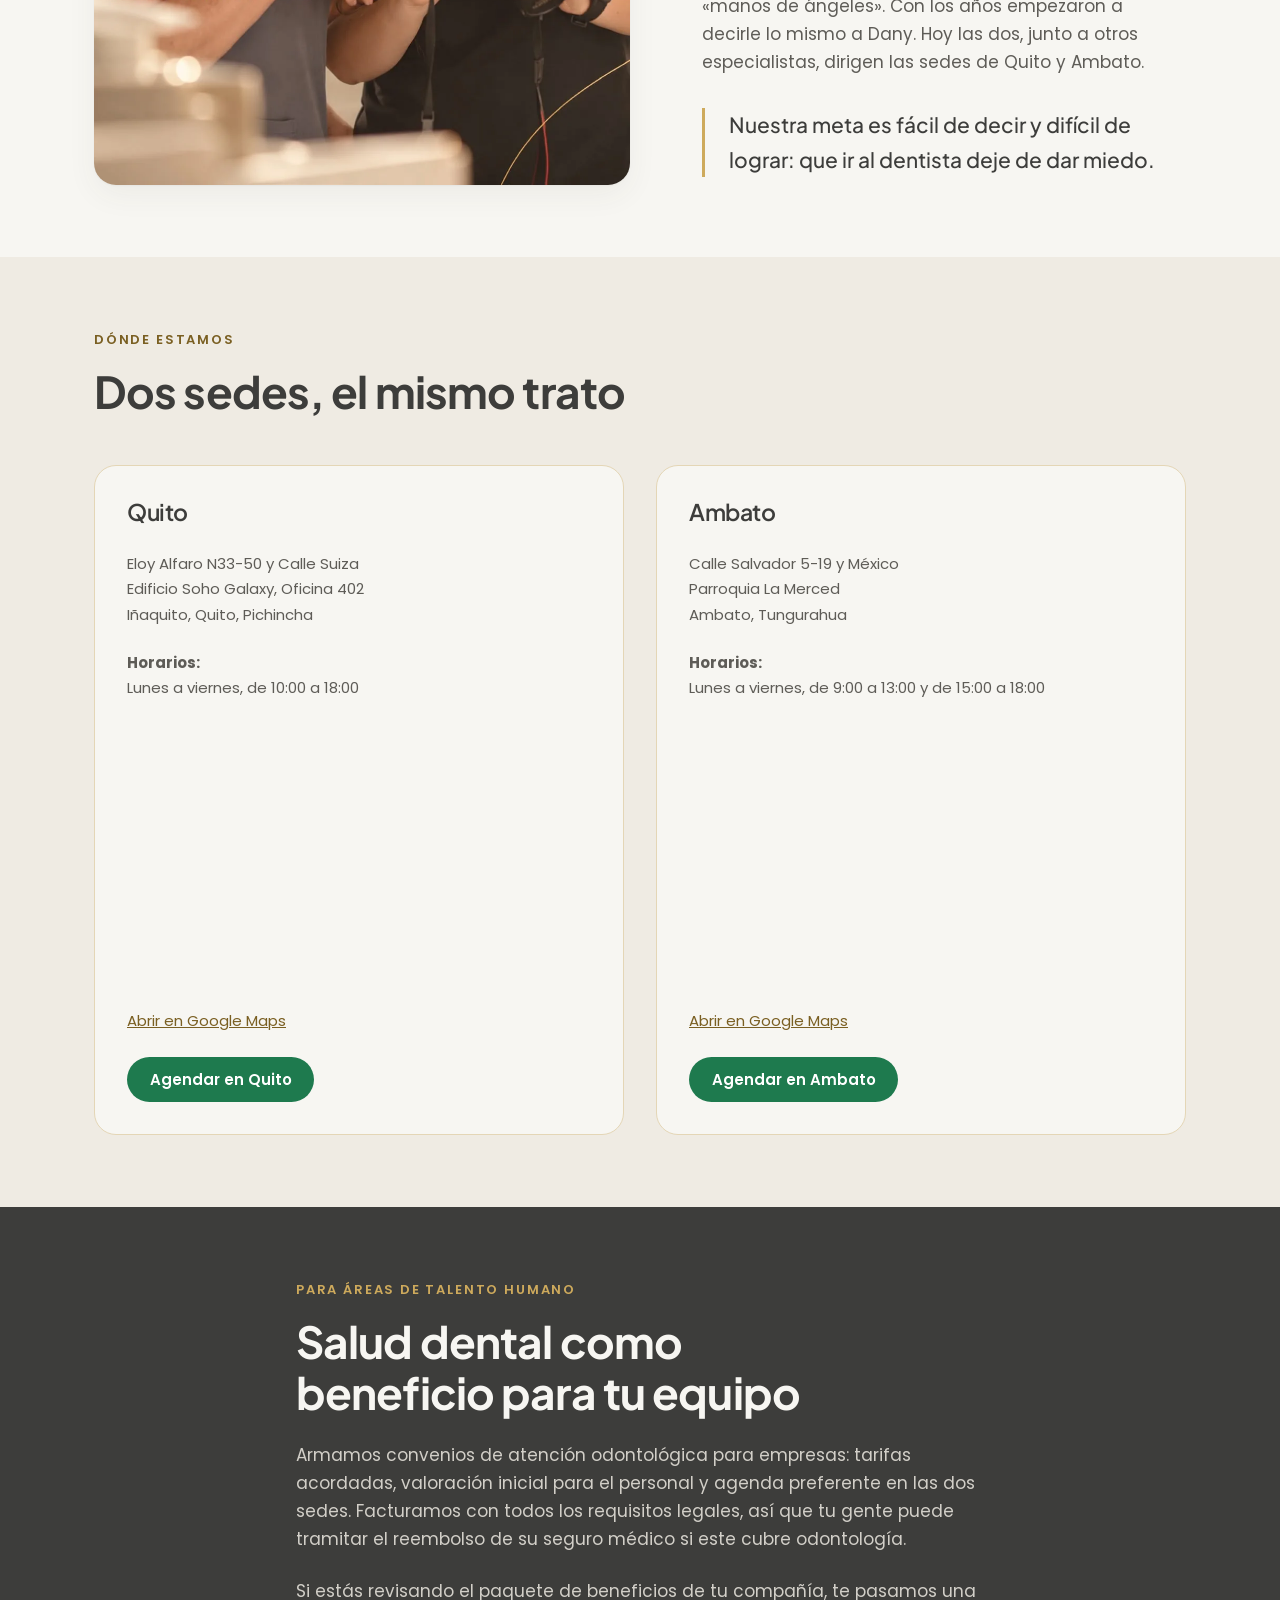
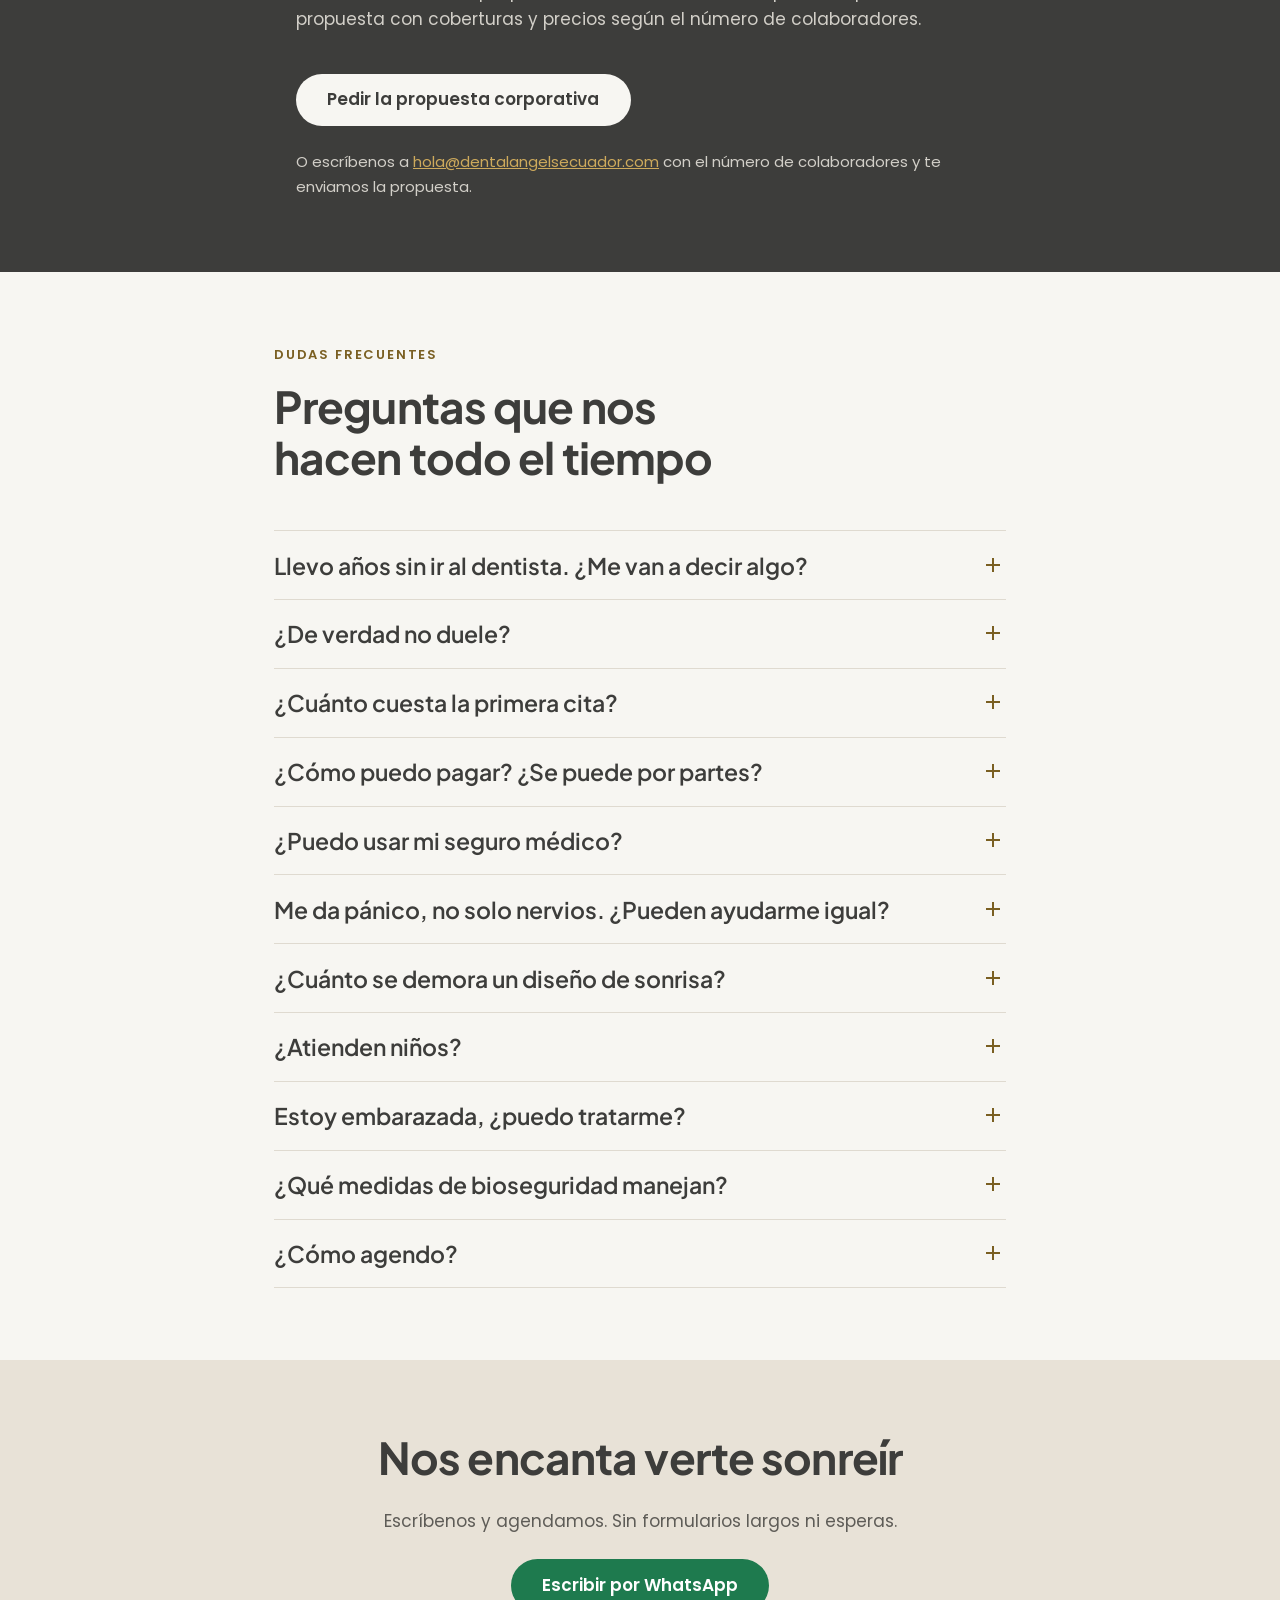
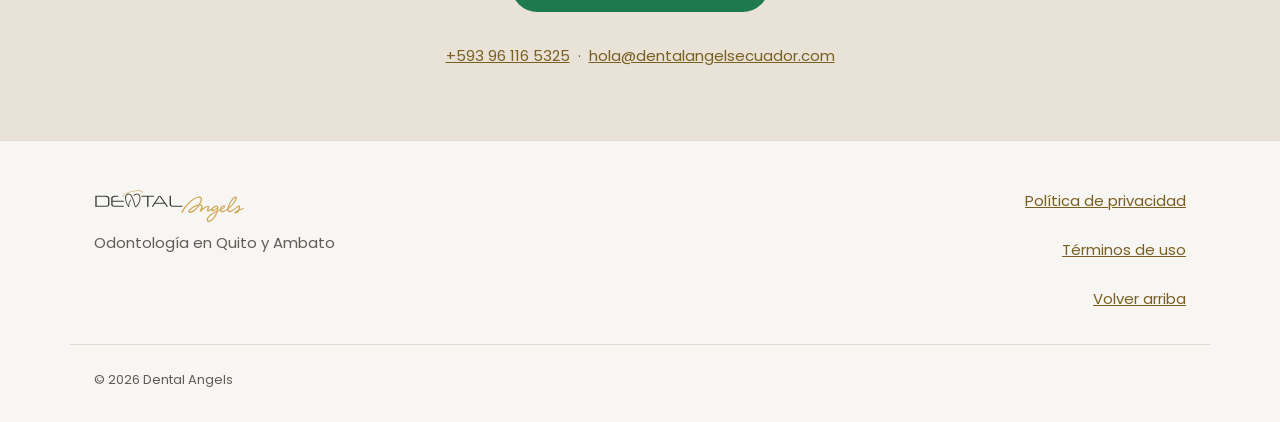
==== commit dd16d484: "Footer: quitar la línea de crédito hasta tener la página lista Co-Authored-By: Claude Opus 5.5 <nore" ====
--- a/index.html
+++ b/index.html
@@ -503,7 +503,6 @@
   </div>
   <div class="wrap footer-copy">
     <p>&copy; 2026 Dental Angels</p>
-    <p>Sitio web por <a href="__CREDITO_URL__" target="_blank" rel="noopener">__CREDITO_NOMBRE__</a></p>
   </div>
 </footer>
 
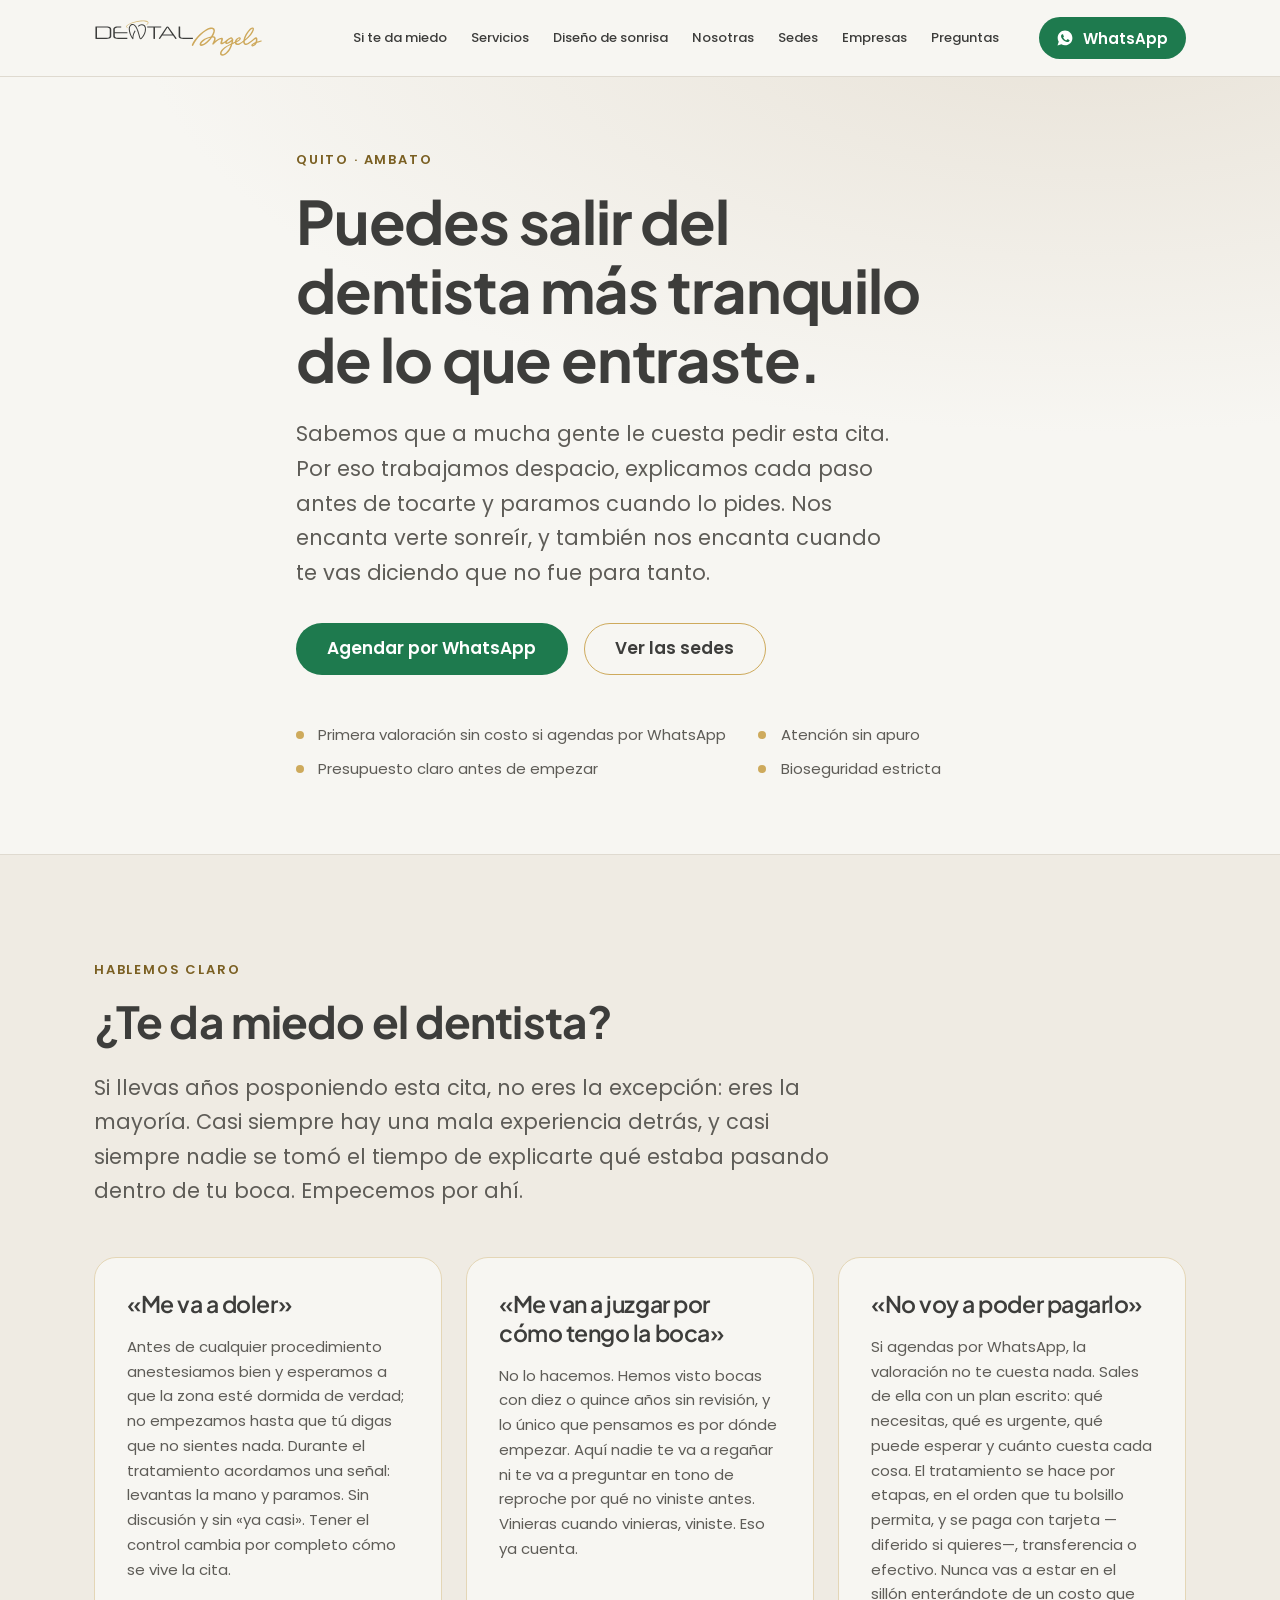
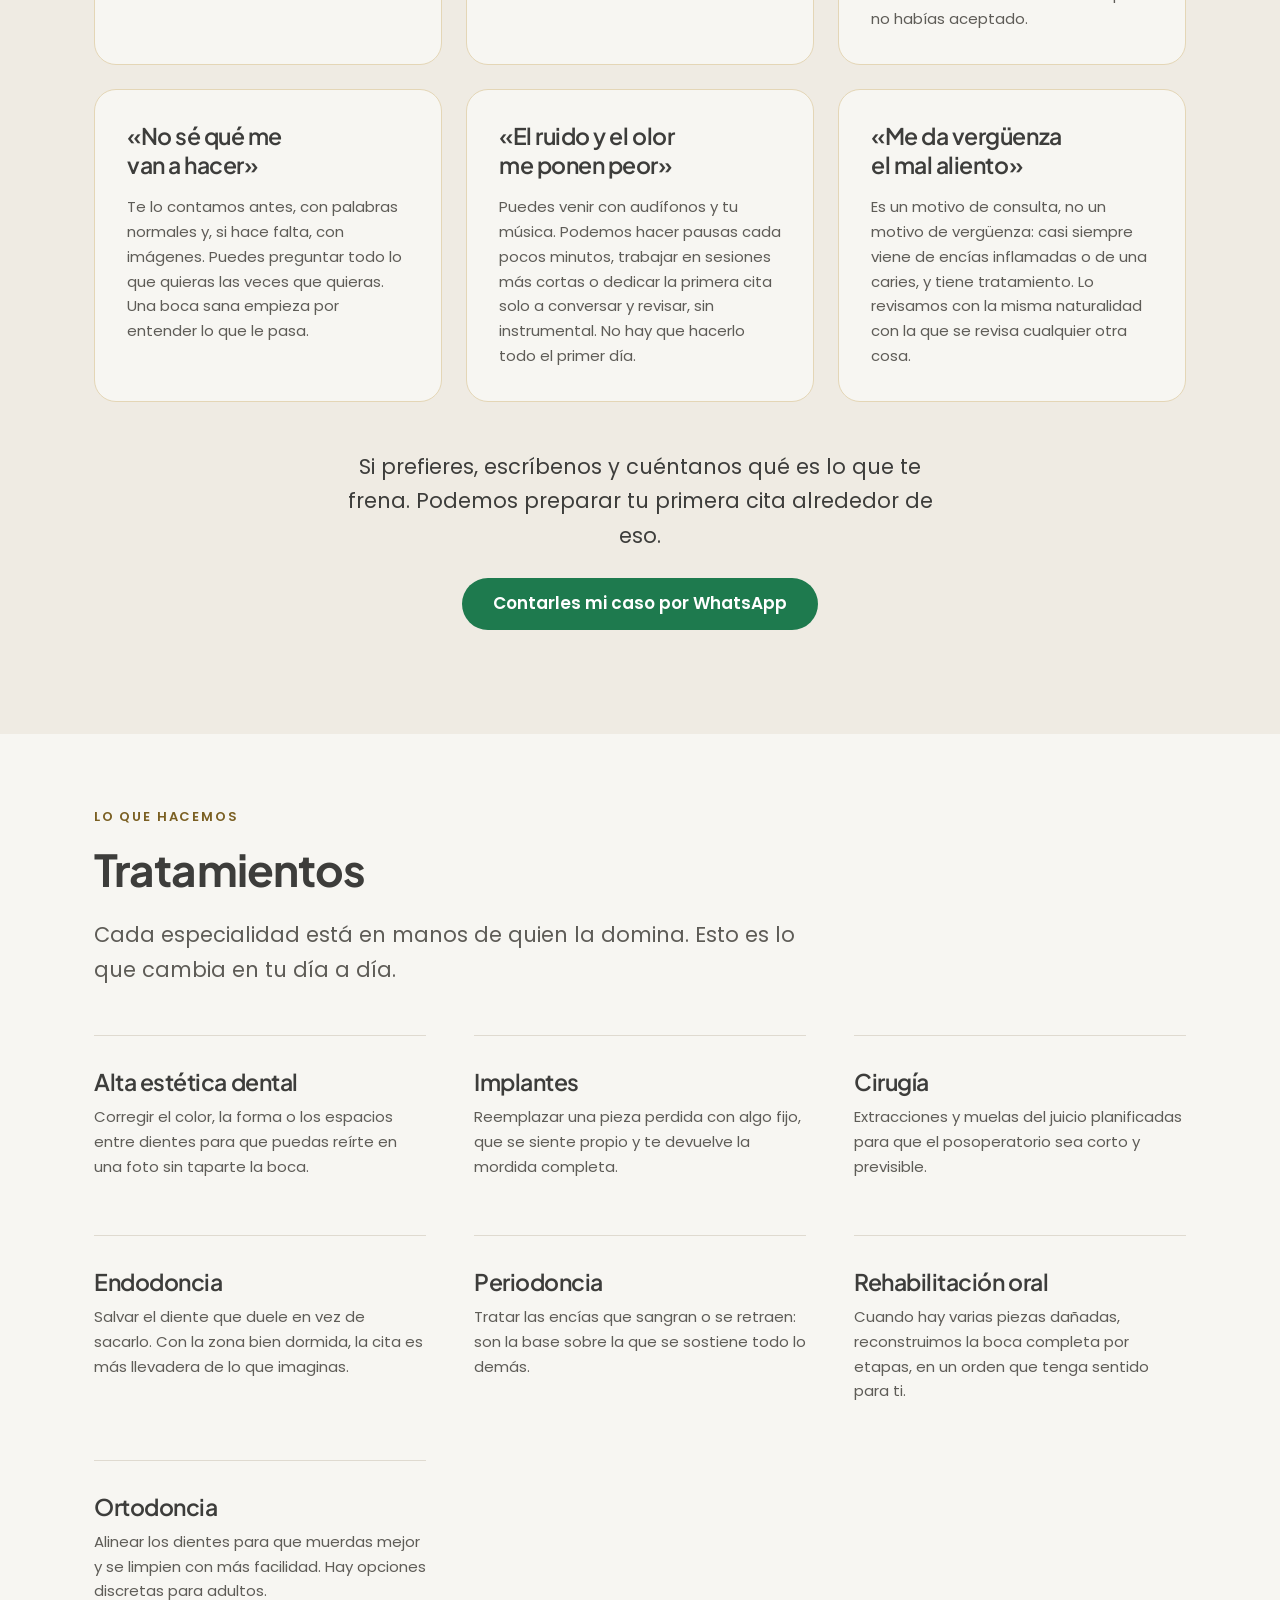
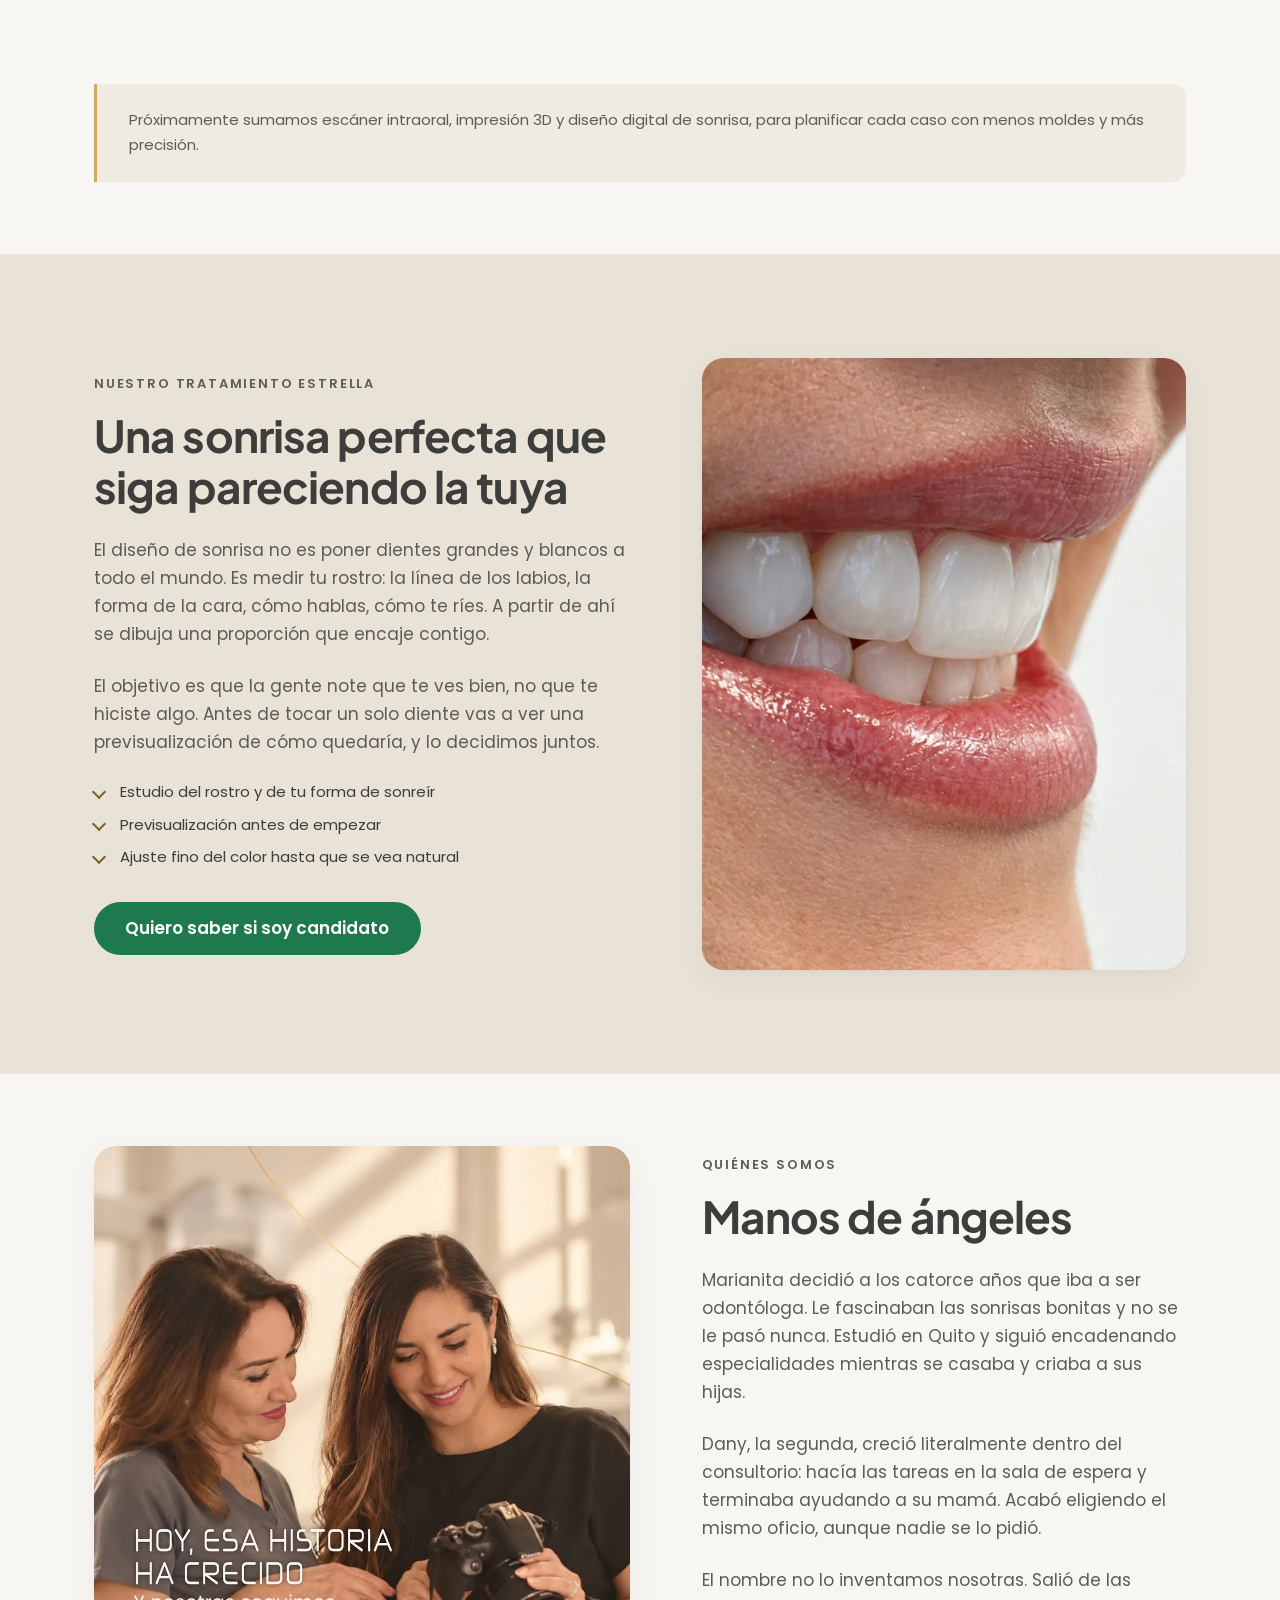
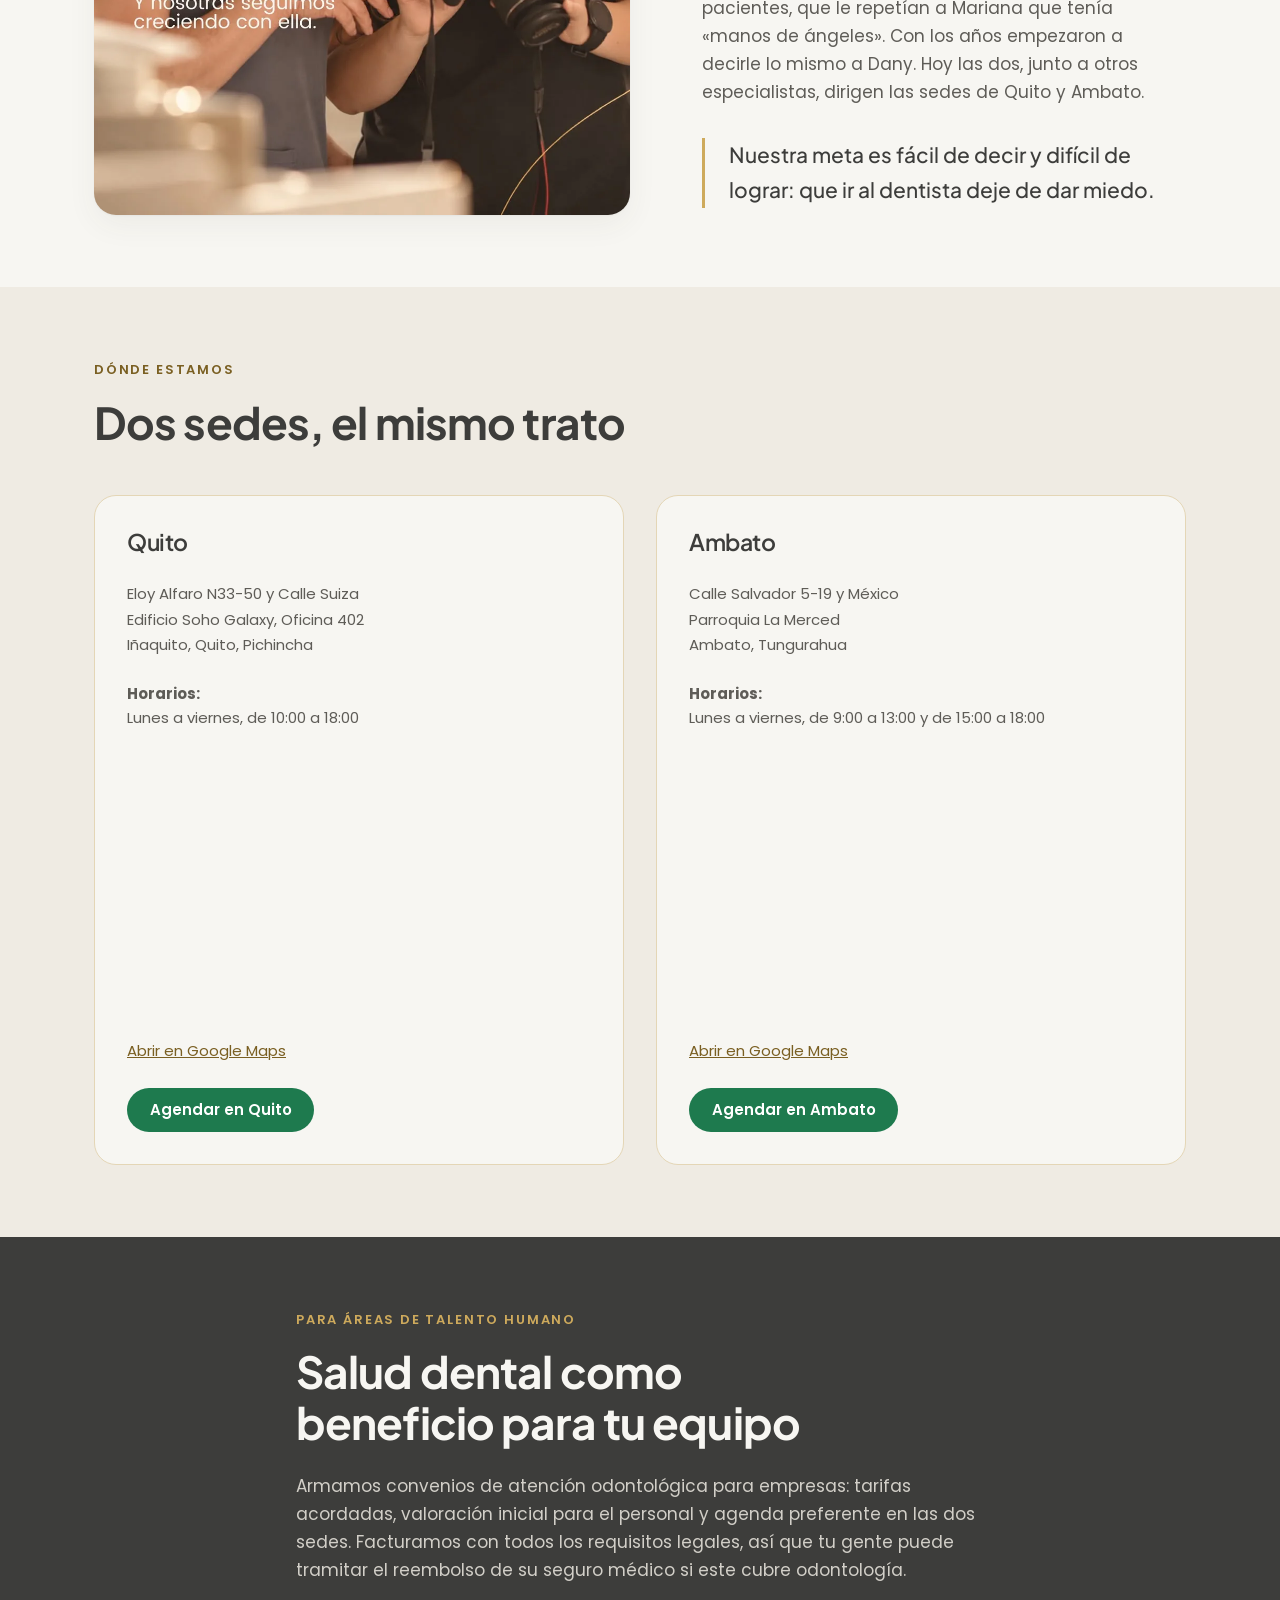
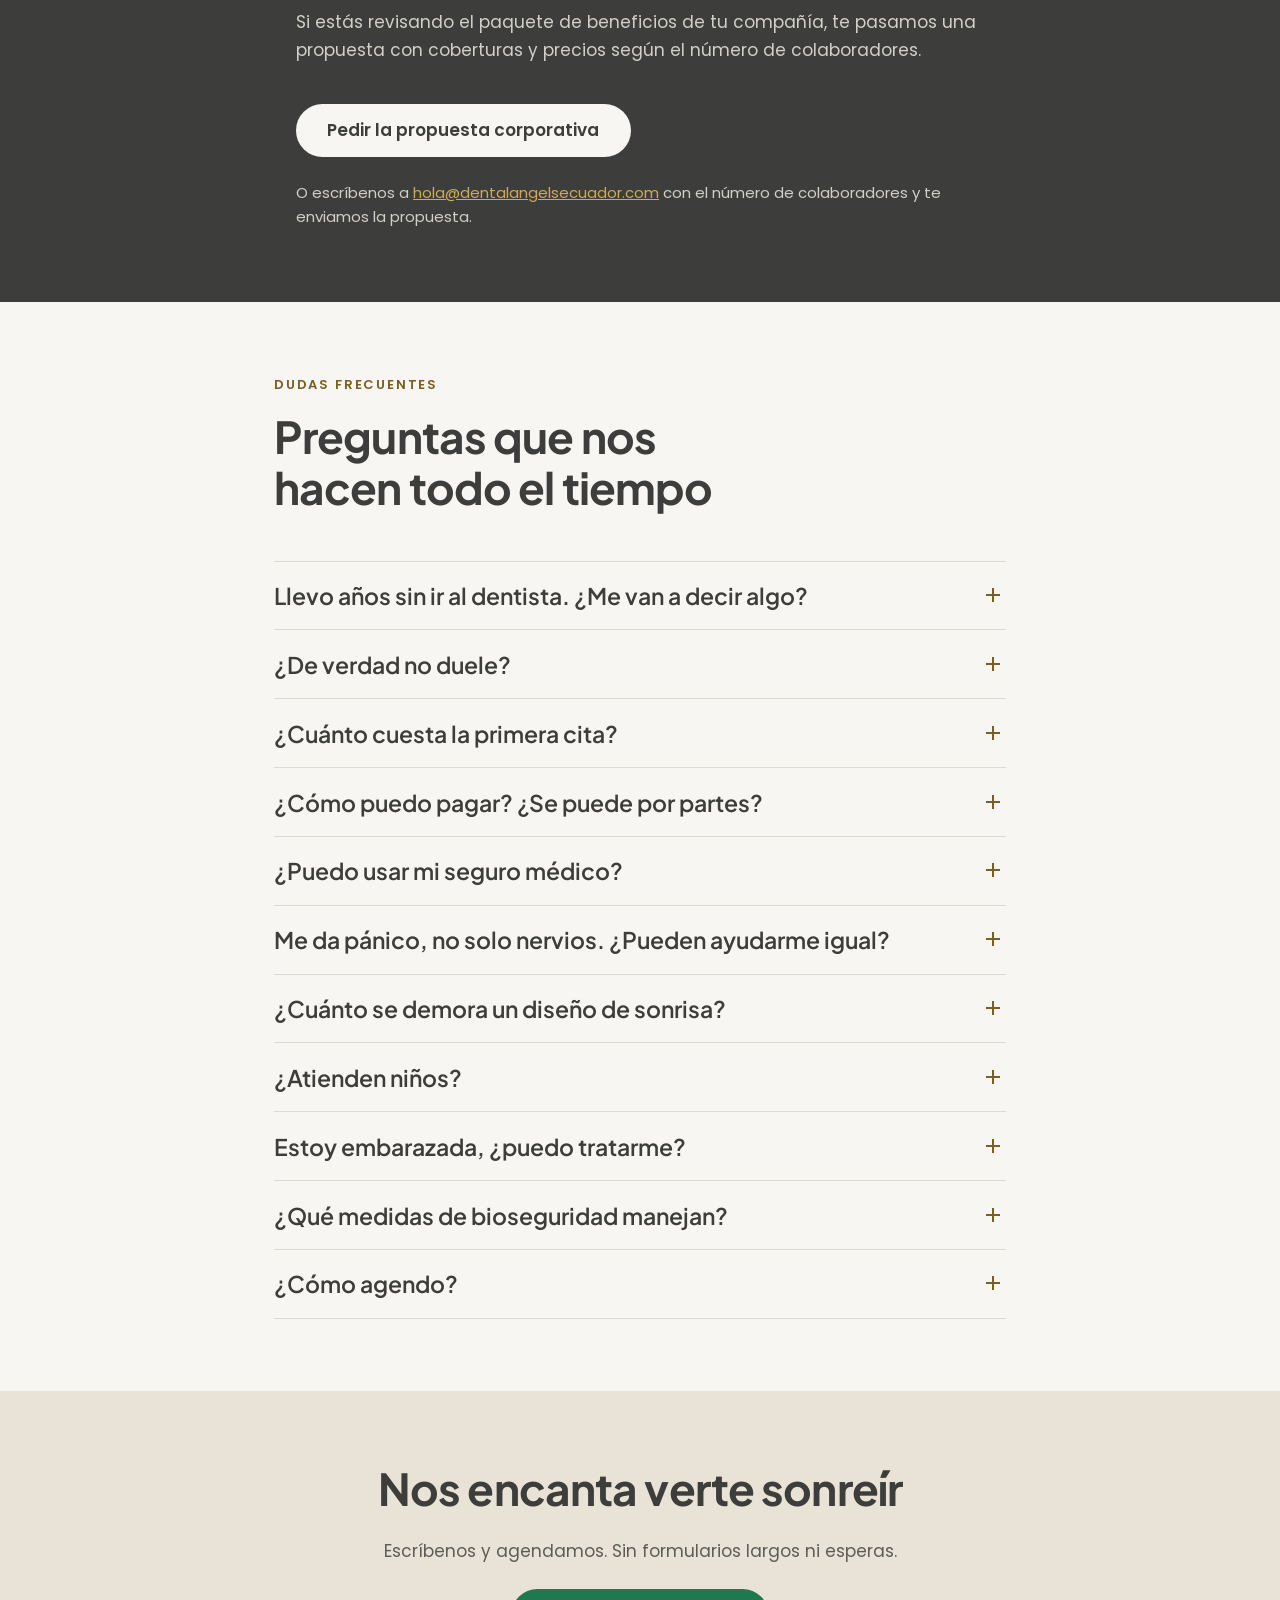
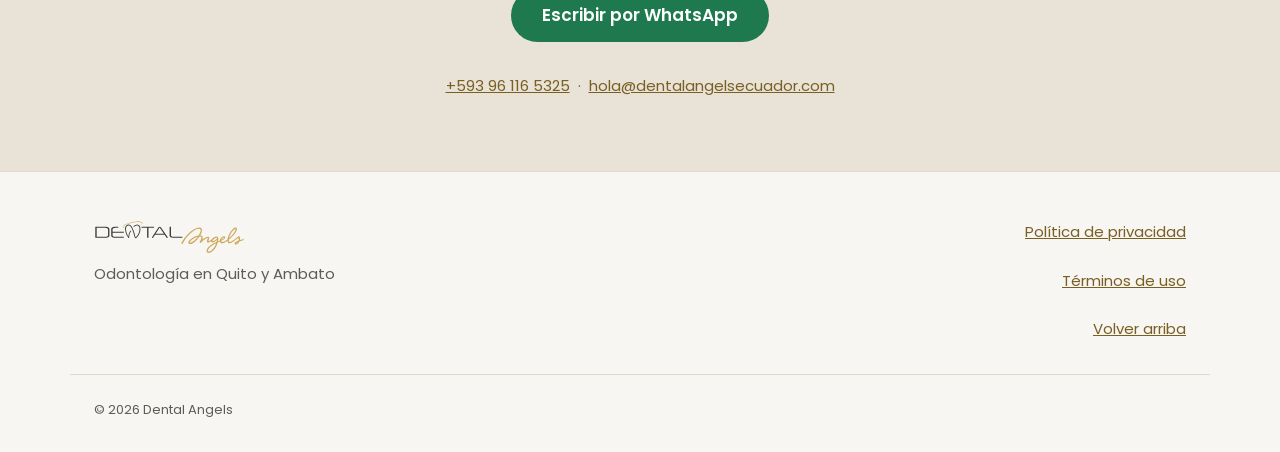
==== commit f717d2b6: "Foto nueva en diseño de sonrisa (1024x1294, sustituye al frame de video) Co-Authored-By: Claude Opus" ====
--- a/index.html
+++ b/index.html
@@ -273,10 +273,8 @@
         <a class="btn btn-wa btn-lg" href="https://wa.me/593961165325?text=Hola,%20me%20interesa%20el%20dise%C3%B1o%20de%20sonrisa" target="_blank" rel="noopener">Quiero saber si soy candidato</a>
       </div>
       <div class="sonrisa-media">
-        <!-- TODO: si consigues una foto de más resolución de un caso real, cámbiala.
-             Esta viene de un frame de video (640x464) y se ve algo suave en pantallas grandes. -->
-        <img class="foto" src="assets/sonrisa.webp" width="640" height="464" loading="lazy" decoding="async"
-             alt="Primer plano de una sonrisa con los dientes alineados y de color natural">
+        <img class="foto" src="assets/sonrisa-perfil.webp" width="1024" height="1294" loading="lazy" decoding="async"
+             alt="Sonrisa de perfil en primer plano, con dientes alineados, blancos y de aspecto natural">
       </div>
     </div>
   </section>
